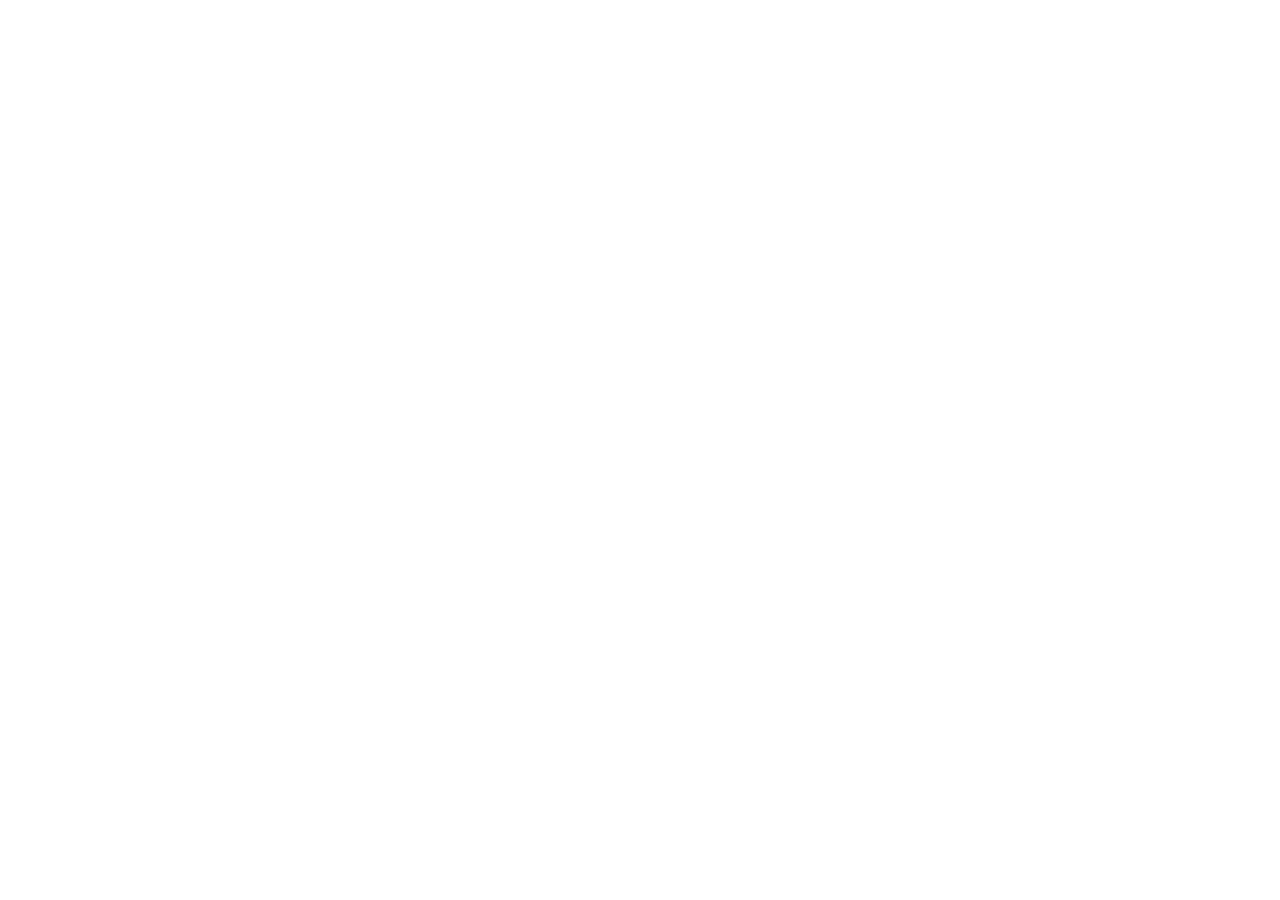
==== index.html @ a691237b "optimized loader" ====
<!DOCTYPE html>
<html lang="en">
    <head>
        <title>Roundglass</title>
        <meta charset="utf-8">
        <link rel="shortcut icon" href="https://round.glass/wp-content/uploads/2018/11/rg_fav-100x100-1.png" />
        <meta name="viewport" content="width=device-width, initial-scale=1">   
        <link rel="stylesheet" href="style/bootstrap-grid.css" type="text/css" media="all">      
        <script src="https://code.jquery.com/jquery-3.3.1.min.js" integrity="sha256-FgpCb/KJQlLNfOu91ta32o/NMZxltwRo8QtmkMRdAu8=" crossorigin="anonymous"></script>
        <link rel="stylesheet" href="style/style.css" type="text/css" media="all">
        <link href="https://fonts.googleapis.com/css?family=PT+Serif+Caption:400,400i" rel="stylesheet">
        <link rel="stylesheet" href="https://use.typekit.net/wwx5amr.css">
        <script type="text/javascript" src="rg.js"></script>
        <link rel="stylesheet" type="text/css" href="style/slick.css"/>
        <link rel="stylesheet" type="text/css" href="style/slick-theme.css"/>
        <link rel="stylesheet" href="style/animate.css">
        <script type="text/javascript" src="wow.js"></script>
        <script type="text/javascript" src="jquery.paroller.min.js"></script>
        <script src="https://cdn.jsdelivr.net/parallax.js/1.4.2/parallax.min.js"></script>
    </head>

    <body>
       
        <div class="prelude">
            <div class="prelude-content">
                <div class="container" >
                    <div class="row" id="loader-content-display">
                        <div class="col-xl-6 col-lg-6 col-sm-4 col-4 loader-text ">
                             <!-- 
                            <div class="loader-content-first-time" style="display: none">
                                <img class="loader-gif loader-tile">
                                <div class="ml3">
                                    Enabling your Journey of Holistic<br> Wellbeing and Meaningful Living&#8482;
                                </div>
                            </div>
                            -->
                            
                            
                            <div class="loader-content-repeat">
                                <img class="loader-repeat-image">
                            </div>
                        </div>
                    </div>
                </div>
            </div>
        </div>
        
       
        <div class="landing-section-rg" onload="showLoader()">
            <div class="navbar">
                <div class="container allow-overflow" >
                    <div class="row">
                        <div class="col-xl-12 col-lg-12 col-sm-4 col-4">
                            <div class="nav-content-left">
                                <img class="rg-logo roundglass-logo">
                            </div>

                            <div class="nav-content-right">
                                <div class="dropdown">
                                    <button class="dropbtn">APPLICATIONS </button>
                                    <div class="dropdown-content applications-dropdown">
                                        <a href="https://round.glass/cross/" target="_blank">CROSS</a>
                                        <a href="https://round.glass/reach/" target="_blank">REACH</a>
                                        <a href="https://round.glass/workplace-wellbeing/" target="_blank">FOR WORKPLACE</a>
                                        <a href="https://round.glass/school-wellbeing/" target="_blank">FOR SCHOOLS</a>
                                        <a href="https://round.glass/college-wellbeing/" target="_blank">FOR COLLEGES</a>
                                    </div>
                                </div>
                                <div class="dropdown">
                                    <button class="dropbtn">EXPERIENCES </button>
                                    <div class="dropdown-content experiences-dropdown">
                                        <a href="https://flourish.round.glass/" target="_blank">FLOURISH</a>
                                        <a href="https://womenteachmen.com/" target="_blank">WOMEN TEACH MEN</a>
                                        <a href="https://cooktogether.blog/" target="_blank">COOK TOGETHER</a>
                                        <a href="https://collective.round.glass/slumber_party" target="_blank">SLUMBER PARTY</a>
                                        <a href="https://deathoverdinner.org/" target="_blank">DEATH OVER DINNER</a>
                                        <a href="https://livewake.com/" target="_blank">LIVING WAKE</a>
                                    </div>
                                </div>
                                <div class="dropdown">
                                    <button class="dropbtn">FOUNDATION </button>
                                    <div class="dropdown-content foundation-dropdown">
                                        <a href="https://round.glass/foundation/#home-model-village" target="_blank">MODEL VILLAGE</a>
                                        <a href="https://round.glass/foundation/#home-model-city" target="_blank">MODEL CITY</a>
                                        <a href="https://round.glass/foundation/fellows/" target="_blank">FELLOWS</a>
                                        <a href="https://round.glass/rise/" target="_blank">RISE</a>
                                    </div>
                                </div>
                                <a href="https://round.glass/sustain/" target="_blank">SUSTAIN</a>
                                <a href="https://round.glass/sports/" target="_blank">SPORTS</a>
                                <div class="dropdown">
                                    <button class="dropbtn">ABOUT US </button>
                                    <div class="dropdown-content aboutus-dropdown ">
                                        <a href="#">OUR JOURNEY</a>
                                        <a href="#">GET IN TOUCH</a>
                                    </div>
                                </div>
                            </div>

                            <div class="nav-content-mobile">
                                <div class="hamburger-menu">
                                    <div class="bar1"></div>
                                    <div class="bar2"></div>
                                    <div class="bar3"></div>  
                                </div>
                            </div>
                        </div>
                    </div>
                </div>
            </div>
            <div class="hamburger-menu-items">
                <div class="menu-small-screen"> 
                    <img class="close-icon"> 
                    <div class="small-screen-menu-container">
                        <div class="small-menu-option">
                            <button class="accordion subsection-header">APPLICATIONS</button>
                            <img class="expand-icon"></img>
                            <hr>
                            <ul class="panel">
                                <li >
                                    <a>
                                        <h4>Cross</h4>
                                    </a>
                                </li>
                                <li >
                                    <a>
                                        <h4>Reach</h4>
                                    </a>
                                </li>
                                <li >
                                    <a>
                                        <h4>Workplace Wellbeing</h4>
                                    </a>
                                </li>
                                <li >
                                    <a>
                                        <h4>School Wellbeing</h4>
                                    </a>
                                </li>
                                <li >
                                    <a>
                                        <h4>Curofy</h4>
                                    </a>
                                </li>
                                <li >
                                    <a>
                                        <h4>Aware</h4>
                                    </a>
                                </li>
                            </ul>
                        </div>

                        <div class="small-menu-option">
                            <button class="accordion subsection-header">EXPERIENCES</button>
                            <img class="expand-icon"></img>
                            <hr>
                            <ul class="panel">
                                <li >
                                    <a>
                                        <h4>Flourish</h4>
                                    </a>
                                </li>
                                <li >
                                    <a>
                                        <h4>Women Teach Men</h4>
                                    </a>
                                </li>
                                <li >
                                    <a>
                                        <h4>Cook Together</h4>
                                    </a>
                                </li>
                                <li >
                                    <a>
                                        <h4>Slumber Party</h4>
                                    </a>
                                </li>
                                <li >
                                    <a>
                                        <h4>Death Over Dinner</h4>
                                    </a>
                                </li>
                                <li >
                                    <a>
                                        <h4>Living Wake</h4>
                                    </a>
                                </li>
                            </ul>
                        </div>

                        <div class="small-menu-option">
                            <button class="accordion subsection-header">FOUNDATION</button>
                            <img class="expand-icon"></img>
                            <hr>
                            <ul class="panel">
                                <li >
                                    <a>
                                        <h4>Model Villages</h4>
                                    </a>
                                </li>
                                <li >
                                    <a>
                                        <h4>Model City</h4>
                                    </a>
                                </li>
                                <li >
                                    <a>
                                        <h4>Fellows</h4>
                                    </a>
                                </li>
                                <li >
                                    <a>
                                        <h4>Rise</h4>
                                    </a>
                                </li>
                            
                            </ul>
                        </div>

                        <div class="small-menu-option">
                            <button class="accordion subsection-header">INITIATIVES</button>
                            <img class="expand-icon"></img>
                            <hr>
                            <ul class="panel">
                                <li >
                                    <a>
                                        <h4>Sustain</h4>
                                    </a>
                                </li>
                                <li >
                                    <a>
                                        <h4>Sports</h4>
                                    </a>
                                </li>
                            </ul>
                        </div>

                        <div class="small-menu-option">
                            <button class="accordion subsection-header">ABOUT US</button>
                            <img class="expand-icon"></img>
                            <hr>
                            <ul class="panel">
                                <li >
                                    <a>
                                        <h4>Our Journey</h4>
                                    </a>
                                </li>
                                <li >
                                    <a>
                                        <h4>Get in Touch</h4>
                                    </a>
                                </li>
                                <li >
                                        <a>
                                            <h4>Open Positions</h4>
                                        </a>
                                    </li>
                            </ul>
                        </div>
                    </div>  
                    <div class="menu-footer">
                        <img class="rg-logo-menu-small">

                        <div class="social-icons-menu">
                            <img class="social-icon-img facebook-icon">
                            <img class="social-icon-img linkedin-icon">
                            <img class="social-icon-img twitter-icon">
                            <img class="social-icon-img email-icon">
                        </div>

                        <a class="rg-2019">© RoundGlass 2018</a>
                    </div>        
                </div>
            </div>

            <div class="large-screen">
                <div class="cover-section">
                    <div class="article-rg" id="article-1">
                        <img class="cover-image"  data-paroller-factor='0.25' id="img-1" src="[data-uri]">
                        <div class="content-holder" id="think-breath">
                            <div class="container">
                                <div class="row">
                                    <div class="col-xl-12 col-lg-12 col-sm-4 col-4">
                                        <div class="article-h1 ">
                                            <h1 class="think-breath-h1">Think Breath</h1>
                                        </div>

                                        <div class="article-h3">
                                            <h3 class="think-breath-h3 h3-cover">
                                                If breathing is so natural, why do we rarely<br> get it right?
                                            </h3>
                                        </div>
                                            
                                        <div> 
                                            <a href="#" class="btn btn-sm animated-button thar-three">READ THE STORY</a>
                                        </div>
                                    </div>
                                </div>
                            </div>
                        </div>
                    </div>

                    <div class="article-rg" id="article-2">
                        <img class="cover-image" data-paroller-factor='0.25' id="img-2" src="[data-uri]">
                        <div class="content-holder" id="the-unshakable">
                            <div class="container">
                                <div class="row">
                                    <div class="col-xl-12 col-lg-12 col-sm-4 col-4">
                                        <div class="article-h1">
                                            <h1 class="the-unshakable-h1">The Unshakable</h1>
                                        </div>

                                        <div class="article-h3">
                                            <h3 class="the-unshakable-h3 h3-cover">
                                                An athlete’s insight on winning through<br> wellbeing
                                            </h3>
                                        </div>
                                            
                                        <div> 
                                            <a href="#" class="btn btn-sm animated-button thar-three">READ THE STORY</a> 
                                        </div>
                                    </div>
                                </div>
                            </div>
                        </div>
                    </div>

                    <div class="article-rg" id="article-3">
                        <img class="cover-image" data-paroller-factor='0.25' id="img-3" src="[data-uri]">
                        <div class="content-holder" id="forest-bathing">
                            <div class="container">
                                <div class="row">
                                    <div class="col-xl-12 col-lg-12 col-sm-4 col-4">
                                        <div class="article-h1">
                                            <h1 class="forest-bathing-h1">Forest Bathing</h1>
                                        </div>

                                        <div class="article-h3">
                                            <h3 class="forest-bathing-h3 h3-cover">
                                                Soak up nature’s goodness and come home,<br> to yourself
                                            </h3>
                                        </div>
                                            
                                        <div> 
                                            <a href="#" class="btn btn-sm animated-button thar-three">READ THE STORY</a> 
                                        </div>
                                    </div>
                                </div>
                            </div>
                        </div>        
                    </div>
                </div>

                <div class="article-controls">
                    <div class="container">
                        <div class="row">
                            <div class="col-xl-12 col-lg-12 col-sm-4 col-4">
                                <div class="indicator">
                                    <div class="indicator-container"></div>
                                    <div class="yellow-line-container">
                                        <hr class="active-indicator" id="indi">
                                    </div>                             
                                </div>

                                <div class="tabs">
                                    <div class="control tab" id="tab-1">
                                        <a href="javascript:void(0)" id="control-1">
                                            <h1>1</h1>
                                            <p class="body-text-1">
                                                If breathing is so natural, why do we rarely
                                                get it right?
                                            </p>
                                        </a>
                                        <hr class="white-line-vertical">
                                    </div>

                                    <div class="control tab" id="tab-2">
                                        <a href="javascript:void(0)" id="control-2">
                                            <h1>2</h1>
                                            <p class="body-text-1">
                                                An athlete’s insight on winning through wellbeing
                                            </p>
                                        </a>
                                        <hr class="white-line-vertical">
                                    </div>

                                    <div class="control tab" id="tab-3">
                                        <a href="javascript:void(0)" id="control-3" >
                                            <h1>3</h1>
                                            <p class="body-text-1">
                                                Soak up nature’s goodness  and come home, to yourself
                                            </p>
                                        </a>
                                        <hr class="white-line-vertical">
                                    </div>

                                    <div class="control" id="tab-4">
                                        <a href="#our-purpose" id="control-4">
                                            <div class="center-con">
                                                <div class="round">
                                                    <div id="cta">
                                                        <span class="arrow primera next "></span>
                                                        <span class="arrow segunda next "></span>
                                                    </div>
                                                </div>
                                            </div>
                                            <p class="body-text-1 see-more" id="see-more" >
                                                See more
                                            </p>
                                        </a>
                                    </div>
                                </div>
                            </div>
                        </div>        
                    </div>
                </div>
            </div>

            <div class="small-screen">
                <div class="carousel">
                    <div class="item item-1" id="item-1">
                        <img class="img-responsive">
                        <div class="black-underlay"></div>

                        <div class="small-screen-content">
                            <div class="container">
                                <div class="row">
                                    <div class="col-xl-12 col-lg-12 col-sm-4 col-4">
                                        <div class="indicator-small-screen">
                                            <ol class="carousel-indicators">
                                                <li class="active"></li>
                                                <li></li>
                                                <li ></li>
                                            </ol>
                                        </div>
                                        <div class="content-holder-small">
                                            <div class="article-heading-descrptiom">
                                                <h1 class="think-breath-h1-small">
                                                    Think Breath
                                                </h1>
                                                <h3 class="think-breath-h3-small h3-cover">
                                                    If breathing is so natural, why do we rarely get it right?
                                                </h3>
                                            </div>
                                            
                                            <a href="#" class="btn btn-sm animated-button thar-three link-button" id="think-breath-button">READ THE STORY</a> 
                                        </div>
                                    </div>    
                                </div>        
                            </div>
                        </div>
                    </div>

                    <div class="item item-2 " id="item-2">
                        <img class="img-responsive-2">
                        <div class="black-underlay"></div>

                        <div class="small-screen-content">
                            <div class="container">
                                <div class="row">
                                    <div class="col-xl-12 col-lg-12 col-sm-4 col-4">
                                        <div class="indicator-small-screen">
                                            <ol class="carousel-indicators">
                                                <li></li>
                                                <li class="active"></li>
                                                <li ></li>
                                            </ol>
                                        </div>
                                        <div class="content-holder-small">
                                            <div class="article-heading-descrptiom">
                                                <h1 class="think-breath-h1-small">
                                                    The Unshakable
                                                </h1>
                                                <h3 class="think-breath-h3-small h3-cover">
                                                    An athlete’s insight on winning through wellbeing
                                                </h3>
                                            </div>
                                            
                                            <a href="#" class="btn btn-sm animated-button thar-three link-button" id="think-breath-button">READ THE STORY</a> 
                                        </div>
                                    </div>
                                </div>        
                            </div>
                        </div>
                    </div>

                    <div class="item item-3" id="item-3">
                        <img class="img-responsive-3">
                        <div class="black-underlay"></div>

                        <div class="small-screen-content">
                            <div class="container">
                                <div class="row">
                                    <div class="col-xl-12 col-lg-12 col-sm-4 col-4">
                                        <div class="indicator-small-screen">
                                            <ol class="carousel-indicators">
                                                <li ></li>
                                                <li></li>
                                                <li class="active"></li>
                                            </ol>
                                        </div>
                                        <div class="content-holder-small">
                                            <div class="article-heading-descrptiom">
                                                <h1 class="think-breath-h1-small">
                                                    Forest Bathing
                                                </h1>
                                                <h3 class="think-breath-h3-small h3-cover">
                                                    Soak up nature’s goodness and come home,to yourself
                                                </h3>
                                            </div>
                                            <a href="#" class="btn btn-sm animated-button thar-three link-button" id="think-breath-button">READ THE STORY</a> 
                                        </div>
                                    </div>    
                                </div>        
                            </div>
                        </div>
            
                    </div>
                </div>
            </div>
        </div>

        <div class="website-content">

            <div class="our-purpose wow fadeInUp" data-wow-offset="100" id="our-purpose">
                <div class="container">
                    <div class="row">
                        <div class="col-xl-12 col-lg-12 col-sm-4 col-4 ">
                            <h5>OUR PURPOSE</h5> 
                    
                            <h2>We empower individuals to lead their life through:</h2> 
                        </div>
                        
                        <div class="col-xl-4 col-lg-4 col-sm-4 col-4 ">
                            <h3  class="purpose-3">A Journey of Self</h3>
                            <p class="body-text-1">How do you create a ‘better me’ that is in harmony with the universe around yourself? Betterment is no longer society directed, but self-defined, the values and human capacity are self-created.</p>
                        </div>  

                        <div class="col-xl-4 col-lg-4 col-sm-4 col-4">
                            <h3 class="purpose-3">Mastery of Self</h3>
                            <p  class="body-text-1">Reconnecting with own mind, body and environment, which includes the betterment of physical, mental, emotional, social and all other aspects of Wellbeing.</p>
                        </div>  

                        <div class="col-xl-4 col-lg-4 col-sm-4 col-4">
                            <h3 class="purpose-3">Holistic Living</h3>
                            <p  class="body-text-1">Wellbeing is putting the focus on celebrating life, on relationships, on enjoying experiences and living life wholistically.</p>
                        </div>    
                    </div>
                </div>
            
                <div class="container-fluid">
                    <div class="slider" id="video-slider">
                        <div>
                            <div class=" img-box">
                                <div class="video-tile-images">
                                    <img class="play-icon">
                                    <img class="thumbnail DOD-video"/>	
                                </div>
                                <h4>Death Over Dinner </h4>
                                <p class="subsection-header">EXPERIENCES</p>	
                            </div>
                        </div>

                        <div>
                            <div class="img-box">
                                <div class="video-tile-images">
                                    <img class="play-icon">
                                    <img class="thumbnail Festival-video"/>
                                </div>
                                <h4>The Wellbeing Festival 2017 </h4>
                                <p class="subsection-header">EXPERIENCES</p>				
                            </div>
                        </div>

                        <div>
                            <div class="img-box">
                                <div class="video-tile-images">
                                    <img class="play-icon">
                                    <img class="thumbnail Pratima-video"/>	
                                </div>
                                <h4>Mother of Stray Dogs </h4>		
                                <p class="subsection-header">SUSTAIN</p>
                            </div>
                        </div>

                        <div>
                            <div class="img-box">
                                <div class="video-tile-images">
                                    <img class="play-icon">
                                    <img class="thumbnail Mountain-video"/>
                                </div>
                                <h4>Melodies of a Mountain Desert </h4>	
                                <p class="subsection-header">JOURNEYS</p>			
                            </div>
                        </div>
                    </div> 
                </div>  

            </div>


            <div class="our-solution wow fadeInUp" data-wow-offset="100">
                <div class="container" data-wow-offset="100">
                    <div class="row">
                        <div class="col-xl-12 col-lg-12 col-sm-4 col-4 ">
                            <h5>OUR SOLUTION</h5> 

                            <h2>Enable your Journey of Wellbeing</h2> 
                        </div>
                        
                        <div class="col-xl-7 col-lg-7 col-sm-4 col-4">
                            <h4>We focus on supporting the individual and enhancing the environment they thrive in.</h4>
                        </div>
                    </div>
                </div>
            </div>

            <div class="live-give-sustain wow fadeInUp" data-wow-offset="100">
                <div class="illustrations">
                    <div class="container-fluid">
                        <div class="row">
                            <div class="illustration-image">
                                <img class="For-Doctors">
                            </div>
                            <div class="illustration-image">
                                <img class="For-Individuals">
                            </div>
                            <div class="illustration-image">
                                <img class="For-Community">
                            </div>
                        </div>
                    </div>
                </div>

                <div class="illustration-small-screen" data-wow-offset="100">  
                    <div class="container">
                        <div class="row">
                            <div class="illustration-small-container">
                                <div class="illustration-small">
                                    <img src="" class="ill-1">
                                    <p class="body-text-0">For Care Providers</p>
                                </div>

                                <div class="illustration-small">
                                    <img src="" class="ill-2">
                                    <p class="body-text-0">For Individuals </p>
                                </div>

                                <div class="illustration-small">
                                    <img src="" class="ill-3">
                                    <p class="body-text-0">For Community</p>
                                </div>
                            </div>

                        </div>
                    </div>
                </div>

                <div class="container" id="pillars-container">
                    <div class="pillars">
                        <div class="three-pillars">
                            <h4>Our solutions are built upon three fundamental pillars
                            </h4>
                        </div>
                    </div>
            
                    <div class='white-card'>
                        <div class="line-upper">
                            <div class="col-xl-8 col-lg-8 col-sm-4 col-4">
                                <hr>
                            </div>
                        </div>

                        <div class="container l-g-s wow fadeInUp" data-wow-offset="100">
                            <div class="row ">
                                <div class="col-xl-2 col-lg-2 col-sm col"></div>
                                <div class="col-xl-3 col-lg-3 col-sm-4 col-4">
                                    <div class="phrase-1">
                                        <a href="#live">Live</a>
                                    </div>
                                    <h4 class="phrase-description">
                                        Wellbeing of Self
                                    </h4>
                                </div>
                                     
                                <div class="col-xl-3 col-lg-3 col-sm-4 col-4">
                                    <div class="phrase-1">
                                        <a href="#give">Give</a>
                                    </div>
                                    <h4 class="phrase-description">
                                        Wellbeing of Society
                                    </h4>
                                </div>
                                
                                <div class="col-xl-3 col-lg-3 col-sm-4 col-4">
                                    <div class="phrase-1">
                                        <a href="#sustain">Sustain</a>
                                    </div>
                                    <h4 class="phrase-description">
                                        Wellbeing of Planet
                                    </h4>
                                </div>

                                <div class="col-xl-1 col-lg-1 col-sm col"></div>
                            </div>
                        </div>

                        <div class="line-lower">
                            <div class="col-xl-8 col-lg-8 col-sm-4 col-4">
                                <hr>
                            </div>
                        </div>
                    </div>
                </div>

                <div class="live-give-sustain-small-screen">
                    <div class="container">
                        <div class="row">
                            <div class="col-xl-12 col-lg-12 col-sm-4 col-4">
                                <div class="pillars-text-small">
                                    <h4>Our solutions are built upon three fundamental pillars
                                    </h4>   
                                </div>
                                <hr class="pillars-line-small-screen">
                                <a class="pillar-small">
                                    <div class="pillar-text-link">
                                        <p class="phrase-1">Live</p>
                                        <p class="phrase-small-text">
                                            Wellbeing of Self
                                        </p>
                                    </div>
                                    <img class="link-icon">
                                </a>    
                                <hr class="pillars-line-small-screen"> 
                                <a class="pillar-small">
                                    <div class="pillar-text-link">
                                        <p class="phrase-1">Give</p>
                                        <p class="phrase-small-text">
                                            Wellbeing of Society
                                        </p>
                                    </div>
                                    <img class="link-icon">
                                </a>    
                                <hr class="pillars-line-small-screen">
                                <a class="pillar-small">
                                    <div class="pillar-text-link">
                                        <p class="phrase-1">Sustain</p>
                                        <p class="phrase-small-text">
                                            Wellbeing of Planet
                                        </p>
                                    </div>
                                    <img class="link-icon">
                                </a>    
                                <hr class="pillars-line-small-screen">
                            </div>
                        </div>
                    </div>     
                </div>
            </div>


            <div class="live" id="live">
                <div class="container wow fadeInUp" data-wow-offset="100">
                    <div class="row">
                        <div class="col-xl-12 col-lg-12 col-sm-4 col-4 ">
                            <h5>LIVE</h5> 
                            <h2>Wellbeing of Self</h2> 
                        </div>
                        
                        <div class="col-xl-7 col-lg-7 col-sm-4 col-4">
                            <h4>
                                Our applications & experiences enables you to traverse through an interconnected dimensions of wellbeing that is beyond the traditional definition of health and living well
                            </h4>
                        </div>
                    </div>

                    <div class="row wow fadeInUp" data-wow-offset="100">
                        <div class="col-xl-12 col-lg-12 col-sm-4 col-4 ">
                            <h5 class="">APPLICATIONS</h5> 
                            <hr class="heading-hr">
                        </div>
                    </div>

                    <div class="row wow fadeInUp" data-wow-offset="100">
                        <div class="col-xl-4 col-lg-4 col-sm-4 col-4">
                            <div class="applications-snippet" data-wow-offset="100">  
                                <img class="reach-icon">
                                <h3 class="applications-heading">
                                    Reach
                                </h3>
                                <h4 class="h5-description-2">
                                    Creating happy individuals
                                </h4>
                                <p class="body-text-1">
                                    Enhance your holistic wellbeing by harnessing the power of healthy habits to deliver positive and lasting behaviour change
                                </p>

                                <div class="simple-link">
                                    <div class="hover-effect">
                                        <a href="https://round.glass/reach/" target="_blank" class="no-top-padding">
                                            <span data-hover="LEARN MORE">
                                                LEARN MORE
                                            </span>
                                        </a>
                                    </div>
                                </div>

                                <hr class="applications-hr">

                                <div class="product-sublinks-list">
                                    <span class="product-sublinks">General Wellbeing</span>
                                    <span  class="black-dot">&#8226;</span> <span class="product-sublinks">Clinical Care</span>
                                    <span class="black-dot" >&#8226;</span><span class="product-sublinks"> Chronic Care</span>
                                </div>          
                            </div>
                        </div>

                        <div class="col-xl-4 col-lg-4 col-sm-4 col-4">
                            <div class="applications-snippet">    
                                <img class="cross-icon">
                                <h3 class="applications-heading">
                                    Cross
                                </h3>
                                <h4 class="h5-description-2">
                                    Better care, better health
                                </h4>
                                <p class="body-text-1">
                                    Redefining care delivery through effortless connectivity, smart technology, and a patient-centric approach.
                                </p>

                                <div class="simple-link">
                                    <div class="hover-effect">
                                        <a href="https://round.glass/cross/" target="_blank" class="no-top-padding">
                                            <span data-hover="LEARN MORE">
                                                LEARN MORE
                                            </span>
                                        </a>
                                    </div>
                                </div>

                                <hr class="applications-hr">

                                <div class="product-sublinks-list">
                                    <span class="product-sublinks">For Doctors</span>
                                    <span  class="black-dot">&#8226;</span> <span class="product-sublinks">For Health Plans</span>
                                    <span class="black-dot" >&#8226;</span><span class="product-sublinks">  For Partners</span>
                                </div>        
                            </div>
                        </div>

                        <div class="col-xl-4 col-lg-4 col-sm-4 col-4">
                            <div class="applications-snippet">     
                                <img class="collective-icon">
                                <h3 class="applications-heading">
                                    Collective
                                </h3>
                                <h4 class="h5-description-2">
                                    Wellbeing for communities
                                </h4>
                                <p class="body-text-1">
                                    A solution that enables wellbeing communities to engage through events, programs and festivals.
                                </p>

                                <div class="simple-link">
                                    <div class="hover-effect">
                                        <a href="https://collective.round.glass/" target="_blank" class="no-top-padding">
                                            <span data-hover="LEARN MORE">
                                                LEARN MORE
                                            </span>
                                        </a>
                                    </div>
                                </div>

                                <hr class="applications-hr">

                                <div class="product-sublinks-list">
                                    <span class="product-sublinks">For Workplace </span>
                                    <span  class="black-dot">&#8226;</span> <span class="product-sublinks">For Schools</span>
                                    <span class="black-dot" >&#8226;</span><span class="product-sublinks"> For Colleges</span>
                                </div>             
                            </div>
                        </div>
                    </div>

                    <div class="experiences">
                        <div class="row">
                            <div class="col-xl-12 col-lg-12 col-sm-4 col-4 ">
                                <h5 class="">EXPERIENCES</h5> 
                                <hr class="heading-hr">
                            </div>
                        </div>

                        <div class="row">
                            <div class="col-xl-6 col-lg-6 col-sm-4 col-4">
                                <div class="article-tile wow fadeInUp" data-wow-offset="100">
                                    
                                    <div class="image-frame">
                                        <div class="thumbnail-frame">
                                            <img class="flourish-tile">
                                        </div>
                                    </div>
                                
                                    <h3>Flourish</h3>
                                    <h4>
                                        A healing journey for mind, body and being
                                    </h4>

                                    <p class="body-text-1 article-tile-body">
                                        FLOURISH is an embodiment-based cultural adventure into the heart of Mexico.
                                    </p>

                                    <div class="plus-link">
                                        <div class="hover-effect">
                                            <a href="https://flourish.round.glass/" target="_blank" class="plus-icon">
                                                <span data-hover="MORE">
                                                    MORE
                                                </span>
                                            </a>
                                        </div>
                                    </div>
                                </div>
                            </div>

                            <div class="col-xl-6 col-lg-6 col-sm-4 col-4">
                                <div class="article-tile wow fadeInUp" data-wow-offset="100">
                                    
                                    <div class="image-frame">
                                        <div class="thumbnail-frame">
                                            <img class="WTM-tile">
                                        </div>
                                    </div>
                                
                                    <h3>Women Teach Men</h3>
                                    <h4>
                                        Learning to see the world through her eyes
                                    </h4>

                                    <p class="body-text-1 article-tile-body">
                                        Creating experiences where men come together and learn from brilliant women.
                                    </p>

                                    <div class="plus-link">
                                        <div class="hover-effect">
                                            <a href="https://womenteachmen.com/" target="_blank" class="plus-icon">
                                                <span data-hover="MORE">
                                                    MORE
                                                </span>
                                            </a>
                                        </div>
                                    </div>
                                </div>
                            </div>

                            <div class="col-xl-6 col-lg-6 col-sm-4 col-4">
                                <div class="article-tile wow fadeInUp" data-wow-offset="100">
                                    
                                    <div class="image-frame">
                                        <div class="thumbnail-frame">
                                            <img class="cooktogether-tile">
                                        </div>
                                    </div>
                                
                                    <h3>Cook Together</h3>
                                    <h4>
                                        Culinary skills & nutritional knowledge for community.
                                    </h4>

                                    <p class="body-text-1 article-tile-body">
                                        This hands-on experience allows folks to explore techniques, recipes, food history, and glean key nutritional information.
                                    </p>

                                    <div class="plus-link">
                                        <div class="hover-effect">
                                            <a href="https://cooktogether.blog/" target="_blank" class="plus-icon">
                                                <span data-hover="MORE">
                                                    MORE
                                                </span>
                                            </a>
                                        </div>
                                    </div>
                                </div>
                            </div>

                            <div class="col-xl-6 col-lg-6 col-sm-4 col-4">
                                <div class="article-tile wow fadeInUp" data-wow-offset="100">
                                    
                                    <div class="image-frame">
                                        <div class="thumbnail-frame">
                                            <img class="slumber-tile">
                                        </div>
                                    </div>
                                
                                    <h3>Slumber Party</h3>
                                    <h4>
                                        A beautiful departure from the usual leadership gathering
                                    </h4>

                                    <p class="body-text-1 article-tile-body">
                                        An annual staff-less and agenda-less retreat, where participants come together to cook, dream, learn, dance, share, and heal.

                                    </p>

                                    <div class="plus-link">
                                        <div class="hover-effect">
                                            <a href="https://collective.round.glass/slumber_party" target="_blank" class="plus-icon">
                                                <span data-hover="MORE">
                                                    MORE
                                                </span>
                                            </a>
                                        </div>
                                    </div>
                                </div>
                            </div>

                            <div class="col-xl-6 col-lg-6 col-sm-4 col-4">
                                <div class="article-tile wow fadeInUp" data-wow-offset="100">
                                    <div class="image-frame">
                                        <div class="thumbnail-frame">
                                            <img class="DOD-tile">
                                        </div>
                                    </div>
                                
                                    <h3>Death Over Dinner</h3>
                                    <h4>
                                        A conversation  how we want to live
                                    </h4>

                                    <p class="body-text-1 article-tile-body">
                                        Elevating difficult conversations about death into deep, uplifting engagement.
                                    </p>

                                    <div class="plus-link">
                                        <div class="hover-effect">
                                            <a href="https://deathoverdinner.org/" target="_blank" class="plus-icon">
                                                <span data-hover="MORE">
                                                    MORE
                                                </span>
                                            </a>
                                        </div>
                                    </div>
                                </div>
                            </div>

                            <div class="col-xl-6 col-lg-6 col-sm-4 col-4">
                                <div class="article-tile wow fadeInUp" data-wow-offset="100">
                                    
                                    <div class="image-frame">
                                        <div class="thumbnail-frame">
                                            <img class="Livingwake-tile">
                                        </div>
                                    </div>
                                
                                    <h3>Living Wake</h3>
                                    <h4>
                                        Celebrating our loved ones while they are alive!
                                    </h4>

                                    <p class="body-text-1 article-tile-body">
                                        Inspiring people to host their own Living Wake by giving them access to a beautiful toolkit.
                                    </p>

                                    <div class="plus-link">
                                        <div class="hover-effect">
                                            <a href="https://livewake.com/" target="_blank" class="plus-icon">
                                                <span data-hover="MORE">
                                                    MORE
                                                </span>
                                            </a>
                                        </div>
                                    </div>
                                </div>
                            </div>
                        </div>    
                    </div>
                </div>
            </div>

            <div class="give" id="give">
                <div class="container">
                   <div class="row wow fadeInUp" data-wow-offset="100">
                        <div class="col-xl-12 col-lg-12 col-sm-4 col-4 ">
                            <h5>GIVE</h5> 
                            <h2>Wellbeing of Society</h2>
                        </div> 
                       
                       <div class="col-xl-7 col-lg-7 col-sm-4 col-4">
                          <h4>
                              Our initiatives empower under resourced individuals and communities to live a life of dignity and purpose. We are all inter-connected and selfless giving is an integral part of our wellbeing journey
                          </h4>
                       </div>
                   </div>
               </div>
   
               <div class="container">
                   <div class="row">
                       <div class="col-xl-6 col-lg-6 col-sm-4 col-4">
                           <div class="article-tile wow fadeInUp" data-wow-offset="100">
                               
                                <div class="image-frame">
                                   <div class="thumbnail-frame">
                                       <img class="MV-tile">
                                   </div>
                               </div>
                                          
                               <h3>Model Village</h3>
                               <h4>
                                   Sustainable villages
                               </h4>
   
                               <p class="body-text-1 article-tile-body">
                                   Building community through villages that champion new initiatives in smart waste processing, skill development, education etc.
                               </p>
   
                               <div class="plus-link">
                                   <div class="hover-effect">
                                       <a href="https://round.glass/foundation/#home-model-village" target="_blank" class="plus-icon">
                                           <span data-hover="MORE">
                                               MORE
                                           </span>
                                       </a>
                                   </div>
                               </div>
                           </div>
                       </div>
   
                       <div class="col-xl-6 col-lg-6 col-sm-4 col-4">
                           <div class="article-tile wow fadeInUp" data-wow-offset="100">
                               
                                <div class="image-frame">
                                   <div class="thumbnail-frame">
                                       <img class="MC-tile">
                                   </div>
                               </div>
                                          
                               <h3>Model City</h3>
                               <h4>
                                   Sustainable cities
                               </h4>
   
                               <p class="body-text-1 article-tile-body">
                                   Creating innovative urban spaces that successfully balance the needs of people, animals, and the environment.
                               </p>
   
                               <div class="plus-link">
                                   <div class="hover-effect">
                                       <a href="https://round.glass/foundation/#home-model-city" target="_blank" class="plus-icon">
                                           <span data-hover="MORE">
                                               MORE
                                           </span>
                                       </a>
                                   </div>
                               </div>
                           </div>
                       </div>
   
                       <div class="col-xl-6 col-lg-6 col-sm-4 col-4">
                           <div class="article-tile wow fadeInUp" data-wow-offset="100">
                               
                                <div class="image-frame">
                                   <div class="thumbnail-frame">
                                       <img class="Fellows-tile">
                                   </div>
                               </div>
                                          
                               <h3>Fellows</h3>
                               <h4>
                                   Enabling changemakers
                               </h4>
   
                               <p class="body-text-1 article-tile-body">
                                   Promoting and supporting social entrepreneurs to spearhead change at the grassroots level, and build a better world for all.
                               </p>
   
                               <div class="plus-link">
                                   <div class="hover-effect">
                                       <a href="https://round.glass/foundation/fellows/" target="_blank" class="plus-icon">
                                           <span data-hover="MORE">
                                               MORE
                                           </span>
                                       </a>
                                   </div>
                               </div>
                           </div>
                       </div>
   
                       <div class="col-xl-6 col-lg-6 col-sm-4 col-4">
                           <div class="article-tile wow fadeInUp" data-wow-offset="100">
                               <div class="image-frame">
                                   <div class="thumbnail-frame">
                                       <img class="Rise-tile">
                                   </div>
                               </div>
                                          
                               <h3>Rise</h3>
                               <h4>
                                   Empowering an ecosystem of giving
                               </h4>
   
                               <p class="body-text-1 article-tile-body">
                                   Nurturing the individuals who work tirelessly to initiate change and create greater social impact.
                               </p>
   
                               <div class="plus-link">
                                   <div class="hover-effect">
                                       <a href="https://round.glass/rise/" target="_blank" class="plus-icon">
                                           <span data-hover="MORE">
                                               MORE
                                           </span>
                                       </a>
                                   </div>
                               </div>
                           </div>
                       </div>
                   </div>
               </div>
                
                <div class="container" id="sustain">
                   <div class="row">
                       <div class="col-xl-12 col-lg-12 col-sm-4 col-4 ">
                            <hr class="seperator">
                            <h5>SUSTAIN</h5> 
                            <h2>Wellbeing of Planet</h2> 
                        </div>
                       
                       <div class="col-xl-7 col-lg-7 col-sm-4 col-4">
                          <h4>
                              Our initiatives provides meaningful programs to create a better environment for us and our children. Collectively, we need to calculate, track and reduce our carbon footprint
                          </h4>
                       </div>
                   </div>
                </div>
   
                <div class="container">
                   <div class="row">
                       <div class="col-xl-6 col-lg-6 col-sm-4 col-4">
                           <div class="article-tile wow fadeInUp" data-wow-offset="100">
                               
                                <div class="image-frame">
                                   <div class="thumbnail-frame">
                                       <img class="Samsara-tile">
                                   </div>
                               </div>
                                          
                               <h3>Samsara</h3>
                               <h4>
                                   Understanding animals and their habitats
                               </h4>
   
                               <p class="body-text-1 article-tile-body">
                                   Rediscover the natural world through our wildlife and conservation stories, growing inspired by nature to sustain this home we love.
                               </p>
   
                               <div class="plus-link">
                                   <div class="hover-effect">
                                       <a href="https://round.glass/sustain/" target="_blank" class="plus-icon">
                                           <span data-hover="MORE">
                                               MORE
                                           </span>
                                       </a>
                                   </div>
                               </div>
                           </div>
                       </div>
   
                       <div class="col-xl-6 col-lg-6 col-sm-4 col-4">
                           <div class="article-tile wow fadeInUp" data-wow-offset="100">
                               
                                <div class="image-frame">
                                   <div class="thumbnail-frame">
                                       <img class="Wildly-tile">
                                   </div>
                                   <img class="coming-soon-tag">
                               </div>
                                          
                               <h3>Wildly</h3>
                               <h4>
                                   Preserving the "wild" in wild spaces
                               </h4>
   
                               <p class="body-text-1 article-tile-body">
                                   Enabling groundbreaking conservation efforts with technologies that drive wildlife protection, environmental monitoring
                               </p>
   
                               <div class="simple-link">
                                   <div class="hover-effect">
                                       <a href="#">
                                           <span data-hover="CONTACT US">
                                               CONTACT US
                                           </span>
                                       </a>
                                   </div>
                               </div>
                           </div>
                       </div>
                   </div>
                </div>
            </div>
            
           <div class="sustain">
               <div class="container">
                   <div class="row wow fadeInUp" data-wow-offset="100">
                        <div class="col-xl-12 col-lg-12 col-sm-4 col-4 ">
                            <h5>INITIATIVES</h5> 
                            <h2>For a Better World</h2> 
                        </div>
                       
                       <div class="col-xl-7 col-lg-7 col-sm-4 col-4">
                            <h4>
                                A peek into some of the other wellbeing initiatives we are working on, including sports for children, transformational journeys and wellbeing centers across the world.
                            </h4>
                       </div>
                   </div>
   
                   <div class="row">
                       <div class="col-xl-6 col-lg-6 col-sm-4 col-4">
                           <div class="article-tile wow fadeInUp" data-wow-offset="100">
                               
                                <div class="image-frame">
                                   <div class="thumbnail-frame">
                                       <img class="Sports-tile">
                                   </div>
                               </div>
                                          
                               <h3>Sports</h3>
                               <h4>Life Is the Goal
                               </h4>
   
                               <p class="body-text-1 article-tile-body">
                                   Providing world-class grassroots programs in Football and Hockey run by certified coaches.
                               </p>
   
                               <div class="plus-link">
                                   <div class="hover-effect">
                                       <a href="https://round.glass/sports/" target="_blank" class="plus-icon">
                                           <span data-hover="MORE">
                                               MORE
                                           </span>
                                       </a>
                                   </div>
                               </div>
                           </div>
                       </div>
   
                       <div class="col-xl-6 col-lg-6 col-sm-4 col-4">
                           <div class="article-tile wow fadeInUp" data-wow-offset="100">
                               
                                <div class="image-frame">
                                   <div class="thumbnail-frame">
                                       <img class="Journeys-tile">
                                   </div>
                                   <img class="coming-soon-tag">
                                </div>
                                          
                                <h3>Journeys</h3>
                                <h4>
                                   For the heart and mind
                                </h4>
   
                                <p class="body-text-1 article-tile-body">
                                   From curated journeys of wellbeing to master-led retreats, travel the earth for experiences of a lifetime.
                                </p>
   
                               <div class="simple-link">
                                   <div class="hover-effect">
                                       <a href="#">
                                           <span data-hover="CONTACT US">
                                               CONTACT US
                                           </span>
                                       </a>
                                   </div>
                               </div>
                           </div>
                       </div>
                   </div>

                   <div class="col-xl-12 col-lg-12 col-sm-4 col-4 ">
                        <hr class="seperator">
                    </div>
               </div>
           </div>  
   
           <div class="about-us wow fadeInUp" data-wow-offset="100">
               <div class="container">
                   <div class="row">
                        <div class="col-xl-12 col-lg-12 col-sm-4 col-4 ">
                            <h5>ABOUT US</h5> 
                            <h2>Why we do, What we do?</h2> 
                        </div>
                       
                       <div class="col-xl-7 col-lg-7 col-sm-4 col-4">
                          <h4>
                              At RoundGlass we don't see ourselves as an organization, we are community of catalysts. Our purpose is large and ambitious, and we believe, redefining wellbeing can be achieved, together.
                          </h4>
                       </div>
                   </div>
   
                   <div class="row">
                       <div class="col-xl-4 col-lg-4 col-sm-4 col-4 ">
                            <h3  class="purpose-3">Our Journey</h3>
                            <p class="body-text-1">Leading the way in "Holistic Wellbeing and Meaningful Living™"</p>
                            <div class="simple-link">
                                <div class="hover-effect">
                                    <a href="#" class="no-top-padding">
                                        <span data-hover="LEARN MORE">
                                            LEARN MORE
                                        </span>
                                    </a>
                                </div>
                            </div>
                       </div>  
   
                       <div class="col-xl-4 col-lg-4 col-sm-4 col-4 ">
                            <h3  class="purpose-3">Join the Journey</h3>
                            <p class="body-text-1">Come work with us & be a part of the community of changemakers.</p>
                            <div class="simple-link">
                                <div class="hover-effect">
                                    <a href="#" class="no-top-padding">
                                        <span data-hover="SEE OPEN POSITIONS">
                                            SEE OPEN POSITIONS
                                        </span>
                                    </a>
                                </div>
                            </div>
                       </div> 
   
                       <div class="col-xl-4 col-lg-4 col-sm-4 col-4 ">
                            <h3  class="purpose-3">Get in Touch</h3>
                            <p class="body-text-1">If you have questions, comments, or feedback, please reach out!</p>
                            <div class="simple-link">
                                <div class="hover-effect">
                                    <a href="#" class="no-top-padding">
                                        <span data-hover="CONTACT US">
                                            CONTACT US
                                        </span>
                                    </a>
                                </div>
                            </div>
                       </div> 
                   </div>
               </div>
           </div>      
   
           <hr class="seperator-full">
   
           <div class="footer wow fadeInUp" data-wow-offset="100">
               <div class="container">
                   <div class="row slide-up-fade-in">
                        <img class="rg-logo2">

                        <div class="social-icons">
                            <img class="social-icon-img facebook-icon">
                            <img class="social-icon-img linkedin-icon">
                            <img class="social-icon-img twitter-icon">
                            <img class="social-icon-img email-icon">
                        </div>

                        <ul class="footer-list" >
                            <li><a class="footer-list hide-footer-item">PRIVACY POLICY</a></li>
                            <li><a class="footer-list hide-footer-item">TERMS OF USE</a></li>
                            <li><a class="footer-list">© RoundGlass 2018</a></li>
                        </ul>
                   </div>
               </div>
           </div>
          <!-- end of website-content div  below--> 
        </div>
       
        <!-- 
        <script src="anime.min.js"></script>
        <script type="text/javascript" src="slick.min.js"></script>   
        <script src= "https://cdnjs.cloudflare.com/ajax/libs/jquery-migrate/3.0.1/jquery-migrate.min.js"></script>
        <script>
            $('.ml3').each(function(){
                $(this).html($(this).text().replace(/([^\x00-\x80]|\w)/g, "<span class='letter'>$&</span>"));
            });

            anime.timeline({loop: false})
                .add({
                    targets: '.ml3 .letter',
                    opacity: [0,1],
                    easing: "easeInOutQuad",
                    duration: 1200,
                    delay: function(el, i) {
                        return 60 * (i+1)
                }
            });
        </script>
            -->

           
            <script>
            // Activate parallax in cover image


            // hamburger menu actions
           
            var acc = document.getElementsByClassName("accordion");
            var i;

            for (i = 0; i < acc.length; i++) {
            acc[i].addEventListener("click", function() {
                
                var panel= this.nextElementSibling;
                panel.classList.toggle("active-icon");

                var panel2= panel.nextElementSibling;
                var panel3= panel2.nextElementSibling;
                
                    if (panel3.style.maxHeight){
                    panel3.style.maxHeight = null;
                    } else {
                        panel3.style.maxHeight = panel3.scrollHeight + "px";
                    } 
                });
            }


             
        </script>
    </body>
</html>
---- style/style.css ----
/* ----------------COLOR PALLETE---------------- */
/* Primary */
/* UI and text feild */
/* Text */
/* Secondary Support */
/* ----------------TYPOGRAPHY AND TYPE SCALING ---------------- */

::-moz-selection { /* Code for Firefox */
  background:  #F4F1BB;
}

::selection {
  background: #F4F1BB;
}

.loader-tile{
  content: url(https://res.cloudinary.com/dvq2wjj33/image/upload/v1547811704/loader-mini.gif);
}

.roundglass-logo{
  content: url(https://res.cloudinary.com/rgcorporate/image/upload/v1547111431/logo-light.svg);
}

html {
  font-size: 16px;
  scroll-behavior: smooth;
  overflow-x: hidden;
}

img {
  display: block;
}

p {
  margin-top: 0;
}

a{
  outline:none;
}

a:active, a:focus {
  outline: 0;
  border: none;
  -moz-outline-style: none;
}

/*  PT Serif  */
h1 {
  font-family: 'PT Serif Caption', serif;
  font-size: 2.5rem;
  font-weight: normal;
  font-style: normal;
  font-stretch: normal;
  letter-spacing: 0.2px;
  color: #ffffff;
}

.h1-inverted {
  font-family: 'PT Serif Caption', serif;
  font-size: 2.5rem;
  font-weight: bold;
  font-style: normal;
  font-stretch: normal;
  letter-spacing: 0.2px;
  color: #ffffff;
}

/*  Gibson  */
h2 {
  font-family: canada-type-gibson, sans-serif;
  font-size: 2.25rem;
  font-weight: 300;
  font-style: normal;
  font-stretch: normal;
  letter-spacing: 0.2px;
  color: #000000;
  width: 100%;
  left: 0;
  margin-top: 16px;
  margin-bottom: 0px;
}

@media (max-width: 768px) {
  h2 {
    width: 90%;
  }
}
.h3-cover {
  font-family: canada-type-gibson,sans-serif;
  font-weight: 400;
  font-style: normal;
  color: white !important;
  margin-top: 16px;
  margin-bottom: 0;
}

h3 {
  font-family: 'PT Serif Caption', serif;
  font-size: 1.5rem;
  font-weight: normal;
  font-style: normal;
  font-stretch: normal;
  letter-spacing: 0.3px;
  color: #2d2d2d !important;
  margin-top: 24px;
}

h4 {
  font-family: canada-type-gibson, sans-serif;
  font-size: 1.5rem;
  font-weight: 300;
  font-style: normal;
  font-stretch: normal;
  letter-spacing: 0.3px;
  color: #777777;
  margin-top: 8px;
  display: block;
  margin-bottom: 0px;
}

h5 {
  font-family: canada-type-gibson, sans-serif;
  font-size: 1.125px;
  font-weight: 600;
  font-style: normal;
  font-stretch: normal;
  letter-spacing: 2.4px;
  color: #bbbbbb;
  margin-top: 64px;
  margin-bottom: 0;
}

/* Use with p*/
.subsection-header {
  font-family: canada-type-gibson, sans-serif;
  font-size: 0.875rem;
  font-weight: 600;
  font-style: normal;
  font-stretch: normal;
  line-height: 1.43;
  letter-spacing: 4.8px;
  color: #bbbbbb;
}

.body-text-1 {
  font-family: canada-type-gibson, sans-serif;
  font-size: 1.125rem;
  font-weight: 300;
  font-style: normal;
  font-stretch: normal;
  line-height: 1.5;
  letter-spacing: 0.5px;
  color: #2d2d2d;
  margin-top: 16px;
  margin-bottom: 0;
}

.body-text-0 {
  font-family: canada-type-gibson, sans-serif;
  font-size: 1rem;
  font-weight: 300;
  font-style: normal;
  font-stretch: normal;
  line-height: 1.5;
  letter-spacing: 0.5px;
  color: #2d2d2d;
}

.input-search {
  font-family: canada-type-gibson, sans-serif;
  font-size: 1rem;
  font-weight: normal;
  font-style: normal;
  font-stretch: normal;
  line-height: 1.5;
  letter-spacing: normal;
  color: #2d2d2d;
}

.buttons-nav {
  font-family: canada-type-gibson, sans-serif;
  font-size: 0.875rem;
  font-weight: normal;
  font-style: normal;
  font-stretch: normal;
  line-height: 1.43;
  letter-spacing: 1.6px;
  color: #2d2d2d;
}

.product-sublinks {
  font-family: canada-type-gibson, sans-serif;
  font-size: 0.875rem;
  font-weight: normal;
  font-style: normal;
  font-stretch: normal;
  line-height: 1.29;
  letter-spacing: 1.2px;
  color: #2d2d2d;
}

.caption-error {
  font-family: canada-type-gibson, sans-serif;
  font-size: 0.75rem;
  font-weight: 300;
  font-style: normal;
  font-stretch: normal;
  line-height: 1.5;
  letter-spacing: 1px;
  color: #2d2d2d;
}

/*  PT Serif  */
.phrase-1 {
  font-family: 'PT Serif Caption', serif;
  font-size: 2rem;
  font-weight: normal;
  font-stretch: normal;
  line-height: 1.25;
  letter-spacing: 0.1px;
  color: #2d2d2d;
  font-style: italic;
  cursor: pointer;
}

.phrase-2 {
  font-family: 'PT Serif Caption', serif;
  font-size: 1.5rem;
  font-weight: normal;
  font-style: italic;
  font-stretch: normal;
  line-height: 1.33;
  letter-spacing: 0px;
  color: #777777;
}

.article-body-1 {
  font-family: 'PT Serif Caption', serif;
  font-size: 1.25rem;
  font-weight: normal;
  font-style: normal;
  font-stretch: normal;
  line-height: 2rem;
  letter-spacing: 0.2px;
  color: #2d2d2d;
}

.article-body-0 {
  font-family: 'PT Serif Caption', serif;
  font-size: 1rem;
  font-weight: normal;
  font-style: normal;
  font-stretch: normal;
  line-height: 2.5;
  letter-spacing: 0.1px;
  color: #2d2d2d;
}

@media (max-width: 319px) {
  h1, .h1-inverted {
    font-size: 1.625rem;
    line-height: 2rem;
  }

  h2 {
    font-size: 1.5rem;
    line-height: 2rem;
  }

  h3 {
    font-size: 1.25rem;
    line-height: 1.5rem;
  }

  h4 {
    font-size: 1.125rem;
    line-height: 1.5rem;
  }

  h5 {
    font-size: 0.875rem;
    line-height: 0.875rem;
  }

  .body-text-1 {
    font-size: 1rem;
  }

  .phrase-1 {
    font-size: 1.25rem;
    line-height: 1.75rem;
  }

  .phrase-2 {
    font-size: 1.125rem;
    line-height: 1.5rem;
  }

  .article-body-1 {
    font-size: 1rem;
  }
}
@media (min-width: 320px) {
  h1, .h1-inverted {
    font-size: 1.625rem;
    line-height: 2rem;
  }

  h2 {
    font-size: 1.5rem;
    line-height: 2rem;
  }

  h3 {
    font-size: 1.25rem;
    line-height: 1.5rem;
  }

  h4 {
    font-size: 1.125rem;
    line-height: 1.5rem;
  }

  h5 {
    font-size: 0.875rem;
    line-height: 0.875rem;
  }

  .body-text-1 {
    font-size: 1rem;
  }

  .phrase-1 {
    font-size: 1.25rem;
    line-height: 1.75rem;
  }

  .phrase-2 {
    font-size: 1.125rem;
    line-height: 1.5rem;
  }

  .article-body-1 {
    font-size: 1rem;
  }
}
@media (min-width: 400px) {
  .phrase-1 {
    font-size: 1.375rem;
    line-height: 1.75rem;
  }
}
@media (min-width: 480px) {
  .phrase-1 {
    font-size: 1.5rem;
    line-height: 2rem;
  }
}
@media (min-width: 600px) {
  h1, .h1-inverted {
    font-size: 1.875rem;
    line-height: 2.25rem;
  }

  h2 {
    font-size: 1.625rem;
    line-height: 2rem;
  }

  h4 {
    font-size: 1.25rem;
    line-height: 1.5rem;
  }

  .phrase-2 {
    font-size: 1.25rem;
    line-height: 1.5rem;
  }
}
@media (min-width: 768px) {
  h1, .h1-inverted {
    font-size: 2rem;
    line-height: 2.25rem;
  }

  h2 {
    font-size: 1.75rem;
    line-height: 2.25rem;
  }

  h3 {
    font-size: 1.375rem;
    line-height: 1.75rem;
  }

  h5 {
    font-size: 1rem;
    line-height: 1rem;
  }

  .phrase-1 {
    font-size: 1.625rem;
    line-height: 2rem;
  }

  .article-body-1 {
    font-size: 1.125rem;
  }
}
@media (min-width: 840px) {
  h1, .h1-inverted {
    font-size: 2.125rem;
    line-height: 2.5rem;
  }

  h2 {
    font-size: 1.875rem;
    line-height: 2.25rem;
  }

  .phrase-1 {
    font-size: 1.75rem;
    line-height: 2.25rem;
  }
}
@media (min-width: 1024px) {
  h1, .h1-inverted {
    font-size: 2.25rem;
    line-height: 2.75rem;
  }

  h2 {
    font-size: 2rem;
    line-height: 2.25rem;
  }

  h4 {
    font-size: 1.375rem;
    line-height: 1.75rem;
  }

  .phrase-1 {
    font-size: 1.875rem;
    line-height: 2.25rem;
  }

  .phrase-2 {
    font-size: 1.375rem;
    line-height: 1.5rem;
  }
}
@media (min-width: 1280px) {
  h1, .h1-inverted {
    font-size: 2.375rem;
    line-height: 2.75rem;
  }

  h2 {
    font-size: 2.125rem;
    line-height: 2.25rem;
  }

  .article-body-1 {
    font-size: 1.25rem;
  }
}
@media (min-width: 1440px) {
  h1, .h1-inverted {
    font-size: 2.5rem;
    line-height: 3rem;
  }

  h2 {
    font-size: 2.25rem;
    line-height: 2.75rem;
  }

  h3 {
    font-size: 1.5rem;
    line-height: 2rem;
  }

  .phrase-1 {
    font-size: 2rem;
    line-height: 2.5rem;
  }
}
@media (min-width: 1680px) {
  h4 {
    font-size: 1.5rem;
    line-height: 2rem;
  }

  h5 {
    font-size: 1.125rem;
    line-height: 1.125rem;
  }

  .body-text-1 {
    font-size: 1.125rem;
  }

  .phrase-2 {
    font-size: 1.5rem;
    line-height: 2rem;
  }
}
/* ----------------BODY AND DIVS ---------------- */
body {
  margin: 0;
  background-color: white;
  overflow-x: hidden;
  -webkit-box-sizing: border-box;
  box-sizing: border-box;
}

.website-content {
  display: none;
}

.prelude {
  position: absolute;
  z-index: 5;
  height: 100vh !important;
  width: 100vw !important;
  background-color: white;
  overflow-y: hidden;
  display: table;
  display: table-cell;
  vertical-align: middle;
}

/* PRELUDE CONTENT CSS */
.prelude-content {
  display: table-cell;
  vertical-align: middle;
  width: 100vw;
  height: 100vh;
  position: relative;
  left: -15px;
}

.loader-text {
  left: 0;
  right: 0;
  margin: 0 auto;
}

.loader-gif {
  display: table;
  margin: 0 auto;
  opacity: 1;
  visibility: hidden;
}

.loader-repeat-image{
  content: url(https://res.cloudinary.com/rgcorporate/image/upload/v1547111040/logo-dark.svg);
  display: block;
  margin: 0 auto;
  -webkit-transition: 1s;
  -o-transition: 1s;
  transition: 1s;
  opacity: 0;
            
}

.visiblility-visible-div{
  visibility: visible !important;
}

.ml3 {
  text-align: center;
  font-family: canada-type-gibson, sans-serif;
  font-size: 14px;
  text-transform: uppercase;
  letter-spacing: 0.15em;
  line-height: 2.2;
  width: 80%;
  position: relative;
  left: 10%;
  -webkit-transition: 0.5s;
  -o-transition: 0.5s;
  transition: 0.5s;
  visibility: hidden;
}

/* COVER SECTION FOR LARGE SCREEN */
.landing-section-rg {
  width: 100vw;
  height: 100vh;
  overflow: hidden;
  position: relative;
}

.large-screen {
  position: absolute;
  width: 100%;
  height: 100%;
}

.small-screen {
  position: absolute;
  width: 100%;
  height: 100%;
  background-color: black;
}

@media (min-width: 1024px) {
  .large-screen {
    display: block;
  }

  .small-screen {
    display: none;
  }
}
@media (min-height: 600px) {
  .large-screen {
    display: block;
  }

  .small-screen {
    display: none;
  }
}
@media (max-height: 610px) {
  .large-screen {
    display: none;
  }

  .small-screen {
    display: block;
  }
}
@media (max-width: 1023px) {
  .large-screen {
    display: none;
  }

  .small-screen {
    display: block;
  }
}
.cover-section {
  width: 100%;
  height: 100%;
  overflow: hidden;
  position: relative;
  background-color: black;
}

/*cover section text */
.article-rg {
  overflow: hidden;
}

.article-rg h1, h3 {
  color: white;
  display: block;
  width: 100%;
  margin-bottom: 0;
  overflow: hidden;
}

.article-h1, .article-h3 {
  display: block;
  width: 100%;
  overflow: hidden;
}

.article-rg h1 {
  margin-top: 0px;
}

.article-rg h3 {
  margin-top: 8px;
}

.content-holder {
  position: absolute;
  max-height: 35vh;
  width: 100vw;
  overflow: hidden;
  top: 55%;
  display: none;
  z-index: 1;
}

@media (max-height: 1199px) {
  .content-holder {
    top: 42%;
  }
}
@media (min-height: 1200px) {
  .content-holder {
    top: 55%;
  }
}
@media (min-height: 1400px) {
  .content-holder {
    top: 60%;
  }
}
@media (min-height: 1500px) {
  .content-holder {
    top: 65%;
  }
}

a.animated-button.thar-three {
  margin-top: 48px;
  font-family: canada-type-gibson, sans-serif;
  font-size: 14px;
  font-weight: normal;
  font-style: normal;
  font-stretch: normal;
  line-height: 1.43;
  letter-spacing: 1.6px;
  text-align: center;
  color: #ffffff;
  cursor: pointer;
  display: block;
  position: relative;
  border: 1px solid white;
  padding: 12px 28px; /* Changed from 14px 24px*/ 
  background-color: rgba(255, 255, 255, 0.16);
  -webkit-transition: all 0.4s cubic-bezier(0.42, 0, 0.58, 1) 0s;
  -o-transition: all 0.4s cubic-bezier(0.42, 0, 0.58, 1) 0s;
  transition: all 0.4s cubic-bezier(0.42, 0, 0.58, 1) 0s;
  float: left;
  text-decoration: none;
}

a.animated-button.thar-three:hover {
  color: #2d2d2d !important;
  background-color: transparent;
}

a.animated-button.thar-three:hover:before {
  left: 0%;
  right: auto;
  width: 100%;
}

a.animated-button.thar-three:before {
  display: block;
  position: absolute;
  top: 0px;
  right: 0px;
  height: 100%;
  width: 0px;
  z-index: -1;
  content: "";
  color: #000 !important;
  background: white;
  -webkit-transition: all 0.4s cubic-bezier(0.42, 0, 0.58, 1) 0s;
  -o-transition: all 0.4s cubic-bezier(0.42, 0, 0.58, 1) 0s;
  transition: all 0.4s cubic-bezier(0.42, 0, 0.58, 1) 0s;
}

a:active {
  opacity: 1;
}

input:active {
  opacity: 1;
}

/*cover section images */

@-webkit-keyframes zoom-large-screen {
  from {
    -webkit-transform: scale(1.12, 1.12);
            transform: scale(1.12, 1.12);
  }
  to {
    -webkit-transform: scale(1, 1);
            transform: scale(1, 1);
  }
}

@keyframes zoom-large-screen {
  from {
    -webkit-transform: scale(1.12, 1.12);
            transform: scale(1.12, 1.12);
  }
  to {
    -webkit-transform: scale(1, 1);
            transform: scale(1, 1);
  }
}

.cover-image {
  width: 100vw;
  height: 100vh !important;
  background-position: center;
  background-repeat: no-repeat;
  background-size: cover;
  position: absolute;
  border: none;
  padding: 0;
  top: 0;
}

img {
  content: "";
}

#img-1 {
  background-image: url(assets/1.jpg);
  -webkit-transition: opacity 0.8s ease-in-out;
  -o-transition: opacity 0.8s ease-in-out;
  transition: opacity 0.8s ease-in-out;
}

#img-2 {
  background-image: url(assets/2.jpg);
  -webkit-transition: opacity 0.8s ease-in-out;
  -o-transition: opacity 0.8s ease-in-out;
  transition: opacity 0.8s ease-in-out;
}

#img-3 {
  background-image: url(assets/3.jpg);
  -webkit-transition: opacity 0.8s ease-in-out;
  -o-transition: opacity 0.8s ease-in-out;
  transition: opacity 0.8s ease-in-out;
}

.zoom-animation{
  -webkit-animation: zoom-large-screen 2.5s ease-in-out;
  animation: zoom-large-screen 2.5s ease-in-out;
}

#img-3, #img-2 {
  opacity: 0;
}

/* article controls css */
.article-controls {
  position: absolute;
  top: 82vh;
  width: 100vw;
  height: 16vh;
  -o-object-fit: contain;
     object-fit: contain;
  width: 100vw;
  background-image: -webkit-gradient(linear, left bottom, left top, color-stop(15%, black), to(rgba(0, 0, 0, 0)));
  background-image: -webkit-linear-gradient(bottom, black 15%, rgba(0, 0, 0, 0) 100%);
  background-image: -o-linear-gradient(bottom, black 15%, rgba(0, 0, 0, 0) 100%);
  background-image: linear-gradient(to top, black 15%, rgba(0, 0, 0, 0) 100%);
}

@media (min-height: 600px) {
  .article-controls {
    height: 20vh;
    top: 80vh;
  }
}
@media (max-height: 600px) {
  .article-controls {
    height: 28vh;
    top: 76vh;
  }
}
@media (min-height: 1200px) {
  .article-controls {
    height: 16vh;
    top: 84vh;
  }
}
@media (min-height: 1500px) {
  .article-controls {
    height: 12vh;
    top: 88vh;
  }
}
@media (min-width: 3840px) {
  .article-controls p {
    width: 55%;
  }
}
.article-controls .container {
  height: 100%;
}

.control:nth-child(-n+3) {
  width: 29%;
}

.control:nth-child(4) {
  width: 13%;
}

.control {
  display: -webkit-box;
  display: -ms-flexbox;
  display: flex;
  -webkit-transition: 0.6s;
  -o-transition: 0.6s;
  transition: 0.6s;
  width: 100%;
  justify-items: end;
  -ms-flex-line-pack: end;
      align-content: flex-end;
}

.control a {
  display: -webkit-box;
  display: -ms-flexbox;
  display: flex;
  -webkit-box-orient: horizontal;
  -webkit-box-direction: normal;
      -ms-flex-direction: row;
          flex-direction: row;
  text-decoration: none;
  width: 100%;
  overflow: hidden;
  -ms-flex-line-pack: right;
      align-content: right;
}

.article-controls h1 {
  margin: 0;
  margin-left: 12%;
  display: block;
}

.article-controls p {
  color: white;
  margin: 0;
  width: 100%;
  margin-left: 6.5%;
  margin-right: 15%;
  display: inline-block;
}

.article-controls hr {
  margin: 0;
}

@media (max-width: 1400px) {
  .article-controls p {
    width: 100%;
  }
}

.white-line-vertical {
  width: 0px;
  -webkit-box-align: end;
      -ms-flex-align: end;
          align-items: flex-end;
  height: 80%;
  position: relative;
  padding-left: auto;
  padding-right: 0;
}

#see-more {
  border-right: none;
  padding-top: 5.5%;
  margin-right: 0;
}

.tabs {
  display: -webkit-box;
  display: -ms-flexbox;
  display: flex;
  -webkit-box-orient: horizontal;
  -webkit-box-direction: normal;
      -ms-flex-direction: row;
          flex-direction: row;
  height: 80%;
  margin-top: 3.75%;
  width: 100%;
}

@media (max-width: 1440px) {
  .tabs {
    margin-top: 2.75%;
  }
}
@media (max-height: 700px) {
  .tabs {
    margin-top: 2.75%;
  }
}
@media (min-height: 700px) {
  .tabs {
    margin-top: 4%;
  }
}

/* indicator css */
.indicator {
  width: 100%;
}

.indicator-container {
  width: 100%;
  background: white;
  height: 1px;
  position: absolute;
  top: 1px;
  border: none;
}

.yellow-line-container {
  width: 28.5%;
  height: 3px;
  background-color: #eee577;
  position: absolute;
  margin-left: 0%;
  -webkit-transition: translate 0.4s ease-in-out 0s;
  -o-transition: translate 0.4s ease-in-out 0s;
  transition: translate 0.4s ease-in-out 0s;
}

.active-indicator {
  color: yellow;
  border: none;
}

#indi {
  margin-left: auto;
}

/* defining on tab click behaviour here */


/* See more chevron animation */
.center-con {
  -webkit-box-pack: center;
      -ms-flex-pack: center;
          justify-content: center;
  height: 30%;
  margin-left: 30%;
  margin-right: 4%;
  padding-top: 9%;
}

@media (min-width: 3840px) {
  .center-con {
    padding-top: 8%;
  }
}

.round {
  top: 0;
  -webkit-transform: rotate(90deg);
      -ms-transform: rotate(90deg);
          transform: rotate(90deg);
}

#cta {
  cursor: pointer;
  position: absolute;
}

.arrow {
  position: absolute;
  width: 6px;
  height: 10px;
  background-size: contain;
}

.segunda {
  margin-left: 8px;
}

.next {
  background-image: url(assets/chevron.svg);
}

@-webkit-keyframes bounceAlpha {
  0% {
    opacity: 1;
    -webkit-transform: translateX(0px) scale(1);
            transform: translateX(0px) scale(1);
  }
  25% {
    opacity: 0;
    -webkit-transform: translateX(10px) scale(0.9);
            transform: translateX(10px) scale(0.9);
  }
  26% {
    opacity: 0;
    -webkit-transform: translateX(-10px) scale(0.9);
            transform: translateX(-10px) scale(0.9);
  }
  55% {
    opacity: 1;
    -webkit-transform: translateX(0px) scale(1);
            transform: translateX(0px) scale(1);
  }
}

@keyframes bounceAlpha {
  0% {
    opacity: 1;
    -webkit-transform: translateX(0px) scale(1);
            transform: translateX(0px) scale(1);
  }
  25% {
    opacity: 0;
    -webkit-transform: translateX(10px) scale(0.9);
            transform: translateX(10px) scale(0.9);
  }
  26% {
    opacity: 0;
    -webkit-transform: translateX(-10px) scale(0.9);
            transform: translateX(-10px) scale(0.9);
  }
  55% {
    opacity: 1;
    -webkit-transform: translateX(0px) scale(1);
            transform: translateX(0px) scale(1);
  }
}

.bounceAlpha {
  -webkit-animation-name: bounceAlpha;
          animation-name: bounceAlpha;
  -webkit-animation-duration: 1.4s;
          animation-duration: 1.4s;
  -webkit-animation-iteration-count: infinite;
          animation-iteration-count: infinite;
  -webkit-animation-timing-function: linea;
          animation-timing-function: linea;
}

.arrow.primera.bounceAlpha {
  -webkit-animation-name: bounceAlpha;
          animation-name: bounceAlpha;
  -webkit-animation-duration: 1.4s;
          animation-duration: 1.4s;
  -webkit-animation-delay: 0.2s;
          animation-delay: 0.2s;
  -webkit-animation-iteration-count: infinite;
          animation-iteration-count: infinite;
  -webkit-animation-timing-function: linear;
          animation-timing-function: linear;
}

#control-4:hover .arrow {
  -webkit-animation-name: bounceAlpha;
          animation-name: bounceAlpha;
  -webkit-animation-duration: 1.4s;
          animation-duration: 1.4s;
  -webkit-animation-iteration-count: infinite;
          animation-iteration-count: infinite;
  -webkit-animation-timing-function: linear;
          animation-timing-function: linear;
}

#control-4:hover .arrow.primera {
  -webkit-animation-name: bounceAlpha;
          animation-name: bounceAlpha;
  -webkit-animation-duration: 1.4s;
          animation-duration: 1.4s;
  -webkit-animation-delay: 0.2s;
          animation-delay: 0.2s;
  -webkit-animation-iteration-count: infinite;
          animation-iteration-count: infinite;
  -webkit-animation-timing-function: linear;
          animation-timing-function: linear;
}

/*Hero section text animation */
@-webkit-keyframes textEnter {
  0% {
    -webkit-transform: translate3d(0px, 100%, 0px);
            transform: translate3d(0px, 100%, 0px);
  }
  100% {
    opacity: 1;
    -webkit-transform: translate3d(0px, 0%, 0px);
            transform: translate3d(0px, 0%, 0px);
  }
}
@keyframes textEnter {
  0% {
    -webkit-transform: translate3d(0px, 100%, 0px);
            transform: translate3d(0px, 100%, 0px);
  }
  100% {
    opacity: 1;
    -webkit-transform: translate3d(0px, 0%, 0px);
            transform: translate3d(0px, 0%, 0px);
  }
}

/* classes which get added in jquery */
.disappear-loader{
  -webkit-animation: Fadeout 1s ease-in-out;
  animation: Fadeout 1s ease-in-out;
  opacity: 0 !important;
}

@-webkit-keyframes Fadeout {
  0% {
    opacity: 1;
  }
  100% {
    opacity: 0;
  }
}

@keyframes Fadeout {
  0% {
    opacity: 1;
  }
  100% {
    opacity: 0;
  }
}

.display-none {
  display: none !important;
  height: 0px;
  opacity: 0 !important;
}

.display-block {
  display: block;
}

.loader-slide-up {
  animation: Slideup 2s cubic-bezier(0.17, 0.67, 0.83, 0.67);
  -webkit-animation: Slideup 2s cubic-bezier(0.17, 0.67, 0.83, 0.67);
}

@keyframes Slideup {
  0% {
    -webkit-transform: translate3d(0px, 0%, 0px);
            transform: translate3d(0px, 0%, 0px);
  }
  100% {
    -webkit-transform: translate3d(0px, -200%, 0px);
            transform: translate3d(0px, -200%, 0px);
  }
}
@-webkit-keyframes Slideup {
  0% {
    -webkit-transform: translate3d(0px, 0%, 0px);
            transform: translate3d(0px, 0%, 0px);
  }
  100% {
    -webkit-transform: translate3d(0px, -200%, 0px);
            transform: translate3d(0px, -200%, 0px);
  }
}
@media (max-width: 1024px) {
  .loader-slide-up {
    animation: Slideup 5s cubic-bezier(0.17, 0.67, 0.83, 0.67);
    -webkit-animation: Slideup 5s cubic-bezier(0.17, 0.67, 0.83, 0.67);
  }

  @keyframes Slideup {
    0% {
      -webkit-transform: translate3d(0px, 0%, 0px);
              transform: translate3d(0px, 0%, 0px);
    }
    100% {
      -webkit-transform: translate3d(0px, -400%, 0px);
              transform: translate3d(0px, -400%, 0px);
    }
  }

  @-webkit-keyframes Slideup {
    0% {
      -webkit-transform: translate3d(0px, 0%, 0px);
              transform: translate3d(0px, 0%, 0px);
    }
    100% {
      -webkit-transform: translate3d(0px, -400%, 0px);
              transform: translate3d(0px, -400%, 0px);
    }
  }

  .disappear-loader {
    -webkit-animation: Fadeout 0.8s ease-in-out;
    animation: Fadeout 0.8s ease-in-out;
    opacity: 0 !important;
  }
}

.text-entry-class {
  -webkit-animation: textEnter 1s ease-in-out;
  animation: textEnter 1s ease-in-out;
}

.text-entry-class-loader {
  -webkit-animation: textEnter 0.6s ease-in-out;
  animation: textEnter 0.6s ease-in-out;
  opacity: 1;
}

.text-exit-class {
  -webkit-animation: textExit 0.5s ease-in-out, opacity 0.5s ease-in-out;
  animation: textExit 0.5s ease-in-out, opacity 0.5s ease-in-out;
}

@-webkit-keyframes textExit {
  0% {
    opacity: 1;
    -webkit-transform: translate3d(0px, 0%, 0px);
            transform: translate3d(0px, 0%, 0px);
  }
  100% {
    opacity: 0;
    -webkit-transform: translate3d(0px, 50%, 0px);
            transform: translate3d(0px, 50%, 0px);
  }
}

@keyframes textExit {
  0% {
    opacity: 1;
    -webkit-transform: translate3d(0px, 0%, 0px);
            transform: translate3d(0px, 0%, 0px);
  }
  100% {
    opacity: 0;
    -webkit-transform: translate3d(0px, 50%, 0px);
            transform: translate3d(0px, 50%, 0px);
  }
}

.text-exit-class-loader {
  -webkit-animation: textExitLoader 0.5s ease-in-out, opacity 0.5s ease-in-out;
  animation: textExitLoader 0.5s ease-in-out, opacity 0.5s ease-in-out;
}

@-webkit-keyframes textExitLoader {
  0% {
    opacity: 1;
    -webkit-transform: translate3d(0px, 0%, 0px);
            transform: translate3d(0px, 0%, 0px);
  }
  100% {
    opacity: 0;
    -webkit-transform: translate3d(0px, -100%, 0px);
            transform: translate3d(0px, -100%, 0px);
  }
}

@keyframes textExitLoader {
  0% {
    opacity: 1;
    -webkit-transform: translate3d(0px, 0%, 0px);
            transform: translate3d(0px, 0%, 0px);
  }
  100% {
    opacity: 0;
    -webkit-transform: translate3d(0px, -100%, 0px);
            transform: translate3d(0px, -100%, 0px);
  }
}



/* COVER SECTION FOR SMALL SCREEN */
.carousel {
  width: 100vw;
  height: 100vh;
  overflow: hidden;
}

.small-screen img {
  width: 100vw;
  height: auto;
}
.img-responsive,.img-responsive-2, .img-responsive-3{
  content:url('[data-uri]');
}
.img-responsive {
  background-image: url(assets/1.jpg);
  width: 100vw !important;
  height: 100vh !important;
  background-position: center;
  background-repeat: no-repeat;
  background-size: cover;
}

.img-responsive-2 {
  background-image: url(assets/2.jpg);
  width: 100vw !important;
  height: 100vh !important;
  background-position: center;
  background-repeat: no-repeat;
  background-size: cover;
}

.img-responsive-3 {
  background-image: url(assets/3.jpg);
  width: 100vw !important;
  height: 100vh !important;
  background-position: center;
  background-repeat: no-repeat;
  background-size: cover;
}

@media (max-width: 600px) {


  .img-responsive {
    background-image: url(assets/image-1-small.jpg);
  }

  .img-responsive-2 {
    background-image: url(assets/img-2-small.jpg);
  }

  .img-responsive-3 {
    background-image: url(assets/img-3-small.jpg);
  }
}

.small-screen-content {
  position: relative;
  width: 100%;
  position: absolute;
  bottom: 0;
  margin-bottom: 48px;
}

.content-holder-small {
  top: 0;
  z-index: 1;
}

.item {
  position: relative;
}

.content-holder-small {
  z-index: 1;
  display: -webkit-box;
  display: -ms-flexbox;
  display: flex;
  -webkit-box-orient: horizontal;
  -webkit-box-direction: normal;
      -ms-flex-direction: row;
          flex-direction: row;
}

.content-holder-small button {
  position: absolute;
  right: 0;
}

.black-underlay {
  position: absolute;
  top: 0;
  bottom: 0;
  left: 0;
  right: 0;
  height: 100vh;
  width: 100%;
  opacity: 0.48;
  mix-blend-mode: multiply;
  background-color: #777777;
}

@media (min-width: 769px) {
  .black-underlay {
    height: 24%;
    top: 76%;
    opacity: 1;
    background-image: -webkit-gradient(linear, left bottom, left top, from(#000000), color-stop(65%, #777777), to(#ffffff));
    background-image: -webkit-linear-gradient(bottom, #000000, #777777 65%, #ffffff);
    background-image: -o-linear-gradient(bottom, #000000, #777777 65%, #ffffff);
    background-image: linear-gradient(to top, #000000, #777777 65%, #ffffff);
  }
}
.link-button {
  position: relative;
  margin-left: auto;
  height: 20px;
  font-family: canada-type-gibson, sans-serif !important;
  font-size: 14px;
  font-weight: normal;
  font-style: normal;
  font-stretch: normal;
  line-height: 1.43;
  letter-spacing: 1.6px;
}

@media (max-width: 1024px) {
  a.animated-button.thar-three {
    margin-top: 24px;
  }
}

@media (max-width: 840px) {
  .small-screen a{
    padding: 0;
    background: none;
    border: none;
    text-align: left;
  }

  a.animated-button.thar-three {
    padding: 0;
    background: none;
    border: none;
    text-align: left;
    margin-right: auto;
    margin-left:0;
    margin-top: 24px;
    font-family: Gibson;
    font-size: 12px;
    font-weight: normal;
    font-style: normal;
    font-stretch: normal;
    line-height: 1.67;
    letter-spacing: 1.4px; 
  }

  .link-button:after {
    content: url(assets/arrow.svg);
    color: white;
    margin-left: 8px;
    position: relative;
    top: 2px;
    bottom: 0;
  }
}
@media (max-width: 840px) {
  .content-holder-small {
    -webkit-box-orient: vertical;
    -webkit-box-direction: normal;
        -ms-flex-direction: column;
            flex-direction: column;
  }

  .content-holder-small button {
    position: relative;
    margin-right: 15px;
  }
}
.carousel-indicators {
  display: -webkit-box;
  display: -ms-flexbox;
  display: flex;
  padding: 0;
  margin-top: 0px;
  margin-bottom: 32px;
}

.carousel-indicators li {
  height: 4px !important;
  width: 20px;
  background: white;
  opacity: 0.48;
  border-radius: 0;
  vertical-align: middle;
  margin-right: 12px;
  list-style: none;
  -webkit-transition: opacity 0.5s;
  -o-transition: opacity 0.5s;
  transition: opacity 0.5s;
}

.carousel-indicators li.active {
  height: 4px !important;
  width: 20px;
  background: white;
  opacity: 1;
  margin-right: 12px;
}

@media (max-width: 600px) {
  .carousel-indicators li {
    width: 12px;
  }

  .carousel-indicators li.active {
    width: 12px;
  }
}

.small-screen button {
  display: inline-block;
  max-width: 176px;
  margin-top: 24px;
  margin-bottom: 0px;
  height: 40px;
}

.small-screen h1 {
  margin: 0;
}

.small-screen h3 {
  margin-top: 8px;
  width: 90%;
}

.our-purpose {
  background-color: #fafafa;
  padding-bottom: 64px;
}

@media (max-width:600px){
  .our-purpose{
    padding-bottom: 32px;
  }
}

.purpose-3 {
  padding-top: 16px;
}

.our-solution h4{
  width:80%;
}

@media (max-width:600px){
  .our-solution h4{
    width:100%;
  }

  .our-solution h2{
    width:100%;
  }
}

.live{
  position: relative;
}

.DOD-video{
  content: url(https://res.cloudinary.com/dvq2wjj33/image/upload/v1548067755/tile-2-min.jpg);
}

.Festival-video{
  content: url(https://res.cloudinary.com/dvq2wjj33/image/upload/v1548067756/tile-3-min.jpg);
}

.Mountain-video{
  content: url(https://res.cloudinary.com/dvq2wjj33/image/upload/v1548067754/tile-1-min.jpg);
}

.Pratima-video{
  content: url(https://res.cloudinary.com/dvq2wjj33/image/upload/v1548067756/tile-4-min.jpg);
}

.For-Doctors{
  content: url(https://res.cloudinary.com/rgcorporate/image/upload/v1547111038/i-1.svg);
}

.For-Individuals{
  content: url(https://res.cloudinary.com/rgcorporate/image/upload/v1547111040/i-2.svg);
}

.For-Community{
  content: url(https://res.cloudinary.com/rgcorporate/image/upload/v1547111038/i-3.svg);
}

.illustrations {
  width: 100vw;
  display: -webkit-box;
  display: -ms-flexbox;
  display: flex;
  -webkit-box-orient: horizontal;
  -webkit-box-direction: normal;
      -ms-flex-direction: row;
          flex-direction: row;
  margin-top: 40px;
  margin-bottom: 0px;
  overflow: hidden;
}

.illustration-image {
  width: 33.33%;
  height: auto;
  margin: 0;
  display: inline-block;
  float: left;
}

@media (max-width: 769px) {
  .illustrations, .white-card, .pillars{
    display: none !important;
  }

  .illustration-small-screen, .live-give-sustain-small-screen, .pillars-small-text {
    display: block !important;
  }
}
@media (min-width: 768px) {
  .illustrations, .white-card, .pillars{
    display: block !important;
  }

  .illustration-small-screen, .live-give-sustain-small-screen, .pillars-small-text {
    display: none !important;
  }
}

.illustration-small-container * {
  display: -webkit-box;
  display: -ms-flexbox;
  display: flex;
}

.illustration-small-screen {
  display: none;
  position: relative;
}

.illustration-small-container{
  position: relative;
}

.illustration-small-screen img {
  width: 100%;
  height: auto;
}

.illustration-small{
  display: inline-block;
  width: 42%;
  margin-right: 24px;
  margin-top: 32px;
  text-align: center;
}
.ill-1{
  content: url(https://res.cloudinary.com/dvq2wjj33/image/upload/v1547144964/Mobile_i-1.svg);
}

.ill-2{
  content: url(https://res.cloudinary.com/dvq2wjj33/image/upload/v1547144964/Mobile_i-2.svg);
}

.ill-3{
  content: url(https://res.cloudinary.com/dvq2wjj33/image/upload/v1547144964/Mobile_i-3.svg);
}

.illustration-small .body-text-0{
  margin-top: 16px;
  margin-bottom: 0px;
}

.illustration-small p{
  display: inline-block;
}

.pillars {
  text-align: center;
  margin: 0 auto;
  width: 100%;
  background: white;
  -webkit-box-shadow: 0px -2px 24px rgba(224, 224, 224, 0.5);
          box-shadow: 0px -2px 24px rgba(224, 224, 224, 0.5);
}

.three-pillars {
  width: 100%;
  text-align: center;
  padding-top: 48px;
  margin: 0;
  padding-bottom: 44px;
}

.pillars-text-small{
  margin-top: 48px;
}

.pillars-text-small h4{
  margin-top: 0px;
}


.three-pillars h4{
  margin-top: 0px;
}

@media (max-width:600px){
  .three-pillars {
    padding-bottom: 0px;
    text-align: left;
    width: 80%;
  }

  .three-pillars h4{
    margin-top: 48px;
  }
}

.pillars-text-small{
  width: 100%;
}

#pillars-container {
  position: relative;
  top: -48px;
}

.white-card {
  background-color: white;
}

.live-give-sustain-small-screen{
  width: 100%;
}

.pillars-line-small-screen{
 margin-top: 24px;
 margin-bottom: 0px;
}

.pillars-line-small-screen:last-child{
  margin-bottom: 32px;
}

.pillar-small .phrase-1{
  margin-top: 24px;
  margin-bottom: 0px;
}

.pillar-text-link{
  display: -webkit-box;
  display: -ms-flexbox;
  display: flex;
  -webkit-box-orient: vertical;
  -webkit-box-direction: normal;
      -ms-flex-direction: column;
          flex-direction: column;
  position: relative;
  float: left;
}

.pillar-text-link .phrase-1:after{
  content: none;
}

.phrase-small-text{
  font-family: canada-type-gibson, sans-serif;
  font-size: 18px;
  font-weight: 300;
  font-style: normal;
  font-stretch: normal;
  line-height: 1.33;
  letter-spacing: 0.2px;
  color: #777777;
  margin-top: 8px;
  margin-bottom: 0px;
}

.pillar-small{
  display: -webkit-box;
  display: -ms-flexbox;
  display: flex;
  -webkit-box-orient: horizontal;
  -webkit-box-direction: normal;
      -ms-flex-direction: row;
          flex-direction: row;
}

.link-icon{
  content: url(https://res.cloudinary.com/dvq2wjj33/image/upload/v1547154381/red-chevron.svg);
  margin:0px 0px 0px auto;
  padding-top: 24px;
}

.line-upper, .line-lower {
  width: 100%;
  position: relative;
  left: 16.666%;
}

.line-lower {
  margin-top: 32px;
  margin-bottom: 0;
}

hr {
  width: 100%;
  color: #EDEDED;
  border: 1px solid;
}

.white-card {
  background-color: white;
  position: relative;
  top: -20px;
}

.l-g-s {
  margin-top: 32px;
}

#pillars {
  margin-top: 0px;
  margin-bottom: 64px;
}

.heading-hr {
  margin-top: 16px;
  margin-bottom: 0px;
}

.reach-icon{
  content: url(https://res.cloudinary.com/rgcorporate/image/upload/v1547111038/ic-1.svg);
}

.cross-icon{
  content: url(https://res.cloudinary.com/rgcorporate/image/upload/v1547111039/ic-2.svg);
}

.collective-icon{
  content: url(https://res.cloudinary.com/rgcorporate/image/upload/v1547111039/ic-3.svg);
}

.product-sublinks {
  cursor: pointer;
  -webkit-transition: 0.1s;
  -o-transition: 0.1s;
  transition: 0.1s;
  margin-right: 16px;
  line-height: 1rem;
  margin-right: 0px;
}

.black-dot {
  margin-right: 8px;
  margin-left: 8px;
  font-size: 12px;
}

.applications-snippet {
  margin-top: 54px;
  margin-bottom: 0;
}

.applications-snippet p {
  width: 85%;
}

@media(max-width:600px){
  
  .applications-snippet p {
    margin-top: 8px;
    width: 100%;
  }
}

.applications-hr {
  margin-left: 0;
  margin-right: 0;
  margin-top: 32px;
  width: 89%;
}

.simple-link {
  font-family: canada-type-gibson, sans-serif;
  font-size: 14px;
  font-weight: normal;
  font-style: normal;
  font-stretch: normal;
  line-height: normal;
  letter-spacing: 1.6px;
  color: #e16261;
  text-decoration: none;
  overflow: hidden;
  margin-top: 32px;
  margin-bottom: 0;
}

.hover-effect a {
  overflow: hidden;
}

.hover-effect a span {
  position: relative;
  display: inline-block;
  color: #e16261;
  -webkit-transition: -webkit-transform 0.4s;
  transition: -webkit-transform 0.4s;
  -o-transition: transform 0.4s;
  transition: transform 0.4s;
  transition: transform 0.4s, -webkit-transform 0.4s;
}

.hover-effect a span::before {
  position: absolute;
  top: 100%;
  content: attr(data-hover);
  color: #E16261;
  -webkit-transform: translate3d(0, 0, 0);
  transform: translate3d(0, 0, 0);
}

.hover-effect a:hover {
  text-decoration: none;
  color: #E16261;
}

.hover-effect a:hover span,
.hover-effect a:focus span {
  -webkit-transform: translateY(-100%);
  -ms-transform: translateY(-100%);
      transform: translateY(-100%);
}

.product-sublinks-list {
  margin-top: 32px;
}

@media(max-width: 600px){
  .plus-link, .simple-link{
    margin-top: 16px !important;
  }
}

@media (max-width: 1024px) {
  .product-sublinks-list {
    display: none;
  }

  .applications-hr {
    display: none;
  }

  .article-tile p {
    display: none;
  }
}
.article-tile {
  margin-top: 48px;
}

.article-tile-body {
  margin-top: 8px;
}

.plus-link {
  font-family: canada-type-gibson, sans-serif;
  font-size: 14px;
  font-weight: normal;
  font-style: normal;
  font-stretch: normal;
  line-height: normal;
  letter-spacing: 1.6px;
  color: #e16261;
  text-decoration: none;
  overflow: hidden;
  margin-top: 32px;
  margin-bottom: 20px;
}

.plus-icon {
  content: "+";
  display: inline-block;
  padding-right: 4px;
  font-family: canada-type-gibson, sans-serif;
  font-size: 14px;
  color: #E16261;
  -webkit-transition: all 300ms 0s ease-in-out;
  -webkit-transition: 0.3s ease-out;
  -o-transition: 0.3s ease-out;
  transition: 0.3s ease-out;
  text-decoration: none;
}

.plus-icon:before {
  content: "+";
}

.thumbnail-frame {
  overflow: hidden;
}

.image-frame {
  overflow: hidden;
  height: auto;
  position: relative;
}

.coming-soon-tag {
  content: url(https://res.cloudinary.com/dvq2wjj33/image/upload/v1547631473/Coming_Soon_Tag.svg);
  position: absolute;
  margin-bottom: 0;
  margin-left: -1px;
  margin-top : -31px;
  width : 132px !important; 
  height : 32px !important;
}

@media(max-width:600px){
  .coming-soon-tag {
    width : 99px !important; 
    height : 24px !important;
    margin-top : -23px;
  }
}

.article-tile img {
  width: 100%;
  height: auto;
}

.flourish-tile{
  content: url(https://res.cloudinary.com/rgcorporate/image/upload/v1547107533/Flourish_Tile.png);
}

.WTM-tile{
  content: url(https://res.cloudinary.com/rgcorporate/image/upload/v1547111038/e-2.png);
}

.cooktogether-tile{
  content: url(https://res.cloudinary.com/rgcorporate/image/upload/v1547111038/Cook_Together_Tile.png);
}

.slumber-tile{
  content: url(https://res.cloudinary.com/rgcorporate/image/upload/v1547111044/Slumber_Party_Tile.png);
}

.DOD-tile{
  content: url(https://res.cloudinary.com/rgcorporate/image/upload/v1547111038/e-1.png);
}

.Livingwake-tile{
  content: url(https://res.cloudinary.com/rgcorporate/image/upload/v1547111046/Living_Wake_Tile.png);
}

.MV-tile{
  content: url(https://res.cloudinary.com/rgcorporate/image/upload/v1547111042/Model_Village_Tile.png);
}

.MC-tile{
  content: url(https://res.cloudinary.com/rgcorporate/image/upload/v1547111041/Model_City_Tile.png);
}

.Fellows-tile{
  content: url(https://res.cloudinary.com/rgcorporate/image/upload/v1547111038/Fellows_Tile.png);
}

.Rise-tile{
  content: url(https://res.cloudinary.com/rgcorporate/image/upload/v1547111042/Rise_Tile.png);
}

.Samsara-tile{
  content: url(https://res.cloudinary.com/rgcorporate/image/upload/v1547111044/Samsara_Tile.png);
}

.Wildly-tile{
  content: url(https://res.cloudinary.com/dvq2wjj33/image/upload/v1547633261/wildly-tile.png);
}

.Sports-tile{
  content: url(https://res.cloudinary.com/rgcorporate/image/upload/v1547111044/Sports_Tile.png);
}

.Journeys-tile{
  content: url(https://res.cloudinary.com/dvq2wjj33/image/upload/v1547633904/journeys-tile-min.png);
}

.thumbnail-frame {
  -webkit-transition: all 1s;
  -o-transition: all 1s;
  transition: all 1s;
  -webkit-transition-timing-function: cubic-bezier(.694,0,.335,1);
       -o-transition-timing-function: cubic-bezier(.694,0,.335,1);
          transition-timing-function: cubic-bezier(.694,0,.335,1);
  cursor: pointer;
  position: relative;
}

.thumbnail-frame img {
  -webkit-transition: all 0.8s;
  -o-transition: all 0.8s;
  transition: all 0.8s;
  -webkit-transition-timing-function: ease-in-out;
       -o-transition-timing-function: ease-in-out;
          transition-timing-function: ease-in-out;
  position: relative;
}

.thumbnail-frame:hover img {
  -webkit-transform: scale(1.05);
  -ms-transform: scale(1.05);
      transform: scale(1.05);
}

/*
.thumbnail-frame:hover {
  -webkit-transform: scale(0.99);
  -ms-transform: scale(0.99);
      transform: scale(0.99);
} */

.heading-hr {
  width: 100%;
  margin-left: 0;
  margin-right: 0;
}

.give {
  background-color: #fafafa;
  padding-bottom: 44px;
  margin-top: 44px;
  margin-bottom: 0;
  width: 100vw;
}

.seperator {
  margin-top: 44px;
  margin-bottom: 0;
}

.seperator-full {
  width: 100%;
  margin-top: 64px;
}

.footer {
  margin-top: 64px;
  margin-bottom: 64px;
}

.footer-list {
  display: -webkit-box;
  display: -ms-flexbox;
  display: flex;
  list-style: none;
  margin-right: 0px 0px 0px auto !important;
  margin-left: auto;
  
}

.footer-list li a {
  font-family: canada-type-gibson, sans-serif;
  font-size: 14px;
  list-style: none;
  display: inline;
  letter-spacing: 1.6px;
  cursor: pointer;
  margin-left: 40px;
  position: relative;
  color: #777777;
  -webkit-transition: 0.5s;
  -o-transition: 0.5s;
  transition: 0.5s;
  position: relative;
}

.footer-list li a:hover {
  text-decoration: none;
}


.navbar, .footer {
  text-decoration: none !important;
}

.rg-logo2 {
  content: url(https://res.cloudinary.com/rgcorporate/image/upload/v1547111040/logo-dark.svg);
  -webkit-transition: 0.5s;
  -o-transition: 0.5s;
  transition: 0.5s;
  display:-webkit-box;
  display:-ms-flexbox;
  display:flex;
}

.facebook-icon{
  content: url(https://res.cloudinary.com/rgcorporate/image/upload/v1547111042/s-1.svg);
}

.linkedin-icon{
  content: url(https://res.cloudinary.com/rgcorporate/image/upload/v1547111042/s-2.svg);
}

.twitter-icon{
  content: url(https://res.cloudinary.com/rgcorporate/image/upload/v1547111042/s-3.svg);
}

.email-icon{
  content: url(https://res.cloudinary.com/rgcorporate/image/upload/v1547111043/s-4.svg);
}

.social-icons {
  display: -webkit-box;
  display: -ms-flexbox;
  display: flex;
  -webkit-box-orient: horizontal;
  -webkit-box-direction: normal;
  -ms-flex-direction: row;
  flex-direction: row;
  -webkit-box-pack: center;
  -ms-flex-pack: center;
  justify-content: center;
  -webkit-box-align: center;
  -ms-flex-align: center;
  align-items: center;
  margin-left: 96px;
  margin-right: 64px;
}

.social-icons img {
  padding-right: 32px;
  height: 36px;
  cursor: pointer;
  vertical-align: middle;
  text-align: center;
  -webkit-transition: 0.5s ease;
  -o-transition: 0.5s ease;
  transition: 0.5s ease;
}

.social-icons img:hover {
  opacity: 0.6;
}

@media (max-width:1440px){
  .social-icons{
    margin-right: 0px;
  }
}

@media (max-width:1280px){
  .hide-footer-item{
    display: none !important;
  }
}

@media (max-width:1024px){
  .footer-list{
    padding-left: 24px;
  }

  .social-icons{
    margin-right: 24px;
    margin-left: 64px;
  }

  .footer-list li a {
    margin-left: 0px;
  }
}

@media (max-width:900px){
  .footer-list{
    margin: 0 auto;
    padding-left: 0px;
    padding-top: 32px;
    position: relative;
    left: -6px;
    display: table;
  }

  .footer-list li a{
    display: block;
    width: 100%;
    margin: 0 auto;
    padding: 0px;
  }

  .social-icons{
    width: 100%;
    padding-top:32px; 
    margin: 0 auto;
  }

  .rg-logo2{
    display: block;
    margin: 0 auto;
    position: relative;
    left: -15px;
  }

  .footer{
    margin-top: 48px;
    margin-bottom: 48px;
  }

  .social-icons img{
    padding-right: 22px;
  }
}

.experiences {
  left: 0px;
  margin-top: 48px;
}

.article-tile .body-text-1 {
  width: 90%;
}

.article-tile p{
  width: 88%;
}

.phrase-1 a {
  text-decoration: none;
  color: #2d2d2d;
}

.phrase-1::after {
  content: url("https://res.cloudinary.com/dvq2wjj33/image/upload/v1547154381/red-chevron.svg");
  padding-left: 4px;
}

.large-screen a {
  color: white;
  text-decoration: none;
}
.cross-icon {
  position: relative;
  left: -2px;
}

.navbar {
  position: fixed;
  top: 0;
  left: 0;
  width: 100%;
  z-index: 3;
  display: -webkit-box;
  display: -ms-flexbox;
  height: auto;
  overflow: visible;
  border: none;
  border-radius: 0;
  font-size: 0px;
  -webkit-transition: 0.5s;
  -o-transition: 0.5s;
  transition: 0.5s;
}

@media (max-width: 600px){
  .rg-logo{
    height: auto;
    width: 105px;
    padding-top:24px !important;
    padding-bottom: 24px !important;
  }
}

.nav-content-left img {
  cursor: pointer;
  display: inline-block;
}

.rg-logo {
  padding-top: 32px;
  padding-bottom: 32px;
  -webkit-transition: 0.5s;
  -o-transition: 0.5s;
  transition: 0.5s;
}

.nav-content-right {
  display: inline-block;
  float: right;
  position: relative;
}

.nav-content-left {
  display: inline-block;
  float: left;
}

.nav-content-right > a {
  display: inline-block;
  font-family: canada-type-gibson, sans-serif;
  font-size: 14px;
  list-style: none;
  letter-spacing: 1.6px;
  cursor: pointer;
  color: white;
  text-decoration: none;
  top: 0;
  -webkit-transition: 0.5s;
  -o-transition: 0.5s;
  transition: 0.5s;
  position: relative;
  padding-top: 42px !important;
  padding-left: 22px;
  padding-right: 22px;
}

.dropdown {
  display: inline-block;
  height: 40px;
  overflow: visible;
  position: relative;
  -webkit-box-sizing: border-box;
  box-sizing: border-box;
}

.dropbtn {
  border: none;
  background: no-repeat;
  color: white;
  font-family: canada-type-gibson, sans-serif;
  font-size: 14px;
  list-style: none;
  display: inline;
  letter-spacing: 1.6px;
  cursor: pointer;
  position: relative;
  padding-bottom: 38px;
  padding-right: 22px;
  padding-left: 22px;
  margin: 0;
  -webkit-transition: 0.5s;
  -o-transition: 0.5s;
  transition: 0.5s;
}

.dropbtn:active, .dropbtn:focus {
  outline: 0;
  border: none;
  -moz-outline-style: none;
}

.dropdown-content {
  display: none;
  z-index: 4;
  position: absolute;
  background-color: white;
  padding-bottom: 32px;
  padding-top: 8px;
  border: 1px solid;
  border-color: #ededed;
  padding-left: 32px;
  padding-right: 32px;
  -webkit-transition: 0.5s;
  -o-transition: 0.5s;
  transition: 0.5s;
}

.hamburger-menu{
  z-index: 5;
}

/* fade ALL out on parent hover */

.nav-content-right:hover > a{
  opacity:0.5;
}

.nav-content-right:hover .dropbtn{
  opacity:0.5;
}

.dropbtn:hover .dropdown{
  opacity: 1!important;
}

.dropbtn:hover{
  opacity: 1!important;
}

.dropdown-content:hover > a{
  opacity: 0.5!important;
}

.dropdown-content > a:hover{
  opacity: 1!important;
}

/* fade ONE in on hover */
#parent > div:hover{
   opacity:1;
}

.applications-dropdown {
  width: 208px;
}

.experiences-dropdown {
  width: 238px;
}

.foundation-dropdown {
  width: 210px;
}

.aboutus-dropdown {
  width: 192px;
}

.allow-overflow {
  overflow: visible;
}

.dropdown-content a {
  font-family: canada-type-gibson, sans-serif;
  font-size: 14px;
  list-style: none;
  display: inline-block;
  letter-spacing: 1.6px;
  cursor: pointer;
  -webkit-transition: opacity 0.1s;
  -o-transition: opacity 0.1s;
  transition: opacity 0.1s;
  text-decoration: none;
  color: #2d2d2d;
  padding-top: 24px;
  width: auto;
  text-align: left;
}

.nav-content-right > a:hover .nav-content-right {
  opacity: 0.7;
}

.nav-content-right > a:hover {
  opacity: 1;
}

.dropdown-content a:hover {
  color: #2d2d2d;
}

.dropdown:hover .dropdown-content {
  display: block;
}

.dropdown-content a {
  display: block;
}

@media (max-width: 1024px) {
  .nav-content-right {
    display: none ;
  }
  .nav-content-mobile , .hamburger-menu-items{
    display: block ;
  }
}

@media (min-width: 1025px) {
  .nav-content-right {
    display: block ;
  }
  .nav-content-mobile , .hamburger-menu-items{
    display: none;
  }
}



@media (min-width: 1025px) {
  .nav-content-left {
    display: block !important;
  }
}

@media (max-width: 1280px) {
  .nav-content-right > a {
    padding-left: 12px;
    padding-right: 12px;
  }

  .dropdown {
    padding-left: 0px;
  }

  .dropdown-content {
    padding-bottom: 24px;
    padding-top: 0px;
  }

  .dropdown-content a {
    padding-left: 24px;
    padding-right: 24px;
  }

  .dropbtn{
    padding-right: 12px;
    padding-left: 12px;
  }
}

.nav-content-mobile{
  float: right;
  position: relative;
  margin-top:32px; 
  margin-right: 0;
  cursor: pointer;
}

@media (max-width:600px){
  .nav-content-mobile{
    margin-top:19px; 
  }
}

.menu-items{
  margin-top: 36px;
}
.bar1, .bar2, .bar3 {
  width: 20px;
  height: 2px;
  background-color: white;
  margin: 5px 0;
  -webkit-transition: 0.4s;
  -o-transition: 0.4s;
  transition: 0.4s;
  border-radius:10px
}

.bar2{
  width: 16px;
}

.change .bar1 {
  -webkit-transform: rotate(-45deg) translate(-1px, 5px);
      -ms-transform: rotate(-45deg) translate(-1px, 5px);
          transform: rotate(-45deg) translate(-1px, 5px);
  background-color: #2d2d2d;
}

.change .bar2 {opacity: 0;}

.change .bar3 {
  -webkit-transform: rotate(45deg) translate(-5px, -9px);
      -ms-transform: rotate(45deg) translate(-5px, -9px);
          transform: rotate(45deg) translate(-5px, -9px);
  background-color: #2d2d2d;
}

.slider {
  margin-top: 48px;
  position: relative;
}

.slick-track {
  margin-left: auto;
  margin-right: auto;
 }

.slider .slick-slide{
  max-width: 563px !important;
  /* min-width: 312px !important; */
  margin-left: 15px;
  margin-right: 15px;
  overflow: hidden;
}

.slick-list {
  outline: none !important;
}

.slick-slide:focus { outline: none; }

.video-tile-images{
  position: relative;
  overflow: hidden;
}

.img-box {
  position: relative;
  cursor: pointer;
  display: inline-block;
}

.img-box .thumbnail {
  display: block;
  height: auto;
  width: 100%;
}


.img-box h4 {
  margin-top: 24px;
  font-weight: normal;
  font-style: normal;
  font-stretch: normal;
  line-height: 1.33;
  letter-spacing: 0.6px;
  color: #2d2d2d;
}
.img-box .subsection-header {
  margin-top: 16px;
  font-family: canada-type-gibson, sans-serif;
  font-size: 14px;
  font-weight: normal;
  font-style: normal;
  font-stretch: normal;
  line-height: 1.43;
  letter-spacing: 1.6px;
  color: #777777;
  margin-bottom: 0px;
}

.play-icon {
  content: url(https://res.cloudinary.com/rgcorporate/image/upload/v1547118341/play.svg);
  position: absolute;
  left: 0; 
  right: 0; 
  margin-left: auto; 
  margin-right: auto; 
  top: 0; 
  bottom: 0; 
  margin-top: auto; 
  margin-bottom: auto; 
  -webkit-transition: all 300ms ease-in-out;
  -webkit-transform: scale(1); 
  -ms-transition: all 300ms ease-in-out;
  -ms-transform: scale(1); 
  -moz-transition: all 300ms ease-in-out;
  -moz-transform: scale(1);
  -o-transition: all 300ms ease-in-out;
  transition: all 300ms ease-in-out;
  transform: scale(1);
}

@media(max-width:960px){
  .play-icon{
    height: 64px;
  }
}

.video-tile-images:hover .play-icon{
  -webkit-transition: all 300ms ease-in-out;
  -webkit-transform: scale(0.9);
  -ms-transition: all 300ms ease-in-out;
  -ms-transform: scale(0.9);   
  -moz-transition: all 300ms ease-in-out;
  -moz-transform: scale(0.9);
  -o-transition: all 300ms ease-in-out;
  transition: all 300ms ease-in-out;
  transform: scale(0.9);
}

.fullopacity {
  opacity: 1;
}

.about-us p{
  width: 78%;
}

@media(max-width: 600px){
  .about-us p{
    width: 100%;
  } 
}

/* mobile hamburger menu */

.menu-small-screen{
  width: 100vw;
  max-width: 420px;
  height: 100vh;
  position: fixed;
  top: 0px;
  right: -100%;
  z-index:4;
  background-color: white;
  border: 1px solid;
  border-color: #ededed;
  overflow-y: scroll;
  transition: 0.5s;  
  
}

@media (max-width:359px){
  .menu-small-screen{
    width: 320px;
  }
}

.small-screen-menu-container{
  margin-top: 72px;
  padding-left: 24px;
  padding-right: 24px;
}

.panel{
  max-height: 0px;
  overflow: hidden;
  -webkit-transition: max-height 0.2s ease-out;
  -o-transition: max-height 0.2s ease-out;
  transition: max-height 0.2s ease-out;
  display: inline-block;
  padding:0px;
  margin-top:0; 
  margin-bottom: 16px;
}

.accordion{
  cursor: pointer;
  width: 90%;
  border: none;
  text-align: left;
  outline: none;
  -webkit-transition: 0.4s;
  -o-transition: 0.4s;
  transition: 0.4s;
  background: white;
  padding-left:0; 
  margin-top:32px; 
}

.expand-icon{
  float: right;
  margin-top:32px; 
  padding-top: 10px;
  display: inline-block;
  -webkit-transition:0.5s;
  -o-transition:0.5s;
  transition:0.5s;
  content: url('https://res.cloudinary.com/dvq2wjj33/image/upload/v1548660850/expand-icon.svg')
}

.active-icon{
  -webkit-transform: rotate(180deg);
      -ms-transform: rotate(180deg);
          transform: rotate(180deg);
  padding-bottom: 8px;
  -webkit-transition:0.5s;
  -o-transition:0.5s;
  transition:0.5s;
}

.panel li{
  list-style: none;
  font-weight: normal;
}

.panel li a h4{
  list-style: none;
  font-weight: normal;
  font-size: 1.5rem;
  margin-top: 32px;
}

.small-menu-option hr{
  margin-top:16px;
  margin-bottom: 0px;
}

.small-menu-option{
  margin: 0;
  padding: 0;
}

.menu-footer{
  position: relative;
  margin-bottom: 0;
  margin-top: auto;
  left: 0;
  right: 0;
  padding-bottom: 48px;
  padding-top: 56px;
  background: white;
  z-index: 7;
}

.rg-logo-menu-small{
  content: url(https://res.cloudinary.com/rgcorporate/image/upload/v1547111040/logo-dark.svg);
  -webkit-transition: 0.5s;
  -o-transition: 0.5s;
  transition: 0.5s;
  display:-webkit-box;
  display:-ms-flexbox;
  display:flex;
  margin: 0 auto;
  height: 24px;
}

.social-icons-menu{
  display: -webkit-box;
  display: -ms-flexbox;
  display: flex;
  -webkit-box-orient: horizontal;
  -webkit-box-direction: normal;
  -ms-flex-direction: row;
  flex-direction: row;
  -webkit-box-pack: center;
  -ms-flex-pack: center;
  justify-content: center;
  -webkit-box-align: center;
  -ms-flex-align: center;
  align-items: center;
}

.social-icons-menu img{
  padding-left: 16px;
  padding-right: 16px;
  height:32px;margin-top: 32px;
}

.rg-2019{
  font-family: Gibson;
  font-size: 12px;
  font-weight: 300;
  font-style: normal;
  font-stretch: normal;
  line-height: 1.5;
  letter-spacing: 1px;
  text-align: right;
  color: #2d2d2d;
  margin: 0 auto;
  display: block;
  text-align: center;
  padding-top:32px; 
}

.close-icon{
  float: right;
  cursor: pointer;
  padding-right: 24px;
  margin-top: 20px;
  content: url('https://res.cloudinary.com/dvq2wjj33/image/upload/v1548676016/close-icon.svg');
}


.progress-container {
  width: 100vw;
  height: 4px;
  z-index: 8;
  position: relative;
  background: green;
}

.progress-bar {
  height: 8px;
  background: #e26463;
  width: 0%;
}
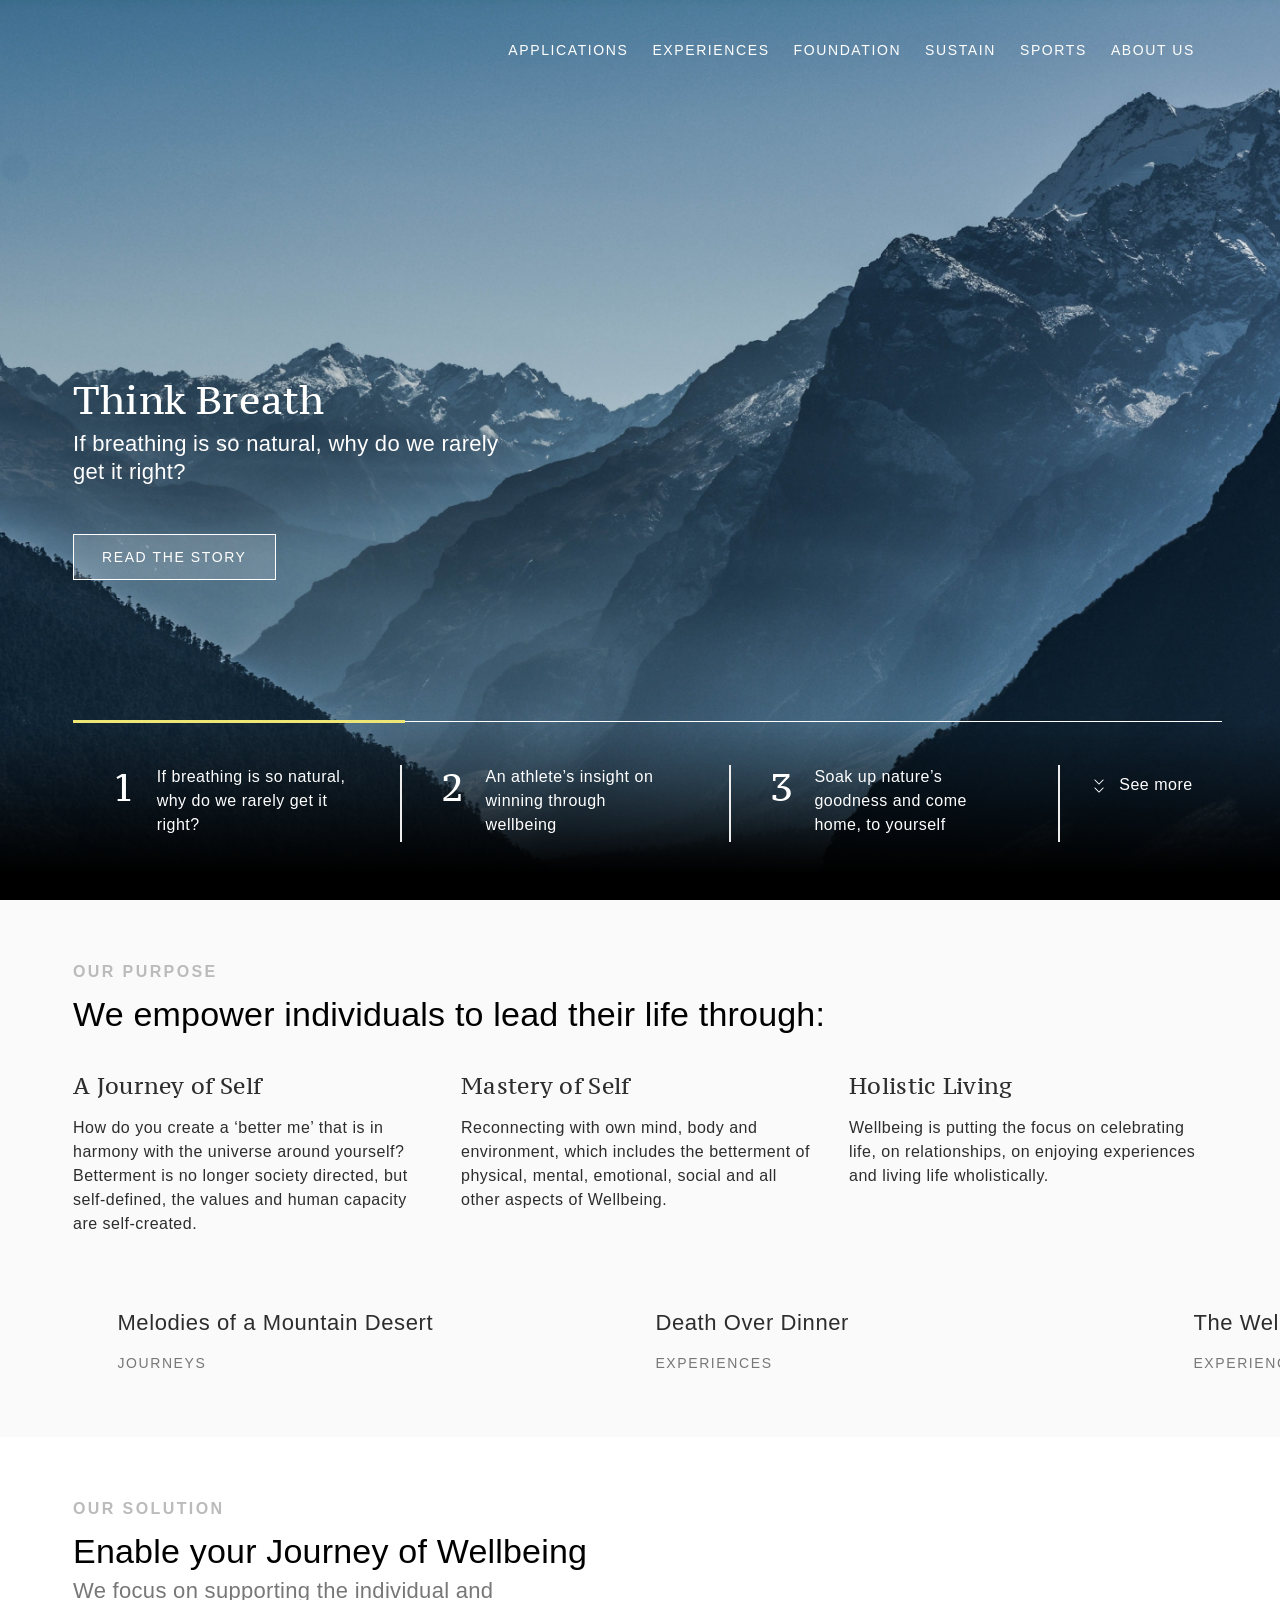
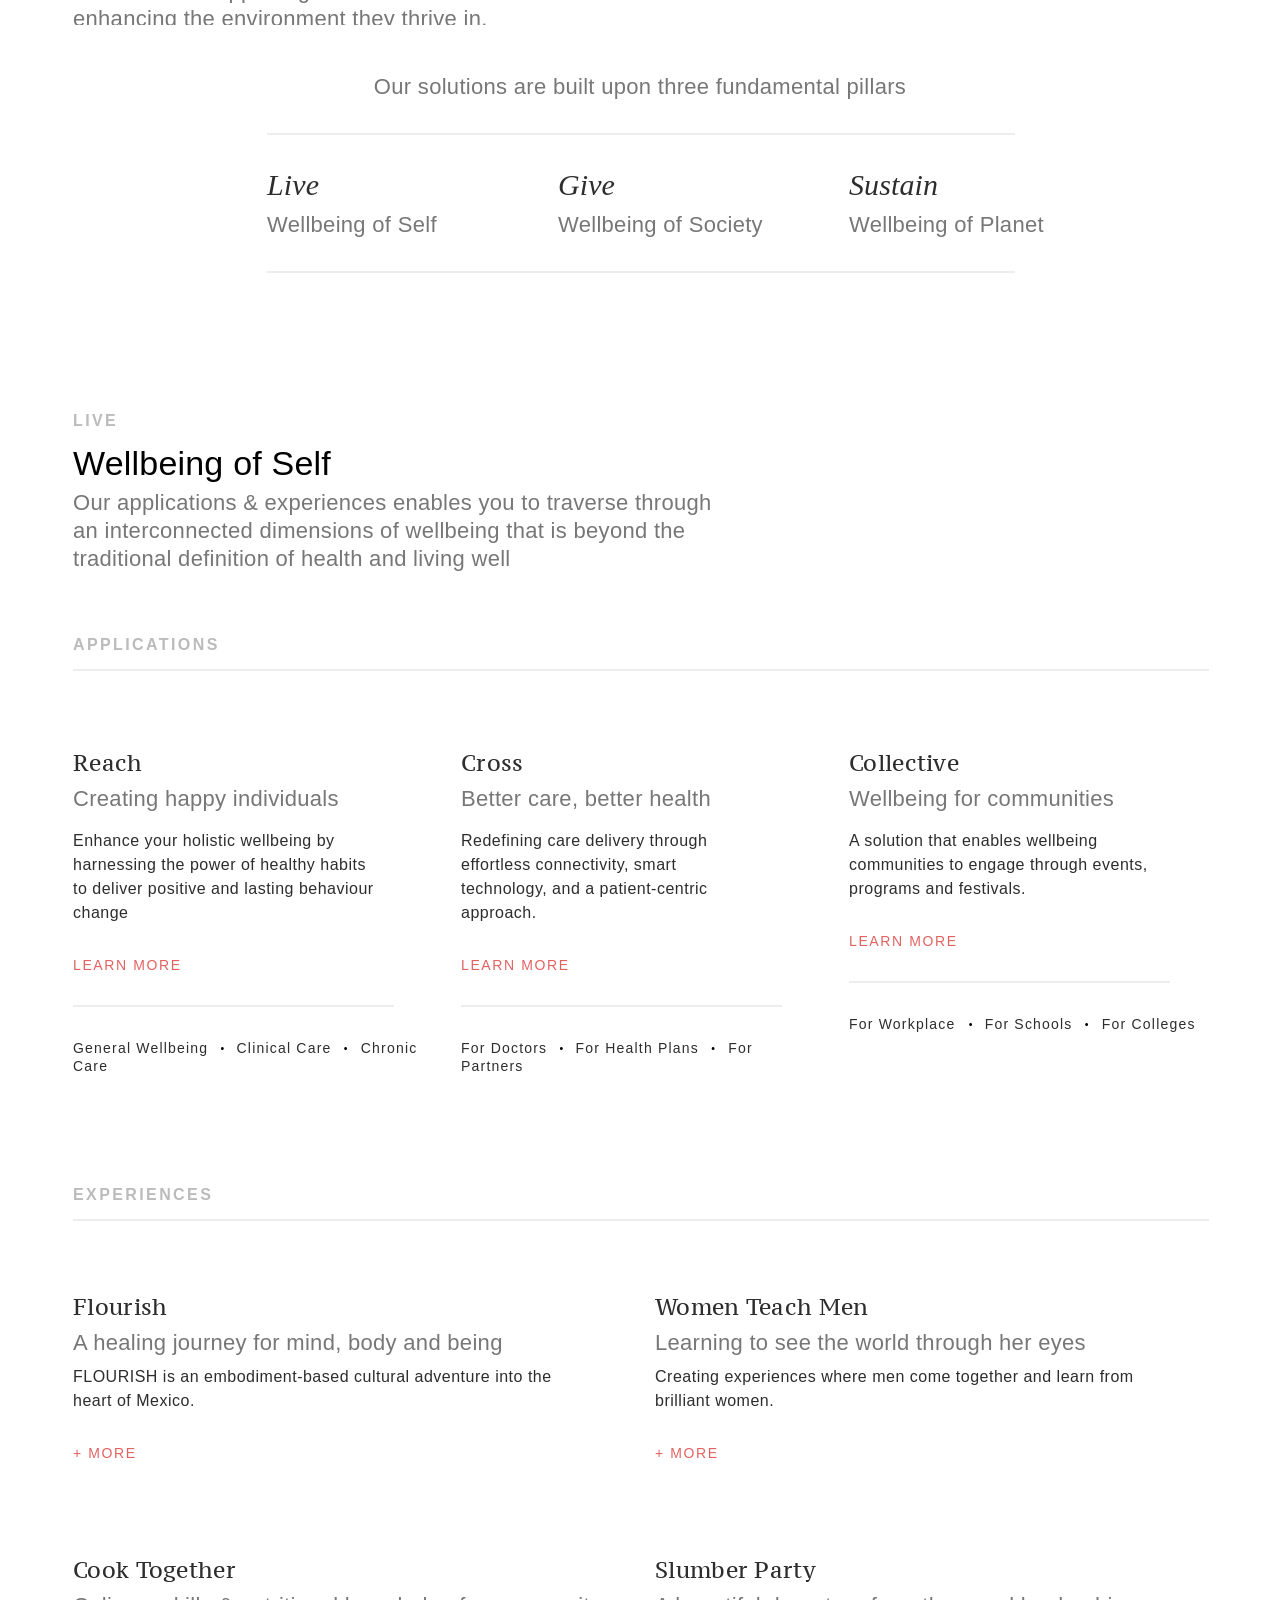
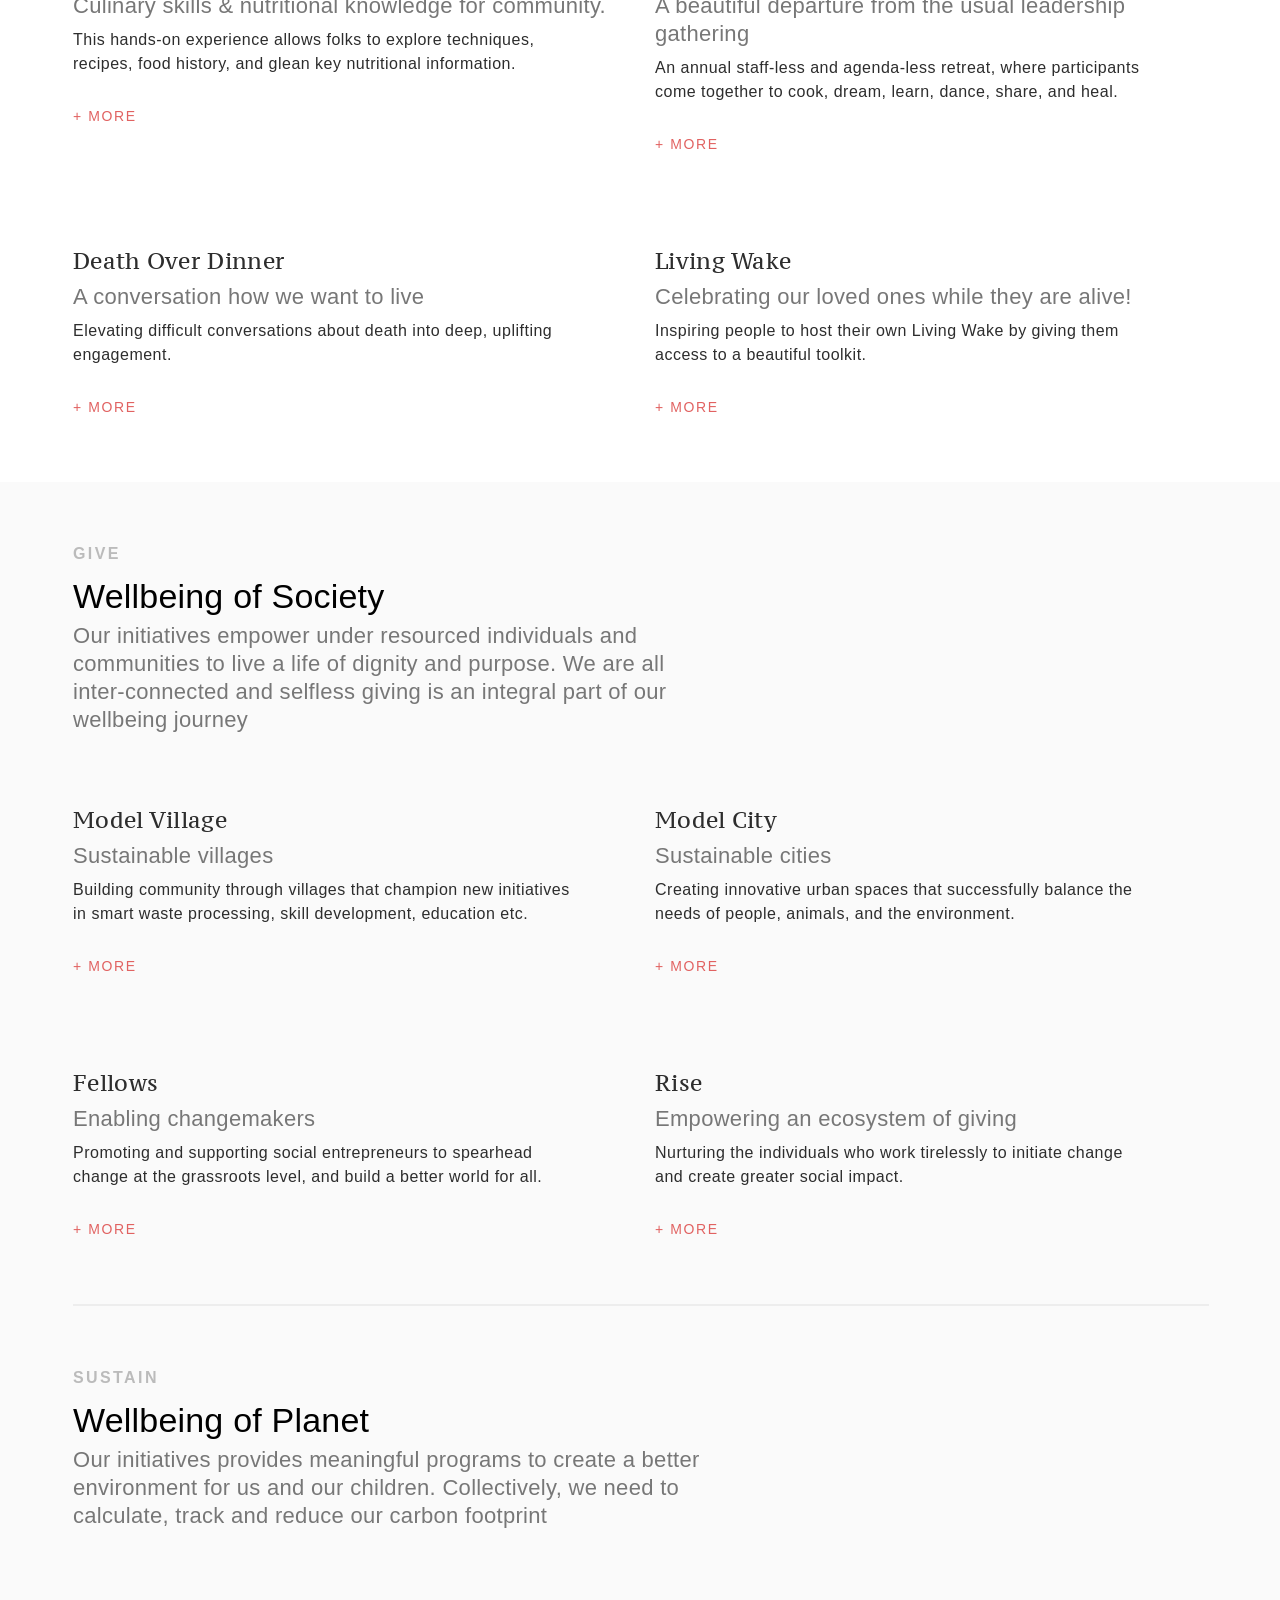
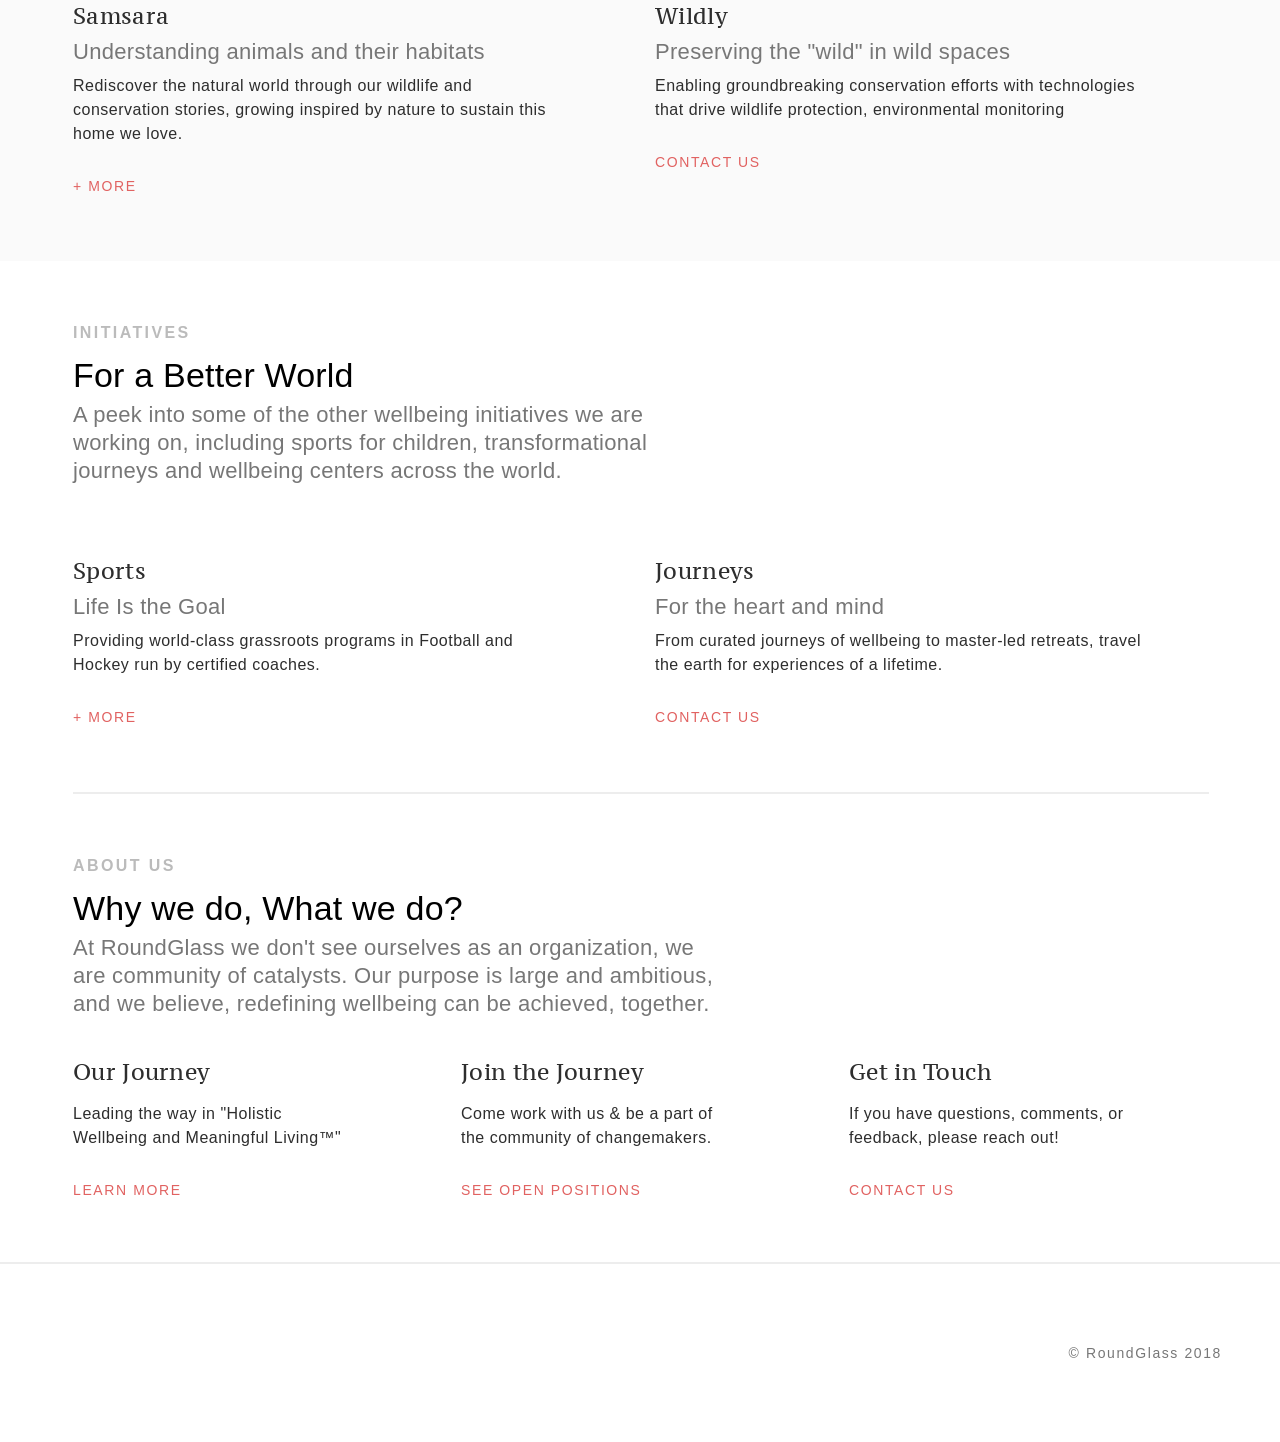
==== commit d5a568d0: "updates" ====
--- a/index.html
+++ b/index.html
@@ -20,33 +20,7 @@
     </head>
 
     <body>
-       
-        <div class="prelude">
-            <div class="prelude-content">
-                <div class="container" >
-                    <div class="row" id="loader-content-display">
-                        <div class="col-xl-6 col-lg-6 col-sm-4 col-4 loader-text ">
-                             <!-- 
-                            <div class="loader-content-first-time" style="display: none">
-                                <img class="loader-gif loader-tile">
-                                <div class="ml3">
-                                    Enabling your Journey of Holistic<br> Wellbeing and Meaningful Living&#8482;
-                                </div>
-                            </div>
-                            -->
-                            
-                            
-                            <div class="loader-content-repeat">
-                                <img class="loader-repeat-image">
-                            </div>
-                        </div>
-                    </div>
-                </div>
-            </div>
-        </div>
-        
-       
-        <div class="landing-section-rg" onload="showLoader()">
+        <div class="landing-section-rg">
             <div class="navbar">
                 <div class="container allow-overflow" >
                     <div class="row">
@@ -1464,58 +1438,7 @@
            </div>
           <!-- end of website-content div  below--> 
         </div>
-       
-        <!-- 
-        <script src="anime.min.js"></script>
-        <script type="text/javascript" src="slick.min.js"></script>   
-        <script src= "https://cdnjs.cloudflare.com/ajax/libs/jquery-migrate/3.0.1/jquery-migrate.min.js"></script>
-        <script>
-            $('.ml3').each(function(){
-                $(this).html($(this).text().replace(/([^\x00-\x80]|\w)/g, "<span class='letter'>$&</span>"));
-            });
-
-            anime.timeline({loop: false})
-                .add({
-                    targets: '.ml3 .letter',
-                    opacity: [0,1],
-                    easing: "easeInOutQuad",
-                    duration: 1200,
-                    delay: function(el, i) {
-                        return 60 * (i+1)
-                }
-            });
-        </script>
-            -->
-
-           
-            <script>
-            // Activate parallax in cover image
-
-
-            // hamburger menu actions
-           
-            var acc = document.getElementsByClassName("accordion");
-            var i;
-
-            for (i = 0; i < acc.length; i++) {
-            acc[i].addEventListener("click", function() {
-                
-                var panel= this.nextElementSibling;
-                panel.classList.toggle("active-icon");
-
-                var panel2= panel.nextElementSibling;
-                var panel3= panel2.nextElementSibling;
-                
-                    if (panel3.style.maxHeight){
-                    panel3.style.maxHeight = null;
-                    } else {
-                        panel3.style.maxHeight = panel3.scrollHeight + "px";
-                    } 
-                });
-            }
-
-
-             
-        </script>
+        <script type="text/javascript" src="slick.min.js"> </script>
+
     </body>
 </html>
--- a/style/style.css
+++ b/style/style.css
@@ -515,10 +515,6 @@
   box-sizing: border-box;
 }
 
-.website-content {
-  display: none;
-}
-
 .prelude {
   position: absolute;
   z-index: 5;
@@ -529,60 +525,6 @@
   display: table;
   display: table-cell;
   vertical-align: middle;
-}
-
-/* PRELUDE CONTENT CSS */
-.prelude-content {
-  display: table-cell;
-  vertical-align: middle;
-  width: 100vw;
-  height: 100vh;
-  position: relative;
-  left: -15px;
-}
-
-.loader-text {
-  left: 0;
-  right: 0;
-  margin: 0 auto;
-}
-
-.loader-gif {
-  display: table;
-  margin: 0 auto;
-  opacity: 1;
-  visibility: hidden;
-}
-
-.loader-repeat-image{
-  content: url(https://res.cloudinary.com/rgcorporate/image/upload/v1547111040/logo-dark.svg);
-  display: block;
-  margin: 0 auto;
-  -webkit-transition: 1s;
-  -o-transition: 1s;
-  transition: 1s;
-  opacity: 0;
-            
-}
-
-.visiblility-visible-div{
-  visibility: visible !important;
-}
-
-.ml3 {
-  text-align: center;
-  font-family: canada-type-gibson, sans-serif;
-  font-size: 14px;
-  text-transform: uppercase;
-  letter-spacing: 0.15em;
-  line-height: 2.2;
-  width: 80%;
-  position: relative;
-  left: 10%;
-  -webkit-transition: 0.5s;
-  -o-transition: 0.5s;
-  transition: 0.5s;
-  visibility: hidden;
 }
 
 /* COVER SECTION FOR LARGE SCREEN */
@@ -2908,6 +2850,9 @@
   margin-top:32px; 
   padding-top: 10px;
   display: inline-block;
+  -webkit-transform: rotate(0deg);
+      -ms-transform: rotate(0deg);
+          transform: rotate(0deg);
   -webkit-transition:0.5s;
   -o-transition:0.5s;
   transition:0.5s;
@@ -3016,17 +2961,3 @@
   content: url('https://res.cloudinary.com/dvq2wjj33/image/upload/v1548676016/close-icon.svg');
 }
 
-
-.progress-container {
-  width: 100vw;
-  height: 4px;
-  z-index: 8;
-  position: relative;
-  background: green;
-}
-
-.progress-bar {
-  height: 8px;
-  background: #e26463;
-  width: 0%;
-}
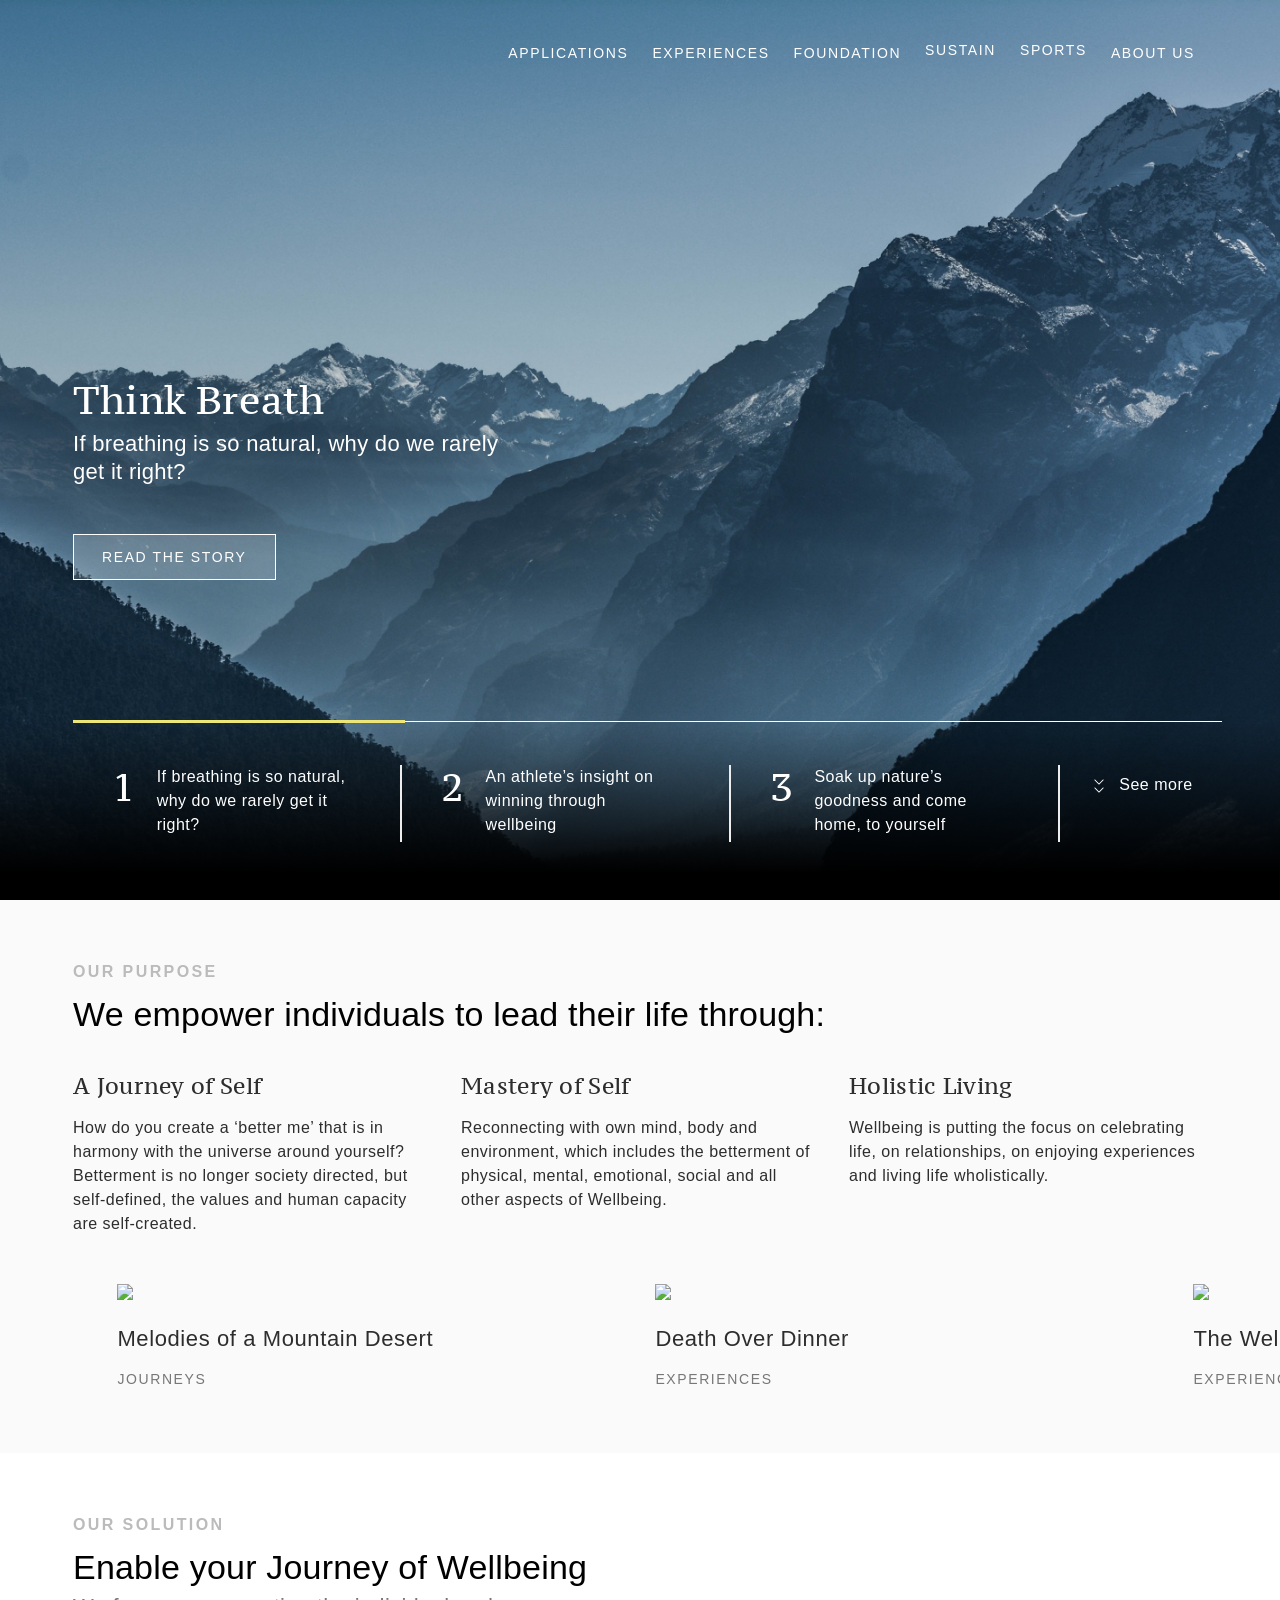
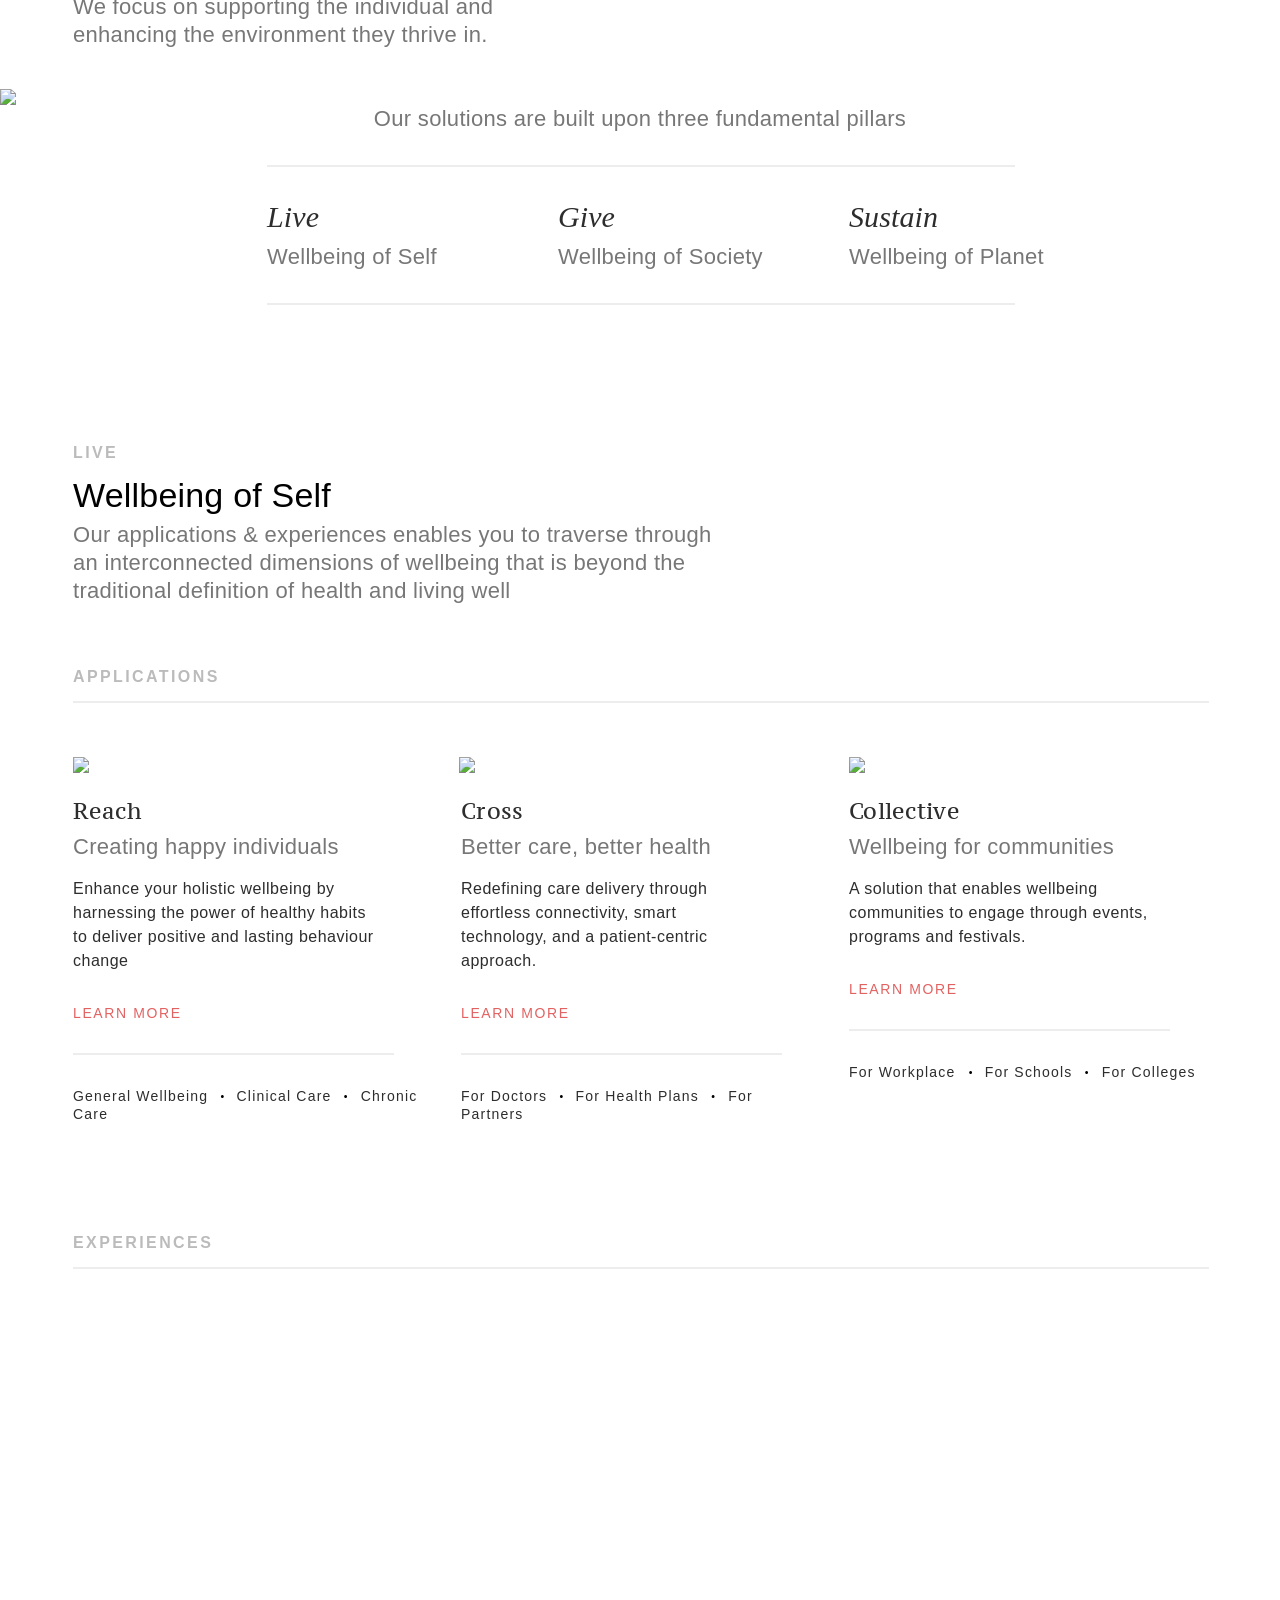
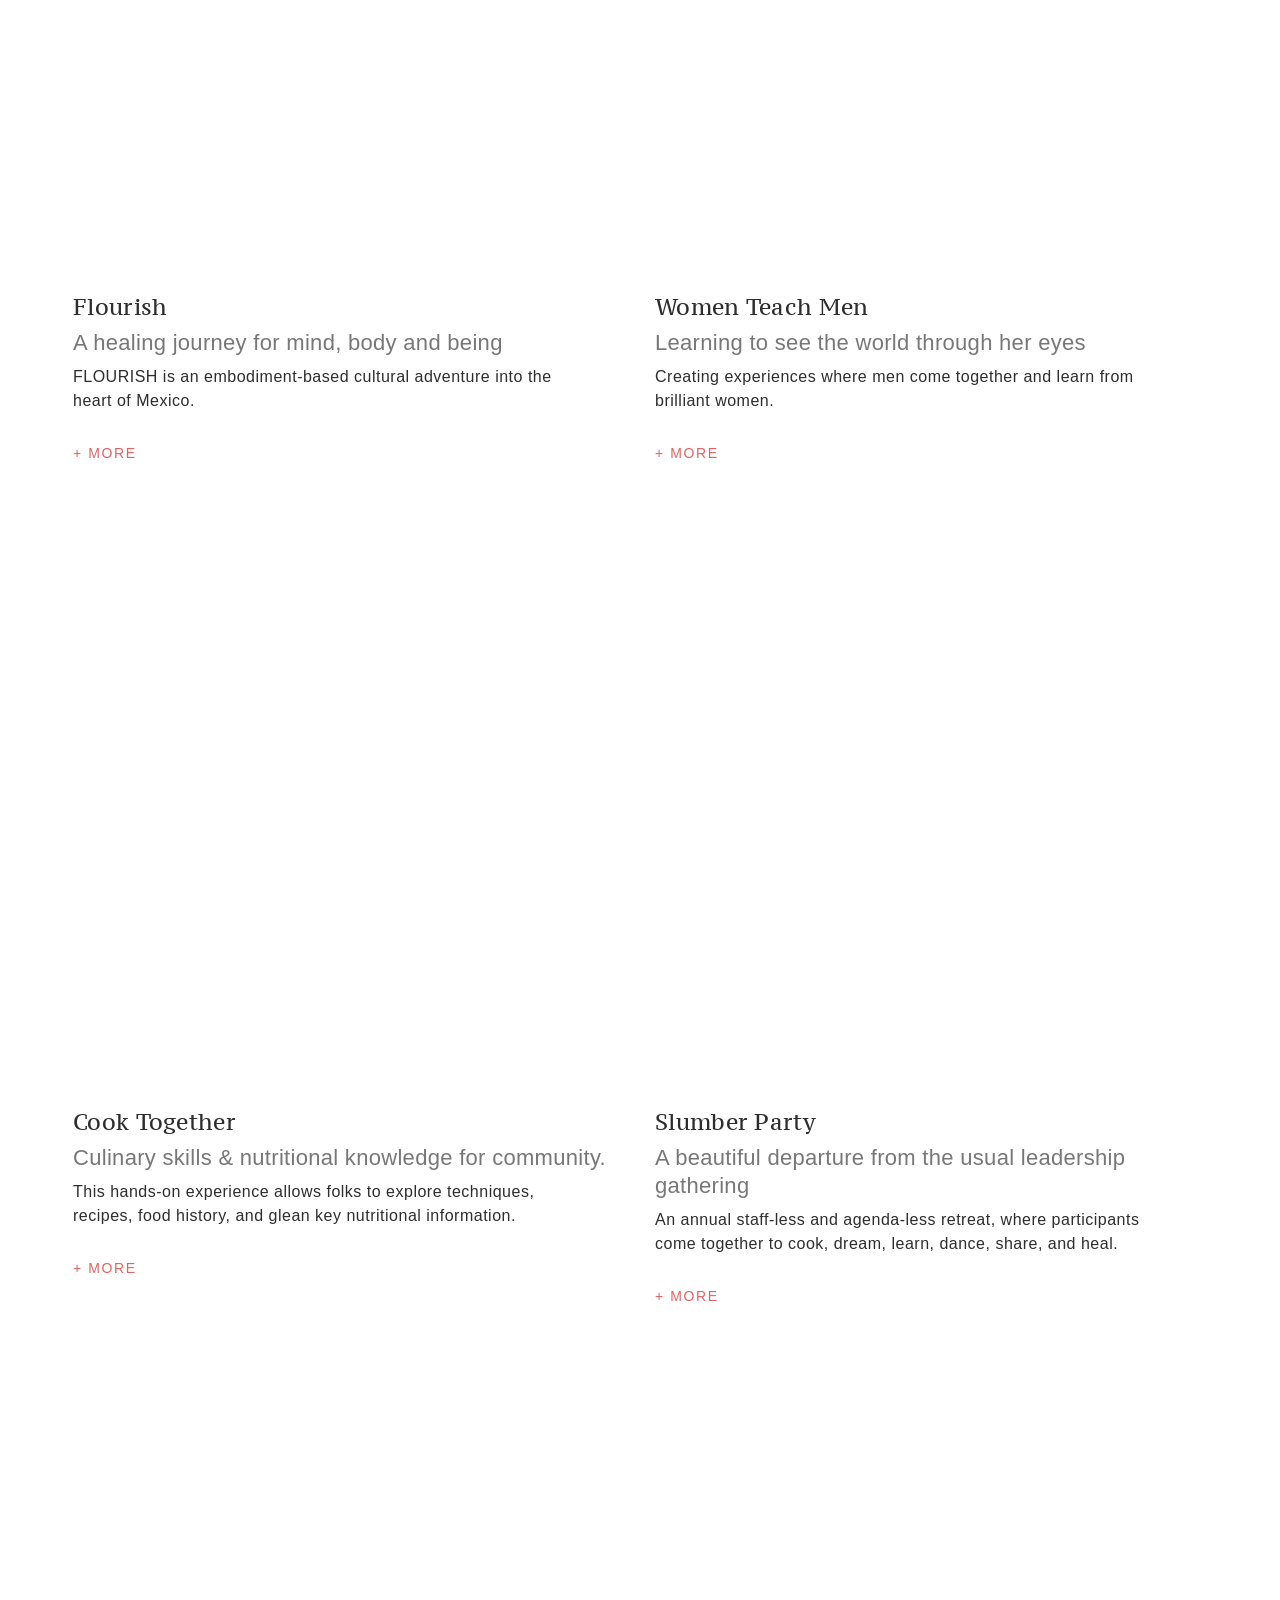
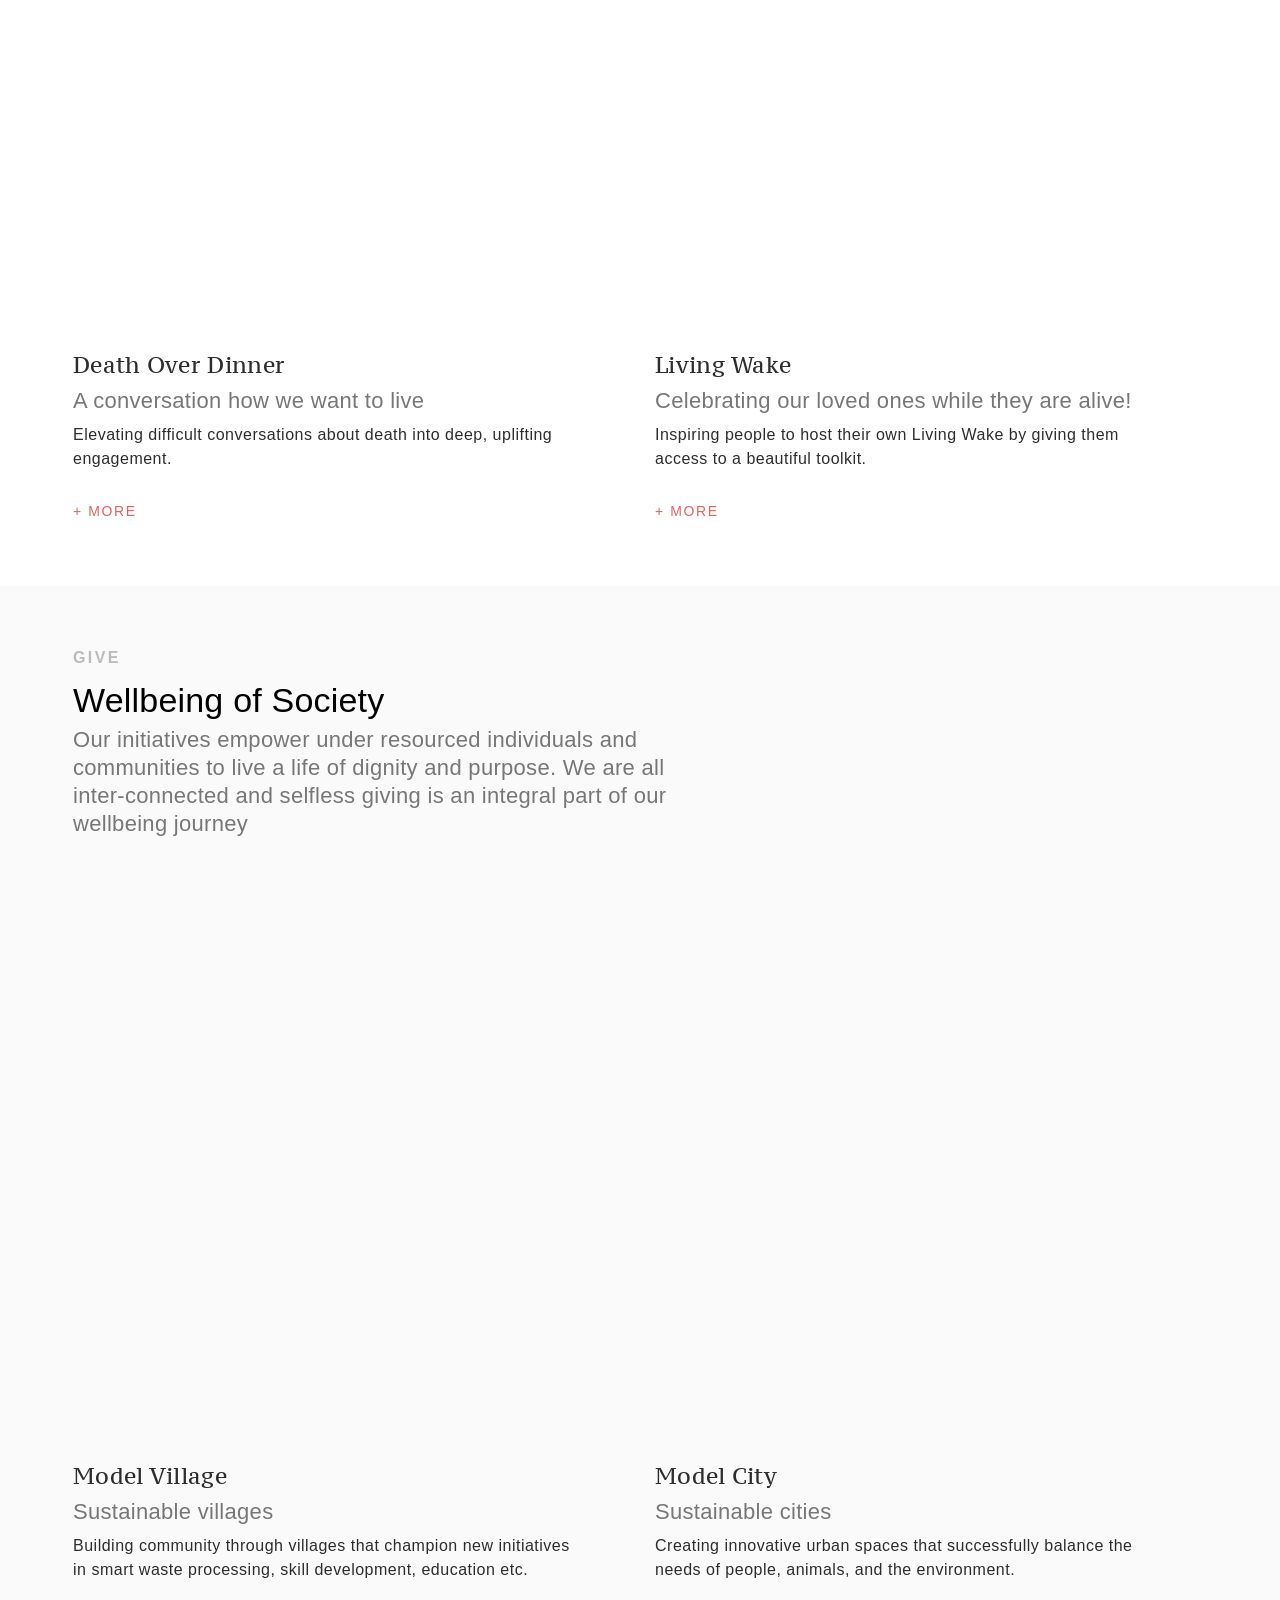
==== commit a72b8a36: "images now visible in mozilla" ====
--- a/index.html
+++ b/index.html
@@ -26,7 +26,7 @@
                     <div class="row">
                         <div class="col-xl-12 col-lg-12 col-sm-4 col-4">
                             <div class="nav-content-left">
-                                <img class="rg-logo roundglass-logo">
+                                <a class="rg-logo roundglass-logo"></a>
                             </div>
 
                             <div class="nav-content-right">
@@ -84,11 +84,11 @@
             </div>
             <div class="hamburger-menu-items">
                 <div class="menu-small-screen"> 
-                    <img class="close-icon"> 
+                    <a class="close-icon"> </a>
                     <div class="small-screen-menu-container">
                         <div class="small-menu-option">
                             <button class="accordion subsection-header">APPLICATIONS</button>
-                            <img class="expand-icon"></img>
+                            <a class="expand-icon"></a>
                             <hr>
                             <ul class="panel">
                                 <li >
@@ -126,7 +126,7 @@
 
                         <div class="small-menu-option">
                             <button class="accordion subsection-header">EXPERIENCES</button>
-                            <img class="expand-icon"></img>
+                            <a class="expand-icon"></a>
                             <hr>
                             <ul class="panel">
                                 <li >
@@ -164,7 +164,7 @@
 
                         <div class="small-menu-option">
                             <button class="accordion subsection-header">FOUNDATION</button>
-                            <img class="expand-icon"></img>
+                            <a class="expand-icon"></a>
                             <hr>
                             <ul class="panel">
                                 <li >
@@ -193,7 +193,7 @@
 
                         <div class="small-menu-option">
                             <button class="accordion subsection-header">INITIATIVES</button>
-                            <img class="expand-icon"></img>
+                            <a class="expand-icon"></a>
                             <hr>
                             <ul class="panel">
                                 <li >
@@ -211,7 +211,7 @@
 
                         <div class="small-menu-option">
                             <button class="accordion subsection-header">ABOUT US</button>
-                            <img class="expand-icon"></img>
+                            <a class="expand-icon"></a>
                             <hr>
                             <ul class="panel">
                                 <li >
@@ -233,13 +233,13 @@
                         </div>
                     </div>  
                     <div class="menu-footer">
-                        <img class="rg-logo-menu-small">
+                        <a class="rg-logo-menu-small"></a>
 
                         <div class="social-icons-menu">
-                            <img class="social-icon-img facebook-icon">
-                            <img class="social-icon-img linkedin-icon">
-                            <img class="social-icon-img twitter-icon">
-                            <img class="social-icon-img email-icon">
+                            <a class="social-icon-img facebook-icon"></a>
+                            <a class="social-icon-img linkedin-icon"></a>
+                            <a class="social-icon-img twitter-icon"></a>
+                            <a class="social-icon-img email-icon"></a>
                         </div>
 
                         <a class="rg-2019">© RoundGlass 2018</a>
@@ -524,49 +524,49 @@
             
                 <div class="container-fluid">
                     <div class="slider" id="video-slider">
-                        <div>
+                        <a>
                             <div class=" img-box">
                                 <div class="video-tile-images">
-                                    <img class="play-icon">
-                                    <img class="thumbnail DOD-video"/>	
+                                    <img src="https://res.cloudinary.com/dvq2wjj33/image/upload/v1549444832/play-icon.png" class="play-icon">
+                                    <img src="https://res.cloudinary.com/dvq2wjj33/image/upload/v1548067755/tile-2-min.jpg" class="thumbnail DOD-video"/>	
                                 </div>
                                 <h4>Death Over Dinner </h4>
                                 <p class="subsection-header">EXPERIENCES</p>	
                             </div>
-                        </div>
-
-                        <div>
+                        </a>
+
+                        <a>
                             <div class="img-box">
                                 <div class="video-tile-images">
-                                    <img class="play-icon">
-                                    <img class="thumbnail Festival-video"/>
+                                    <img src="https://res.cloudinary.com/dvq2wjj33/image/upload/v1549444832/play-icon.png" class="play-icon">
+                                    <img src="https://res.cloudinary.com/dvq2wjj33/image/upload/v1548067756/tile-3-min.jpg" class="thumbnail Festival-video"/>
                                 </div>
                                 <h4>The Wellbeing Festival 2017 </h4>
                                 <p class="subsection-header">EXPERIENCES</p>				
                             </div>
-                        </div>
-
-                        <div>
+                        </a>
+
+                        <a>
                             <div class="img-box">
                                 <div class="video-tile-images">
-                                    <img class="play-icon">
-                                    <img class="thumbnail Pratima-video"/>	
+                                    <img  src="https://res.cloudinary.com/dvq2wjj33/image/upload/v1549444832/play-icon.png" class="play-icon">
+                                    <img src="https://res.cloudinary.com/dvq2wjj33/image/upload/v1548067756/tile-4-min.jpg" class="thumbnail Pratima-video"/>	
                                 </div>
                                 <h4>Mother of Stray Dogs </h4>		
                                 <p class="subsection-header">SUSTAIN</p>
                             </div>
-                        </div>
-
-                        <div>
+                        </a>
+
+                        <a>
                             <div class="img-box">
                                 <div class="video-tile-images">
-                                    <img class="play-icon">
-                                    <img class="thumbnail Mountain-video"/>
+                                    <img src="https://res.cloudinary.com/dvq2wjj33/image/upload/v1549444832/play-icon.png" class="play-icon">
+                                    <img src="https://res.cloudinary.com/dvq2wjj33/image/upload/v1548067754/tile-1-min.jpg" class="thumbnail Mountain-video"/>
                                 </div>
                                 <h4>Melodies of a Mountain Desert </h4>	
                                 <p class="subsection-header">JOURNEYS</p>			
                             </div>
-                        </div>
+                        </a>
                     </div> 
                 </div>  
 
@@ -594,13 +594,13 @@
                     <div class="container-fluid">
                         <div class="row">
                             <div class="illustration-image">
-                                <img class="For-Doctors">
+                                <img src="https://res.cloudinary.com/rgcorporate/image/upload/v1547111038/i-1.svg" class="For-Doctors">
                             </div>
                             <div class="illustration-image">
-                                <img class="For-Individuals">
+                                <img src="https://res.cloudinary.com/rgcorporate/image/upload/v1547111040/i-2.svg" class="For-Individuals">
                             </div>
                             <div class="illustration-image">
-                                <img class="For-Community">
+                                <img src="https://res.cloudinary.com/rgcorporate/image/upload/v1547111038/i-3.svg" class="For-Community">
                             </div>
                         </div>
                     </div>
@@ -611,17 +611,17 @@
                         <div class="row">
                             <div class="illustration-small-container">
                                 <div class="illustration-small">
-                                    <img src="" class="ill-1">
+                                    <img src="https://res.cloudinary.com/dvq2wjj33/image/upload/v1547144964/Mobile_i-1.svg" class="ill-1">
                                     <p class="body-text-0">For Care Providers</p>
                                 </div>
 
                                 <div class="illustration-small">
-                                    <img src="" class="ill-2">
+                                    <img src="https://res.cloudinary.com/dvq2wjj33/image/upload/v1547144964/Mobile_i-2.svg" class="ill-2">
                                     <p class="body-text-0">For Individuals </p>
                                 </div>
 
                                 <div class="illustration-small">
-                                    <img src="" class="ill-3">
+                                    <img src="https://res.cloudinary.com/dvq2wjj33/image/upload/v1547144964/Mobile_i-3.svg" class="ill-3">
                                     <p class="body-text-0">For Community</p>
                                 </div>
                             </div>
@@ -758,7 +758,7 @@
                     <div class="row wow fadeInUp" data-wow-offset="100">
                         <div class="col-xl-4 col-lg-4 col-sm-4 col-4">
                             <div class="applications-snippet" data-wow-offset="100">  
-                                <img class="reach-icon">
+                                <img src="https://res.cloudinary.com/rgcorporate/image/upload/v1547111038/ic-1.svg" class="reach-icon">
                                 <h3 class="applications-heading">
                                     Reach
                                 </h3>
@@ -791,7 +791,7 @@
 
                         <div class="col-xl-4 col-lg-4 col-sm-4 col-4">
                             <div class="applications-snippet">    
-                                <img class="cross-icon">
+                                <img src="https://res.cloudinary.com/rgcorporate/image/upload/v1547111039/ic-2.svg" class="cross-icon">
                                 <h3 class="applications-heading">
                                     Cross
                                 </h3>
@@ -824,7 +824,7 @@
 
                         <div class="col-xl-4 col-lg-4 col-sm-4 col-4">
                             <div class="applications-snippet">     
-                                <img class="collective-icon">
+                                <img src="https://res.cloudinary.com/rgcorporate/image/upload/v1547111039/ic-3.svg" class="collective-icon">
                                 <h3 class="applications-heading">
                                     Collective
                                 </h3>
@@ -870,7 +870,7 @@
                                     
                                     <div class="image-frame">
                                         <div class="thumbnail-frame">
-                                            <img class="flourish-tile">
+                                            <a class="flourish-tile"></a>
                                         </div>
                                     </div>
                                 
@@ -900,7 +900,7 @@
                                     
                                     <div class="image-frame">
                                         <div class="thumbnail-frame">
-                                            <img class="WTM-tile">
+                                            <a class="WTM-tile"></a>
                                         </div>
                                     </div>
                                 
@@ -930,7 +930,7 @@
                                     
                                     <div class="image-frame">
                                         <div class="thumbnail-frame">
-                                            <img class="cooktogether-tile">
+                                            <a class="cooktogether-tile"></a>
                                         </div>
                                     </div>
                                 
@@ -960,7 +960,7 @@
                                     
                                     <div class="image-frame">
                                         <div class="thumbnail-frame">
-                                            <img class="slumber-tile">
+                                            <a class="slumber-tile"></a>
                                         </div>
                                     </div>
                                 
@@ -990,7 +990,7 @@
                                 <div class="article-tile wow fadeInUp" data-wow-offset="100">
                                     <div class="image-frame">
                                         <div class="thumbnail-frame">
-                                            <img class="DOD-tile">
+                                            <a class="DOD-tile"></a>
                                         </div>
                                     </div>
                                 
@@ -1020,7 +1020,7 @@
                                     
                                     <div class="image-frame">
                                         <div class="thumbnail-frame">
-                                            <img class="Livingwake-tile">
+                                            <a class="Livingwake-tile"></a>
                                         </div>
                                     </div>
                                 
@@ -1072,7 +1072,7 @@
                                
                                 <div class="image-frame">
                                    <div class="thumbnail-frame">
-                                       <img class="MV-tile">
+                                       <a class="MV-tile"></a>
                                    </div>
                                </div>
                                           
@@ -1102,7 +1102,7 @@
                                
                                 <div class="image-frame">
                                    <div class="thumbnail-frame">
-                                       <img class="MC-tile">
+                                       <a class="MC-tile"></a>
                                    </div>
                                </div>
                                           
@@ -1132,7 +1132,7 @@
                                
                                 <div class="image-frame">
                                    <div class="thumbnail-frame">
-                                       <img class="Fellows-tile">
+                                       <a class="Fellows-tile"></a>
                                    </div>
                                </div>
                                           
@@ -1161,7 +1161,7 @@
                            <div class="article-tile wow fadeInUp" data-wow-offset="100">
                                <div class="image-frame">
                                    <div class="thumbnail-frame">
-                                       <img class="Rise-tile">
+                                       <a class="Rise-tile"></a>
                                    </div>
                                </div>
                                           
@@ -1211,7 +1211,7 @@
                                
                                 <div class="image-frame">
                                    <div class="thumbnail-frame">
-                                       <img class="Samsara-tile">
+                                       <a class="Samsara-tile"></a>
                                    </div>
                                </div>
                                           
@@ -1241,9 +1241,9 @@
                                
                                 <div class="image-frame">
                                    <div class="thumbnail-frame">
-                                       <img class="Wildly-tile">
-                                   </div>
-                                   <img class="coming-soon-tag">
+                                       <a class="Wildly-tile"></a>
+                                   </div>
+                                   <a class="coming-soon-tag"></a>
                                </div>
                                           
                                <h3>Wildly</h3>
@@ -1291,7 +1291,7 @@
                                
                                 <div class="image-frame">
                                    <div class="thumbnail-frame">
-                                       <img class="Sports-tile">
+                                       <a class="Sports-tile"></a>
                                    </div>
                                </div>
                                           
@@ -1320,9 +1320,9 @@
                                
                                 <div class="image-frame">
                                    <div class="thumbnail-frame">
-                                       <img class="Journeys-tile">
-                                   </div>
-                                   <img class="coming-soon-tag">
+                                       <a class="Journeys-tile"></a>
+                                   </div>
+                                   <a class="coming-soon-tag"></a>
                                 </div>
                                           
                                 <h3>Journeys</h3>
@@ -1419,13 +1419,13 @@
            <div class="footer wow fadeInUp" data-wow-offset="100">
                <div class="container">
                    <div class="row slide-up-fade-in">
-                        <img class="rg-logo2">
+                        <a class="rg-logo2"></a>
 
                         <div class="social-icons">
-                            <img class="social-icon-img facebook-icon">
-                            <img class="social-icon-img linkedin-icon">
-                            <img class="social-icon-img twitter-icon">
-                            <img class="social-icon-img email-icon">
+                            <a class="social-icon-img facebook-icon"></a>
+                            <a class="social-icon-img linkedin-icon"></a>
+                            <a class="social-icon-img twitter-icon"></a>
+                            <a class="social-icon-img email-icon"></a>
                         </div>
 
                         <ul class="footer-list" >
--- a/style/style.css
+++ b/style/style.css
@@ -19,6 +19,7 @@
 
 .roundglass-logo{
   content: url(https://res.cloudinary.com/rgcorporate/image/upload/v1547111431/logo-light.svg);
+  cursor: pointer;
 }
 
 html {
@@ -533,6 +534,7 @@
   height: 100vh;
   overflow: hidden;
   position: relative;
+  background-color: #000;
 }
 
 .large-screen {
@@ -743,6 +745,13 @@
   border: none;
   padding: 0;
   top: 0;
+  opacity: 0;
+  transition: 1s;
+}
+
+.visible-opacity{
+  opacity: 1 ;
+  transition: 1s;
 }
 
 img {
@@ -1576,30 +1585,44 @@
 
 .DOD-video{
   content: url(https://res.cloudinary.com/dvq2wjj33/image/upload/v1548067755/tile-2-min.jpg);
+  width: 100%;
+  height: auto;
 }
 
 .Festival-video{
   content: url(https://res.cloudinary.com/dvq2wjj33/image/upload/v1548067756/tile-3-min.jpg);
+  width: 100%;
+  height: auto;
 }
 
 .Mountain-video{
   content: url(https://res.cloudinary.com/dvq2wjj33/image/upload/v1548067754/tile-1-min.jpg);
+  width: 100%;
+  height: auto;
 }
 
 .Pratima-video{
   content: url(https://res.cloudinary.com/dvq2wjj33/image/upload/v1548067756/tile-4-min.jpg);
+  width: 100%;
+  height: auto;
 }
 
 .For-Doctors{
   content: url(https://res.cloudinary.com/rgcorporate/image/upload/v1547111038/i-1.svg);
+  width: 100%;
+  height: auto;
 }
 
 .For-Individuals{
   content: url(https://res.cloudinary.com/rgcorporate/image/upload/v1547111040/i-2.svg);
+  width: 100%;
+  height: auto;
 }
 
 .For-Community{
   content: url(https://res.cloudinary.com/rgcorporate/image/upload/v1547111038/i-3.svg);
+  width: 100%;
+  height: auto;
 }
 
 .illustrations {
@@ -2016,6 +2039,9 @@
 .thumbnail-frame {
   overflow: hidden;
 }
+a{
+  overflow: hidden;
+}
 
 .image-frame {
   overflow: hidden;
@@ -2048,58 +2074,88 @@
 
 .flourish-tile{
   content: url(https://res.cloudinary.com/rgcorporate/image/upload/v1547107533/Flourish_Tile.png);
-}
+  width: 100%;
+  height: auto;
+}
+
 
 .WTM-tile{
   content: url(https://res.cloudinary.com/rgcorporate/image/upload/v1547111038/e-2.png);
+  width: 100%;
+  height: auto;
 }
 
 .cooktogether-tile{
   content: url(https://res.cloudinary.com/rgcorporate/image/upload/v1547111038/Cook_Together_Tile.png);
+  width: 100%;
+  height: auto;
 }
 
 .slumber-tile{
   content: url(https://res.cloudinary.com/rgcorporate/image/upload/v1547111044/Slumber_Party_Tile.png);
+  width: 100%;
+  height: auto;
 }
 
 .DOD-tile{
   content: url(https://res.cloudinary.com/rgcorporate/image/upload/v1547111038/e-1.png);
-}
+  width: 100%;
+  height: auto;
+}
+
 
 .Livingwake-tile{
   content: url(https://res.cloudinary.com/rgcorporate/image/upload/v1547111046/Living_Wake_Tile.png);
+  width: 100%;
+  height: auto;
 }
 
 .MV-tile{
   content: url(https://res.cloudinary.com/rgcorporate/image/upload/v1547111042/Model_Village_Tile.png);
+  width: 100%;
+  height: auto;
 }
 
 .MC-tile{
   content: url(https://res.cloudinary.com/rgcorporate/image/upload/v1547111041/Model_City_Tile.png);
+  width: 100%;
+  height: auto;
 }
 
 .Fellows-tile{
   content: url(https://res.cloudinary.com/rgcorporate/image/upload/v1547111038/Fellows_Tile.png);
+  width: 100%;
+  height: auto;
 }
 
 .Rise-tile{
   content: url(https://res.cloudinary.com/rgcorporate/image/upload/v1547111042/Rise_Tile.png);
+  width: 100%;
+  height: auto;
 }
 
 .Samsara-tile{
   content: url(https://res.cloudinary.com/rgcorporate/image/upload/v1547111044/Samsara_Tile.png);
+  width: 100%;
+  height: auto;
 }
 
 .Wildly-tile{
   content: url(https://res.cloudinary.com/dvq2wjj33/image/upload/v1547633261/wildly-tile.png);
+  width: 100%;
+  height: auto;
 }
 
 .Sports-tile{
   content: url(https://res.cloudinary.com/rgcorporate/image/upload/v1547111044/Sports_Tile.png);
+  width: 100%;
+  height: auto;
 }
 
 .Journeys-tile{
   content: url(https://res.cloudinary.com/dvq2wjj33/image/upload/v1547633904/journeys-tile-min.png);
+  width: 100%;
+  height: auto;
 }
 
 .thumbnail-frame {
@@ -2111,9 +2167,10 @@
           transition-timing-function: cubic-bezier(.694,0,.335,1);
   cursor: pointer;
   position: relative;
-}
-
-.thumbnail-frame img {
+  overflow: hidden;
+}
+
+.thumbnail-frame a {
   -webkit-transition: all 0.8s;
   -o-transition: all 0.8s;
   transition: all 0.8s;
@@ -2121,20 +2178,16 @@
        -o-transition-timing-function: ease-in-out;
           transition-timing-function: ease-in-out;
   position: relative;
-}
-
-.thumbnail-frame:hover img {
+  overflow: hidden;
+  margin-bottom: -4px;
+}
+
+.thumbnail-frame:hover a {
   -webkit-transform: scale(1.05);
   -ms-transform: scale(1.05);
       transform: scale(1.05);
-}
-
-/*
-.thumbnail-frame:hover {
-  -webkit-transform: scale(0.99);
-  -ms-transform: scale(0.99);
-      transform: scale(0.99);
-} */
+      overflow: hidden;
+}
 
 .heading-hr {
   width: 100%;
@@ -2172,7 +2225,6 @@
   list-style: none;
   margin-right: 0px 0px 0px auto !important;
   margin-left: auto;
-  
 }
 
 .footer-list li a {
@@ -2208,6 +2260,7 @@
   display:-webkit-box;
   display:-ms-flexbox;
   display:flex;
+  padding-left: 15px;
 }
 
 .facebook-icon{
@@ -2244,7 +2297,7 @@
   margin-right: 64px;
 }
 
-.social-icons img {
+.social-icons a {
   padding-right: 32px;
   height: 36px;
   cursor: pointer;
@@ -2736,7 +2789,7 @@
 }
 
 .play-icon {
-  content: url(https://res.cloudinary.com/rgcorporate/image/upload/v1547118341/play.svg);
+  content: url(https://res.cloudinary.com/dvq2wjj33/image/upload/v1549444832/play-icon.png);
   position: absolute;
   left: 0; 
   right: 0; 
@@ -2850,9 +2903,6 @@
   margin-top:32px; 
   padding-top: 10px;
   display: inline-block;
-  -webkit-transform: rotate(0deg);
-      -ms-transform: rotate(0deg);
-          transform: rotate(0deg);
   -webkit-transition:0.5s;
   -o-transition:0.5s;
   transition:0.5s;
@@ -2931,14 +2981,14 @@
   align-items: center;
 }
 
-.social-icons-menu img{
+.social-icons-menu a{
   padding-left: 16px;
   padding-right: 16px;
   height:32px;margin-top: 32px;
 }
 
 .rg-2019{
-  font-family: Gibson;
+  font-family: canada-type-gibson, sans-serif;
   font-size: 12px;
   font-weight: 300;
   font-style: normal;
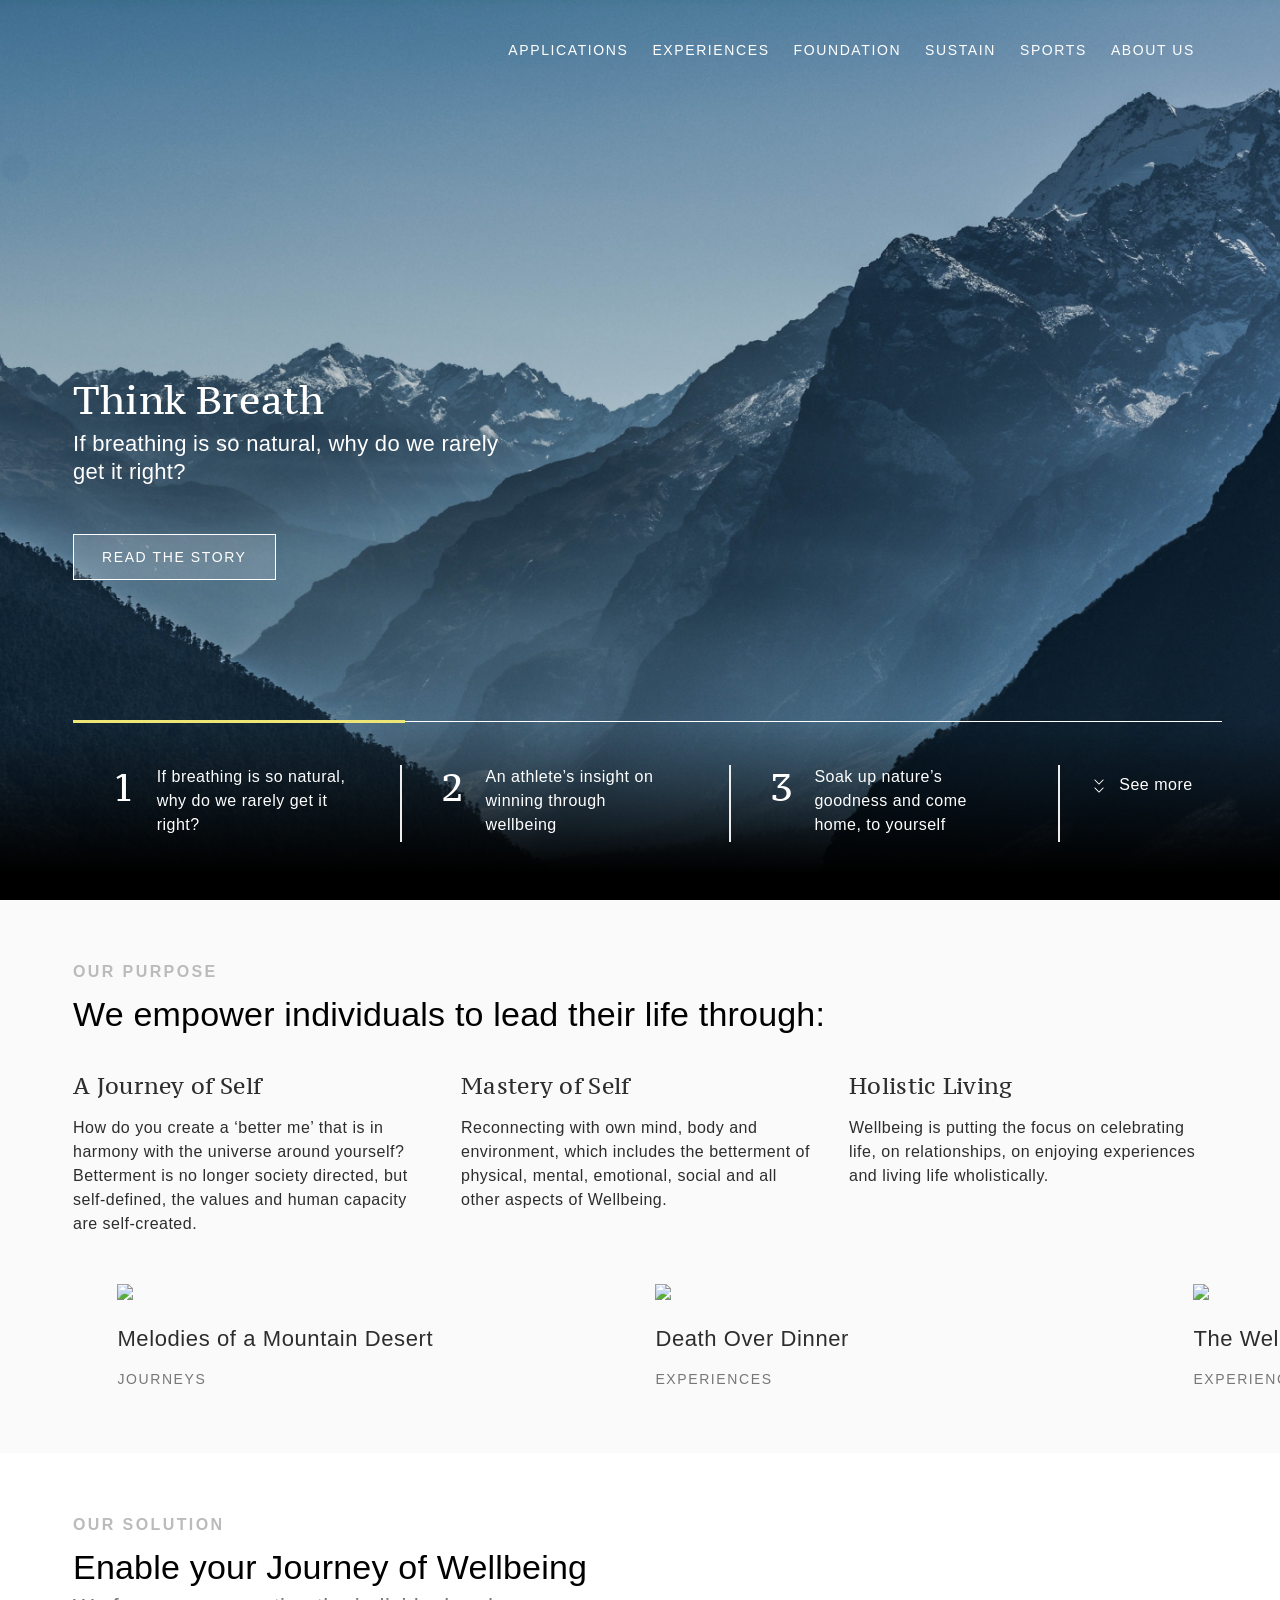
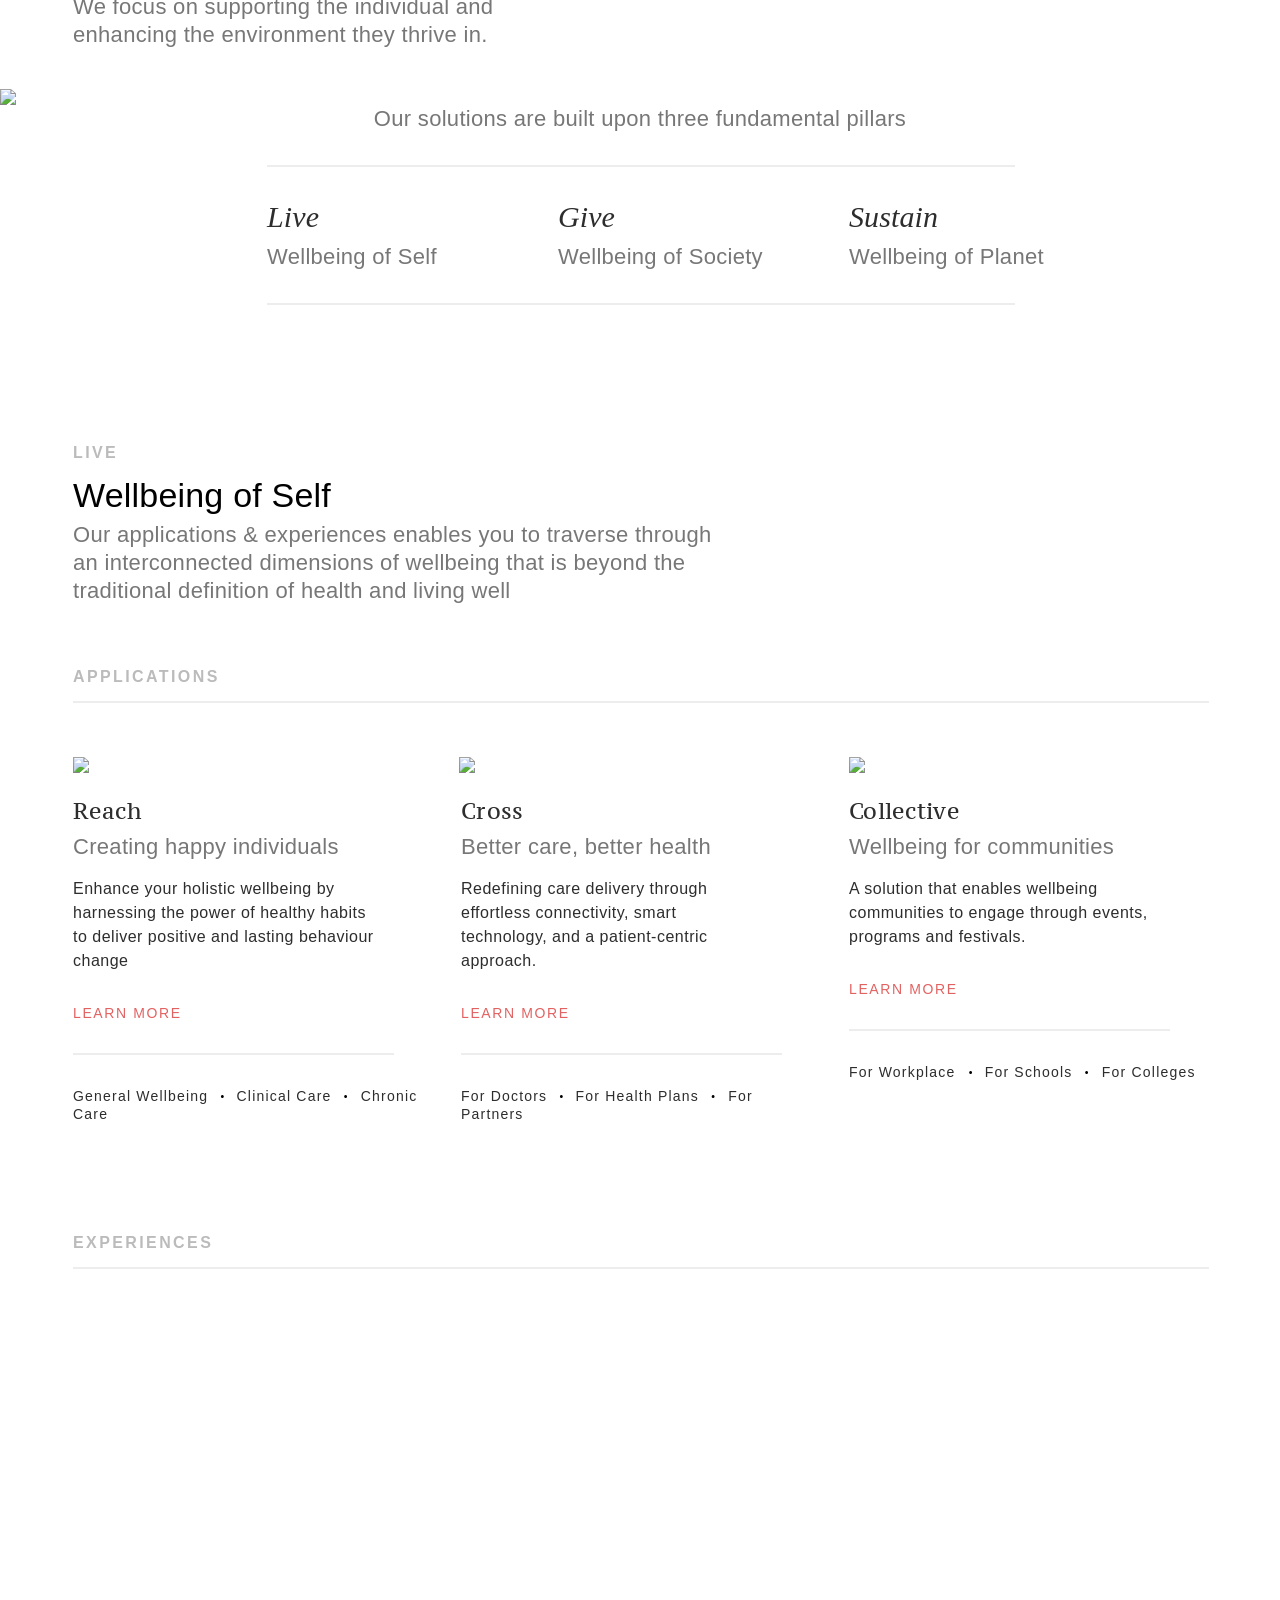
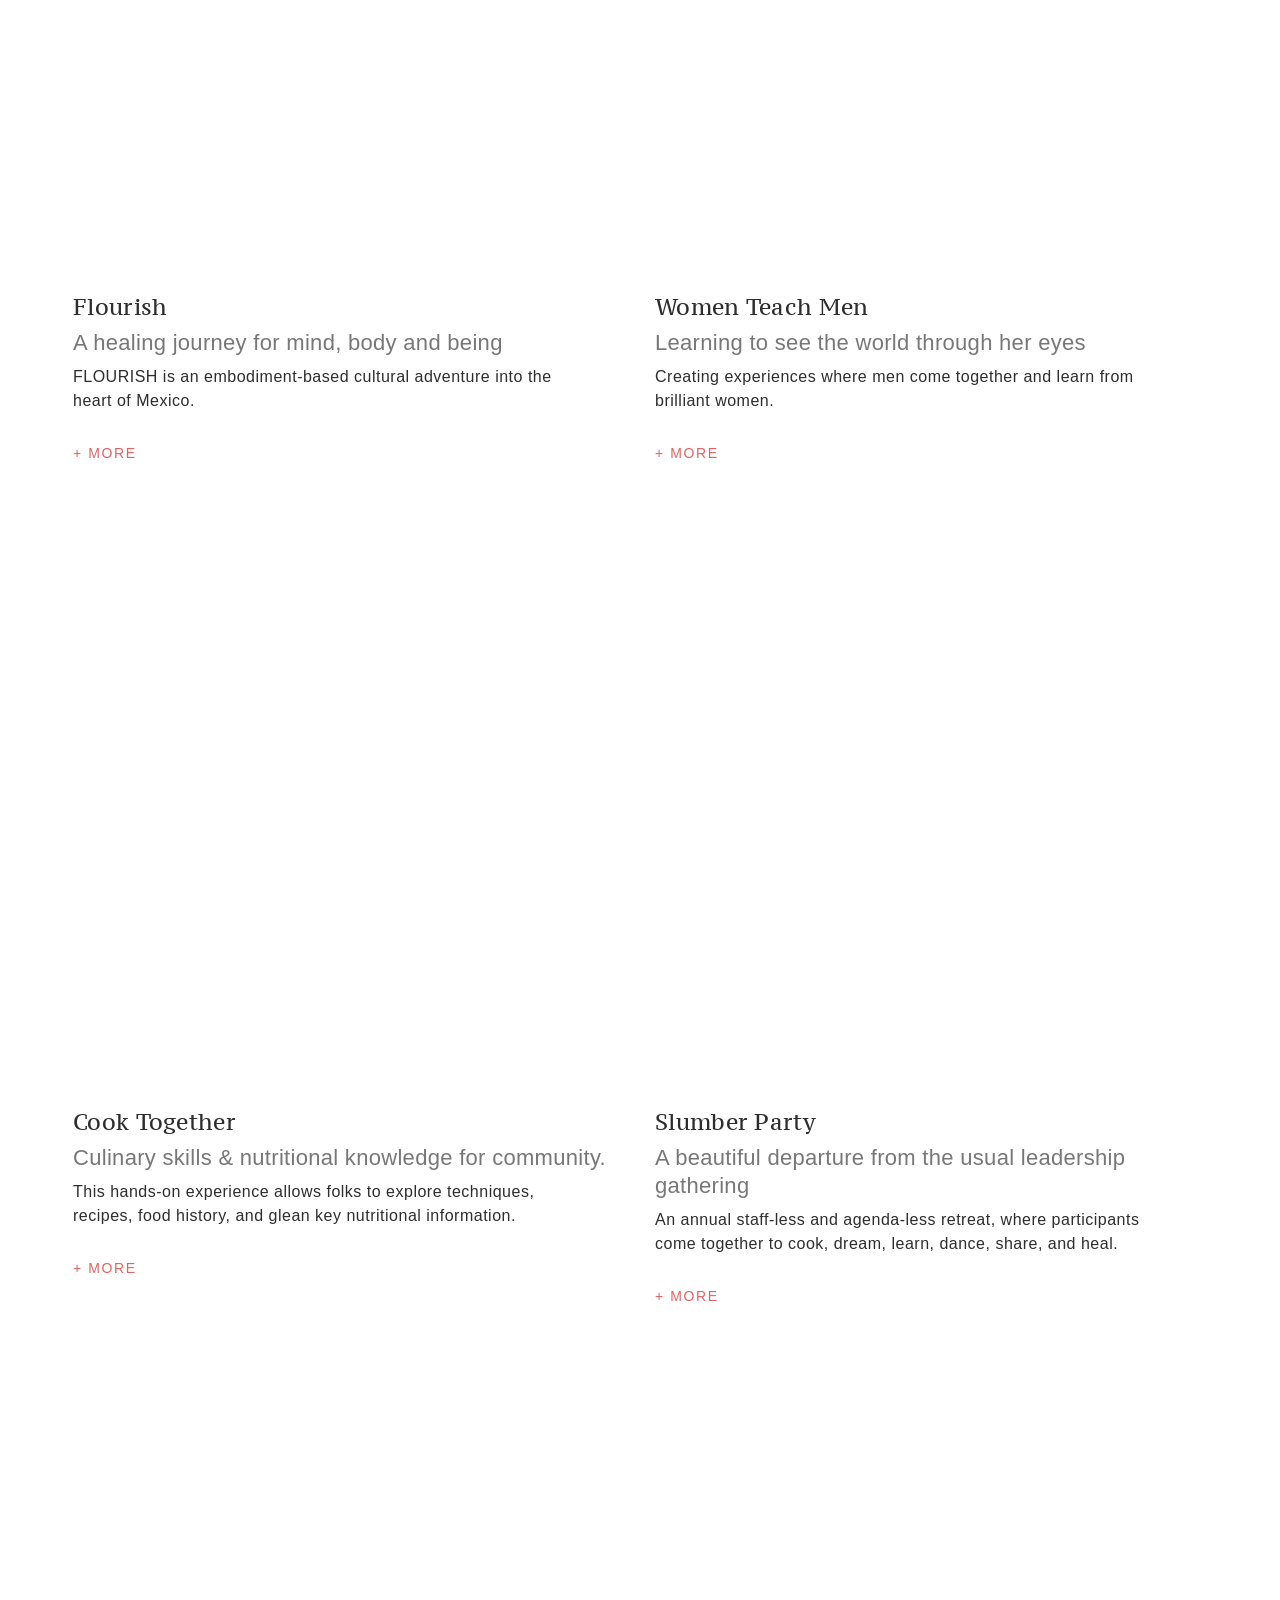
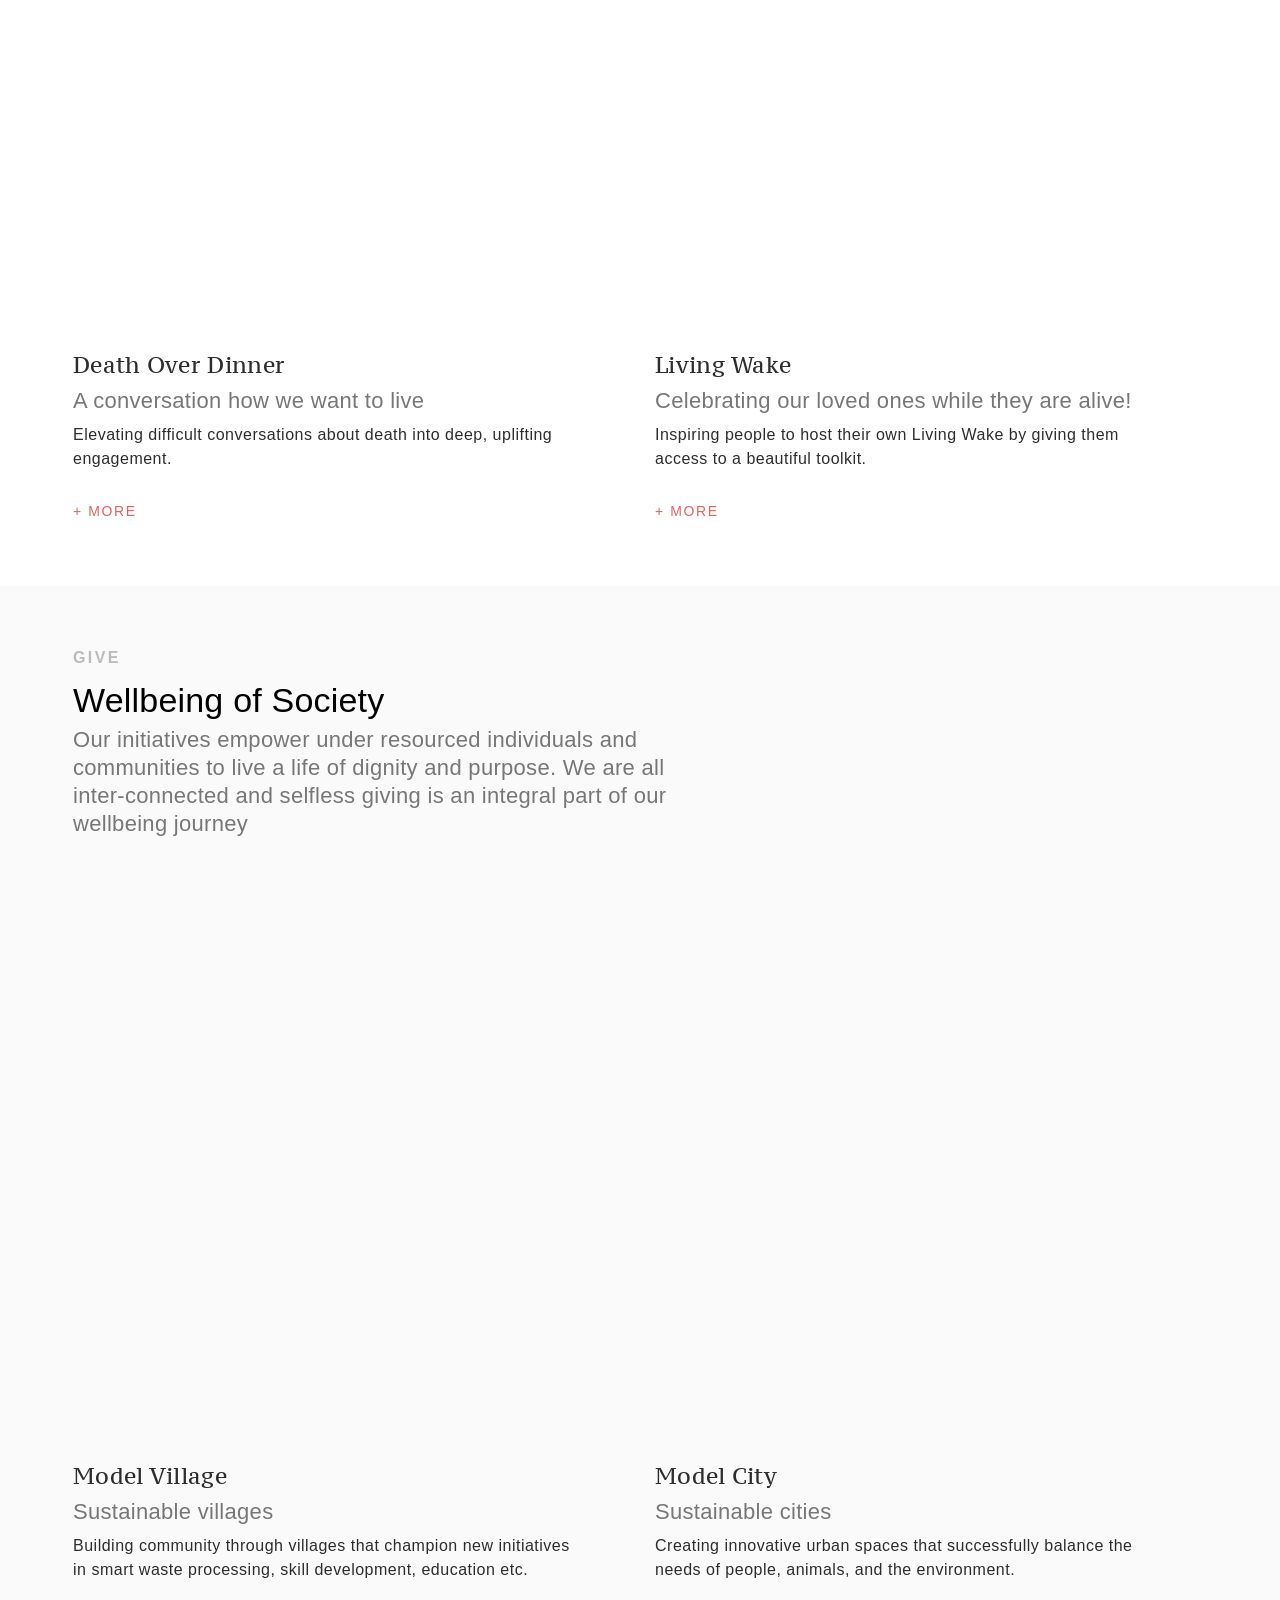
==== commit 77b6f6a1: "article-page-the-unshakable" ====
--- a/index.html
+++ b/index.html
@@ -87,8 +87,8 @@
                     <a class="close-icon"> </a>
                     <div class="small-screen-menu-container">
                         <div class="small-menu-option">
-                            <button class="accordion subsection-header">APPLICATIONS</button>
-                            <a class="expand-icon"></a>
+                            <button class="accordion subsection-header" onclick="void(0);">APPLICATIONS</button>
+                           
                             <hr>
                             <ul class="panel">
                                 <li >
@@ -125,8 +125,8 @@
                         </div>
 
                         <div class="small-menu-option">
-                            <button class="accordion subsection-header">EXPERIENCES</button>
-                            <a class="expand-icon"></a>
+                            <button class="accordion subsection-header" onclick="void(0);">EXPERIENCES</button>
+                            
                             <hr>
                             <ul class="panel">
                                 <li >
@@ -163,8 +163,8 @@
                         </div>
 
                         <div class="small-menu-option">
-                            <button class="accordion subsection-header">FOUNDATION</button>
-                            <a class="expand-icon"></a>
+                            <button class="accordion subsection-header" onclick="void(0);">FOUNDATION</button>
+                            
                             <hr>
                             <ul class="panel">
                                 <li >
@@ -192,8 +192,8 @@
                         </div>
 
                         <div class="small-menu-option">
-                            <button class="accordion subsection-header">INITIATIVES</button>
-                            <a class="expand-icon"></a>
+                            <button class="accordion subsection-header" onclick="void(0);">INITIATIVES</button>
+                            
                             <hr>
                             <ul class="panel">
                                 <li >
@@ -210,8 +210,7 @@
                         </div>
 
                         <div class="small-menu-option">
-                            <button class="accordion subsection-header">ABOUT US</button>
-                            <a class="expand-icon"></a>
+                            <button class="accordion subsection-header" onclick="void(0);">ABOUT US</button>
                             <hr>
                             <ul class="panel">
                                 <li >
--- a/style/style.css
+++ b/style/style.css
@@ -87,6 +87,7 @@
     width: 90%;
   }
 }
+
 .h3-cover {
   font-family: canada-type-gibson,sans-serif;
   font-weight: 400;
@@ -677,8 +678,22 @@
 }
 
 a.animated-button.thar-three:hover {
-  color: #2d2d2d !important;
+  color: #2d2d2d ;
   background-color: transparent;
+}
+
+@media(max-width:1024px){
+  a.animated-button.thar-three:hover {
+    color: white ;
+    background-color: transparent;
+  }
+}
+
+@media(max-height:600px){
+  a.animated-button.thar-three:hover {
+    color: white ;
+    background-color: transparent;
+  }
 }
 
 a.animated-button.thar-three:hover:before {
@@ -2483,11 +2498,12 @@
 
 .dropdown {
   display: inline-block;
-  height: 40px;
   overflow: visible;
   position: relative;
   -webkit-box-sizing: border-box;
   box-sizing: border-box;
+  top: -3px;
+  height: 40px;
 }
 
 .dropbtn {
@@ -2886,7 +2902,7 @@
 
 .accordion{
   cursor: pointer;
-  width: 90%;
+  width: 100%;
   border: none;
   text-align: left;
   outline: none;
@@ -2898,22 +2914,19 @@
   margin-top:32px; 
 }
 
-.expand-icon{
+.accordion:after{
+  content: url(https://res.cloudinary.com/dvq2wjj33/image/upload/v1548660850/expand-icon.svg);
   float: right;
-  margin-top:32px; 
-  padding-top: 10px;
-  display: inline-block;
   -webkit-transition:0.5s;
   -o-transition:0.5s;
   transition:0.5s;
-  content: url('https://res.cloudinary.com/dvq2wjj33/image/upload/v1548660850/expand-icon.svg')
-}
-
-.active-icon{
+}
+
+.special:after{
   -webkit-transform: rotate(180deg);
       -ms-transform: rotate(180deg);
           transform: rotate(180deg);
-  padding-bottom: 8px;
+  
   -webkit-transition:0.5s;
   -o-transition:0.5s;
   transition:0.5s;
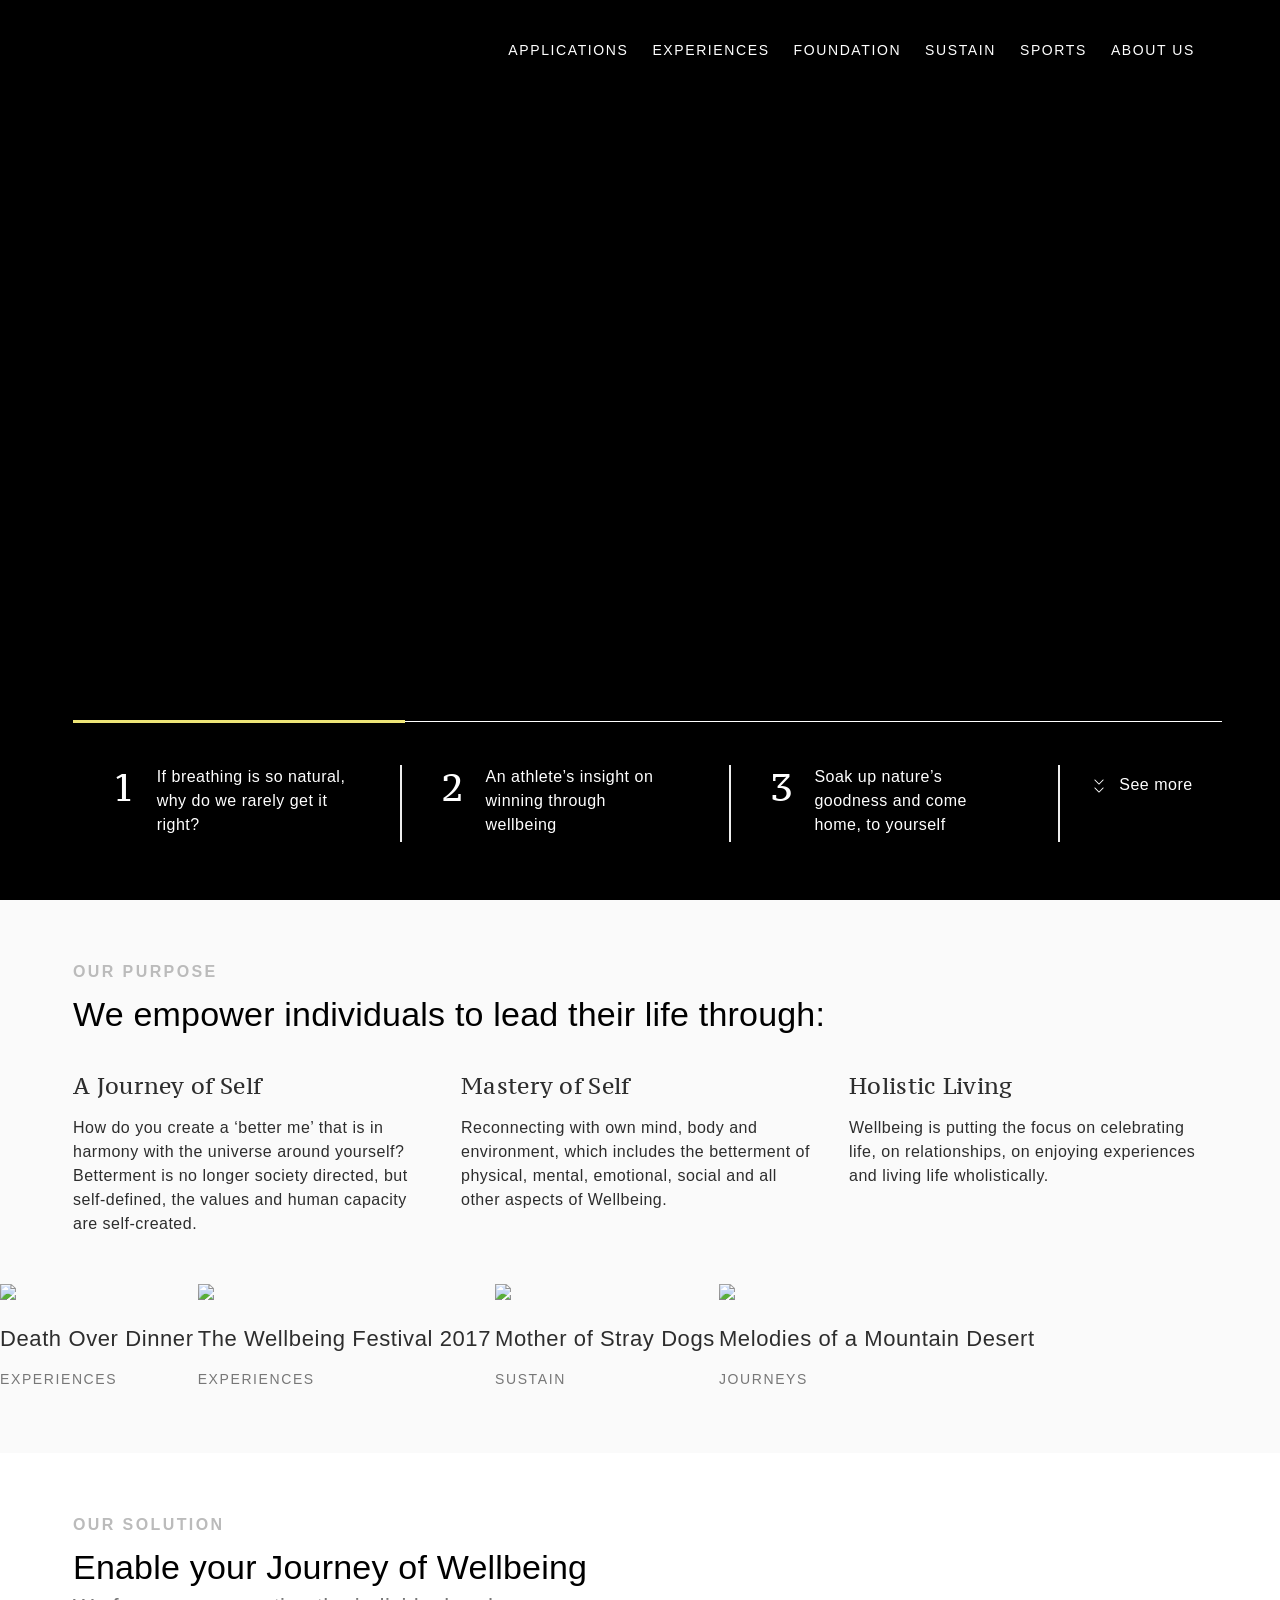
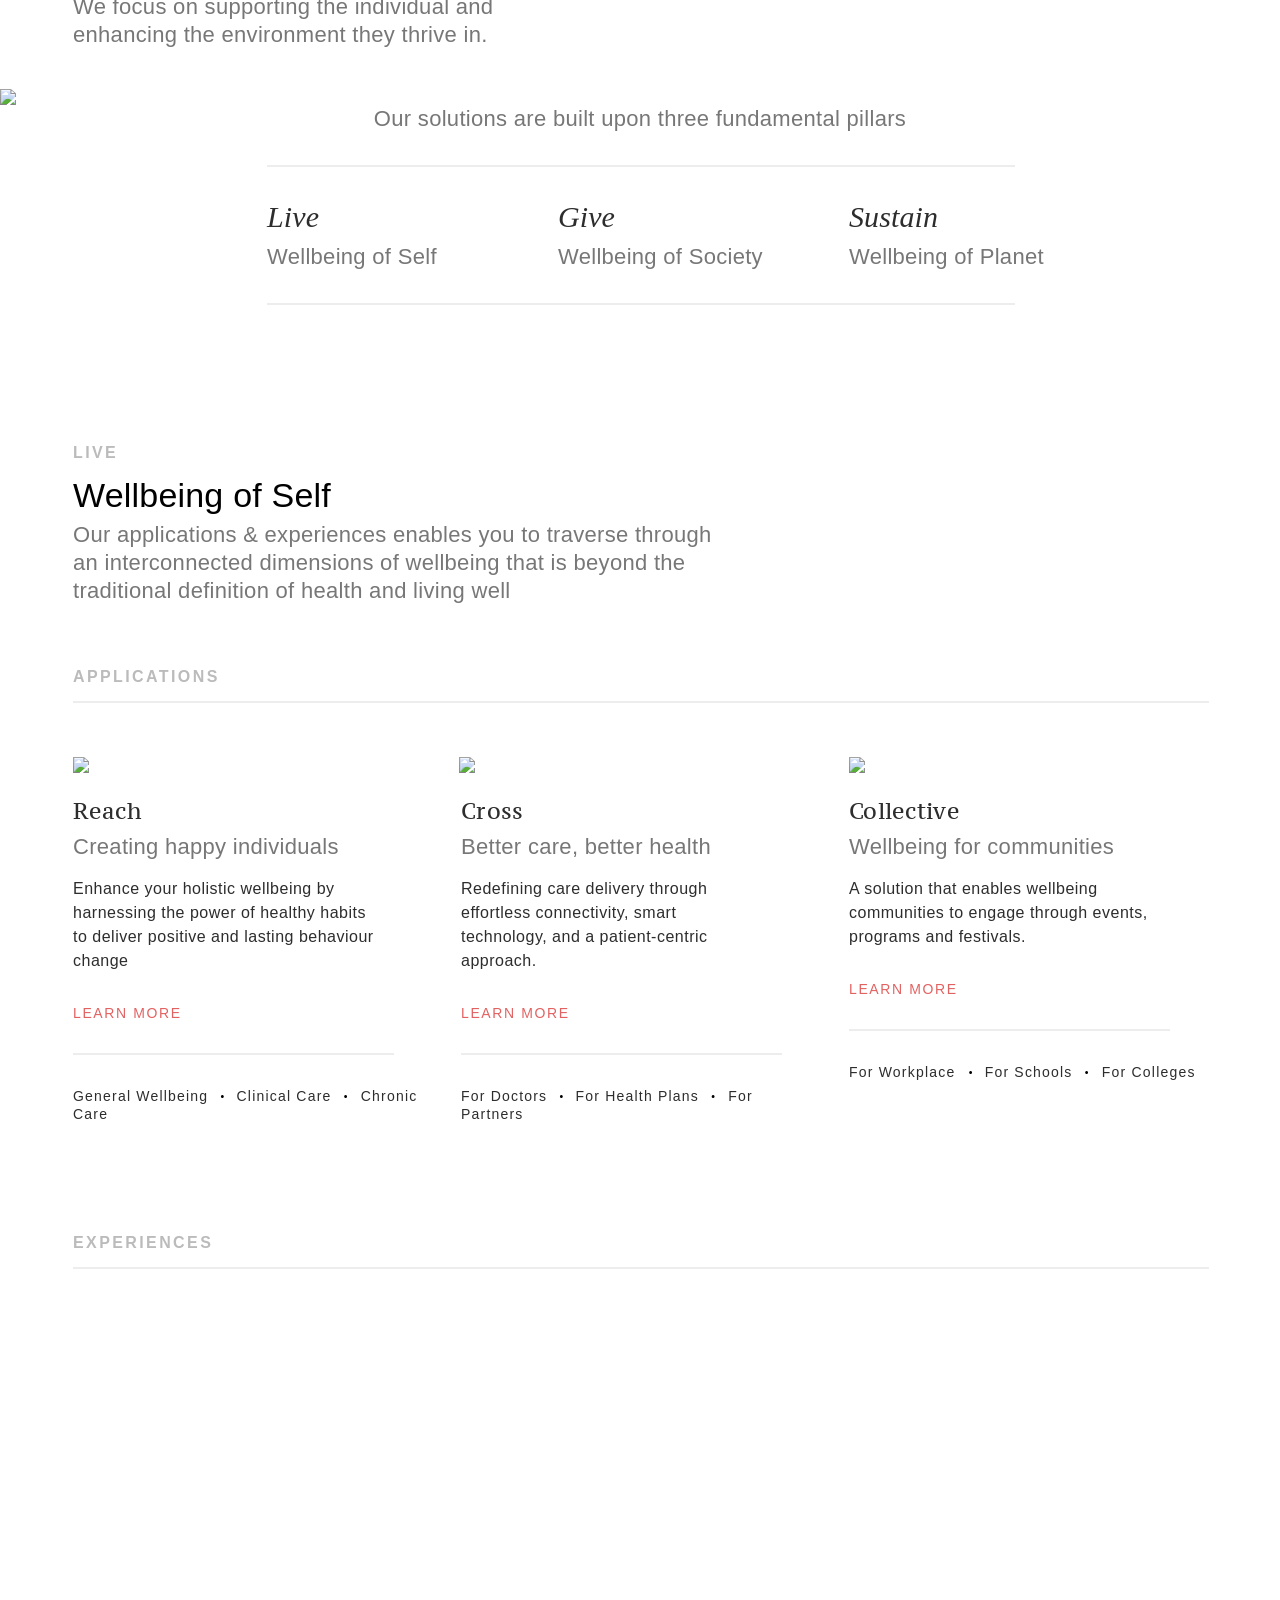
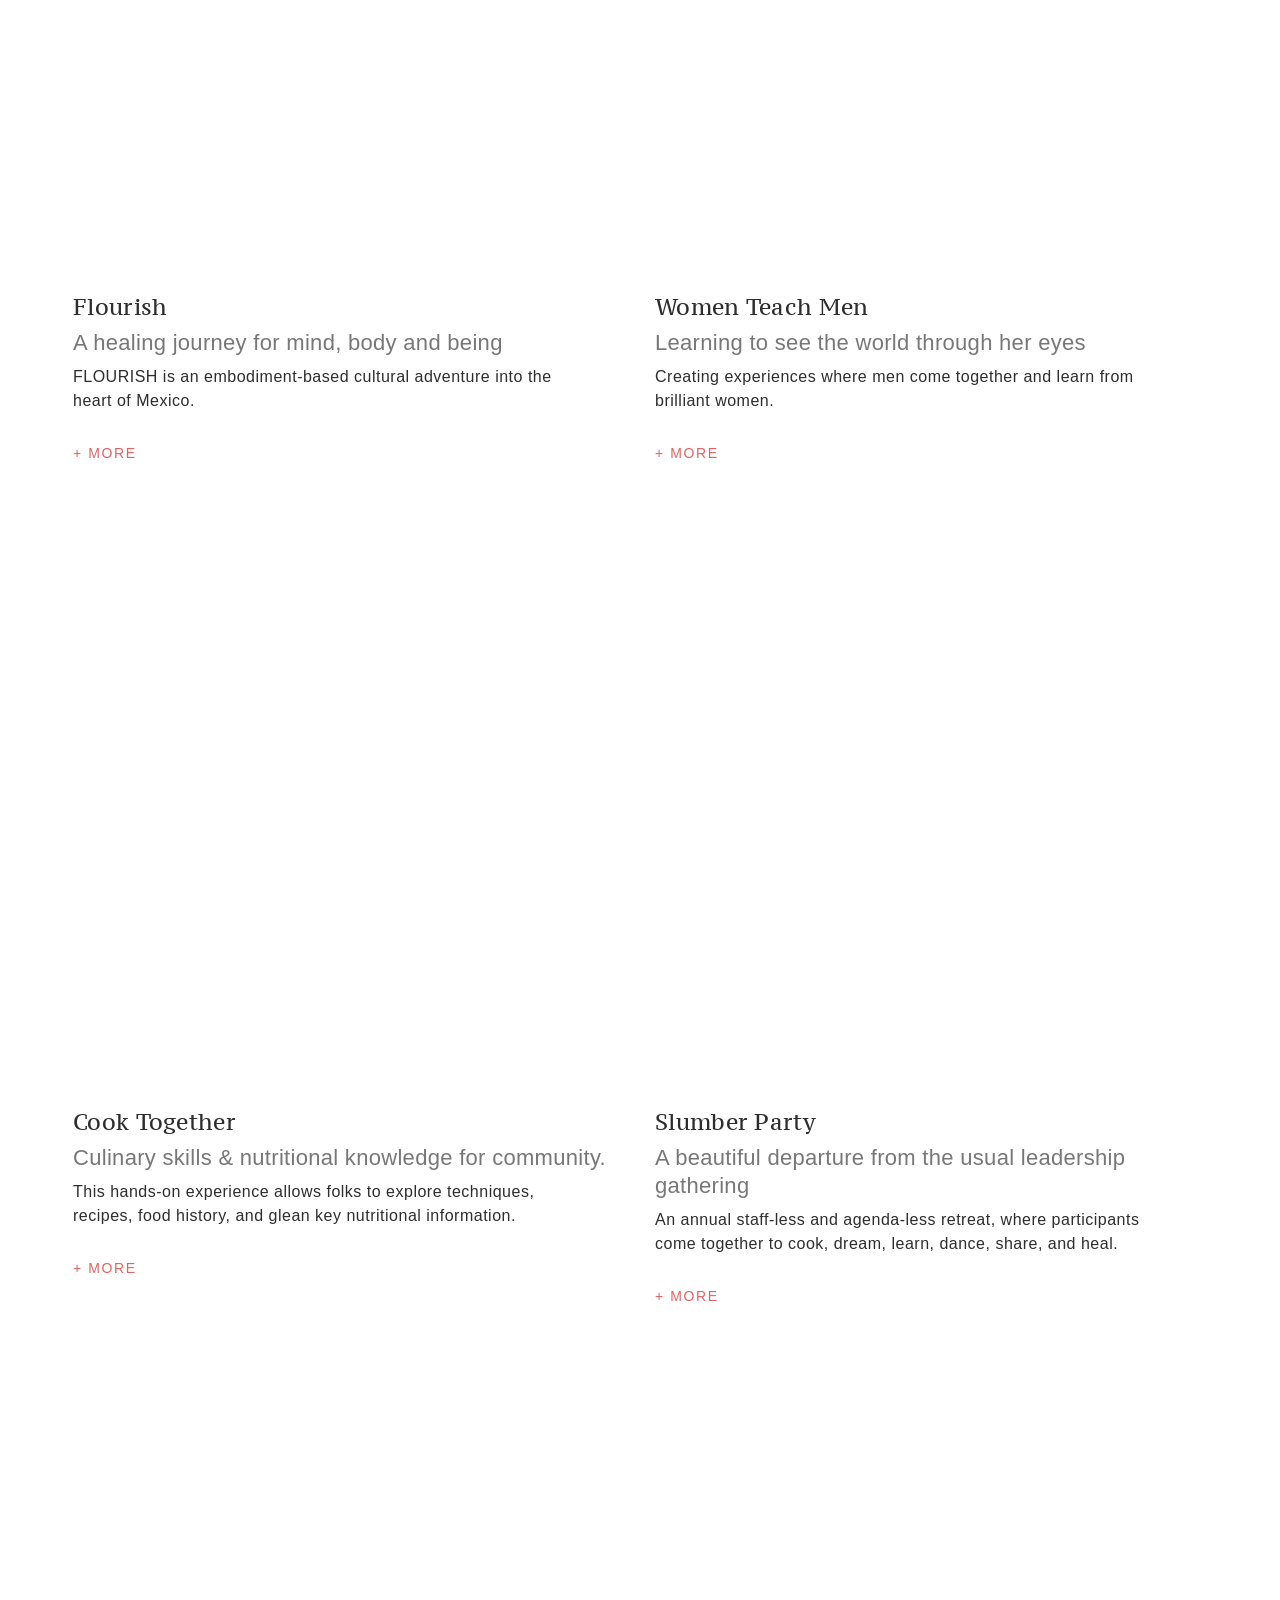
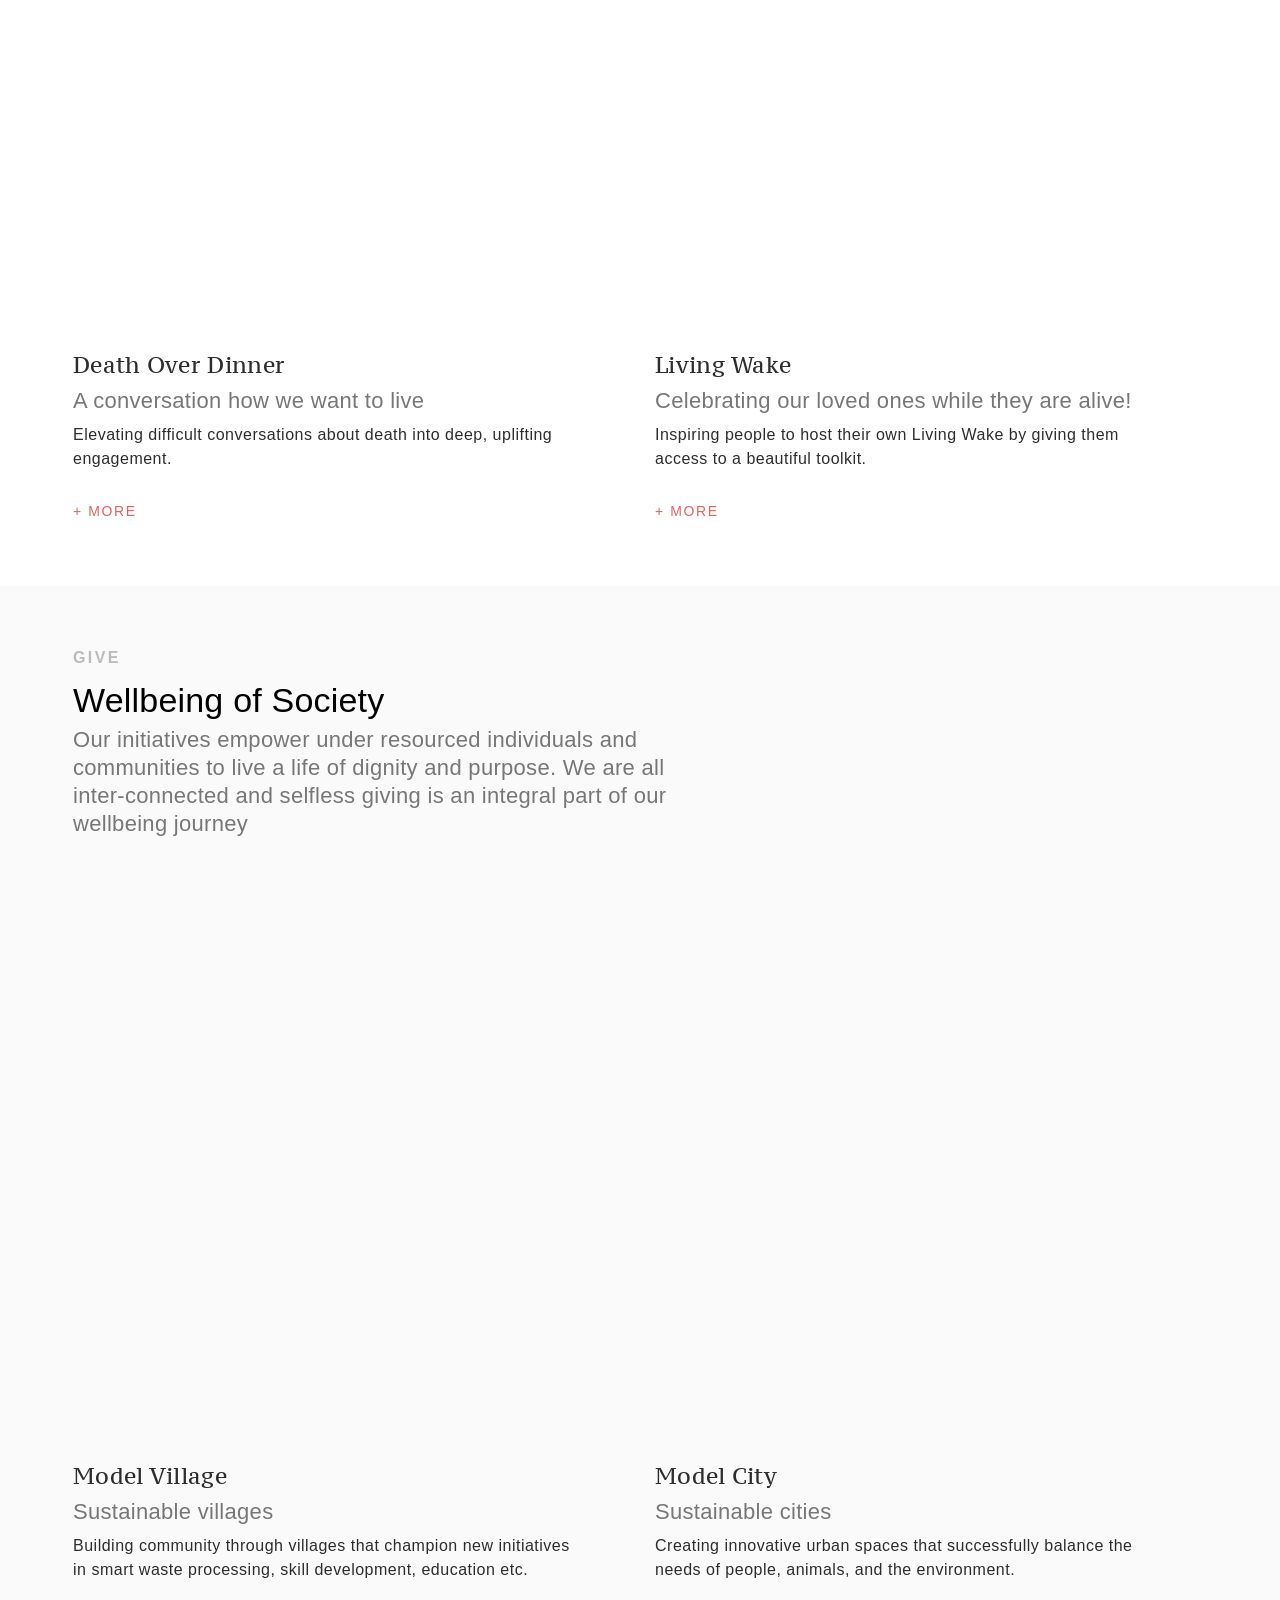
==== commit 5a50f153: "lol" ====
--- a/index.html
+++ b/index.html
@@ -6,7 +6,10 @@
         <link rel="shortcut icon" href="https://round.glass/wp-content/uploads/2018/11/rg_fav-100x100-1.png" />
         <meta name="viewport" content="width=device-width, initial-scale=1">   
         <link rel="stylesheet" href="style/bootstrap-grid.css" type="text/css" media="all">      
-        <script src="https://code.jquery.com/jquery-3.3.1.min.js" integrity="sha256-FgpCb/KJQlLNfOu91ta32o/NMZxltwRo8QtmkMRdAu8=" crossorigin="anonymous"></script>
+        <script
+  src="https://code.jquery.com/jquery-3.3.1.min.js"
+  integrity="sha256-FgpCb/KJQlLNfOu91ta32o/NMZxltwRo8QtmkMRdAu8="
+  crossorigin="anonymous"></script>
         <link rel="stylesheet" href="style/style.css" type="text/css" media="all">
         <link href="https://fonts.googleapis.com/css?family=PT+Serif+Caption:400,400i" rel="stylesheet">
         <link rel="stylesheet" href="https://use.typekit.net/wwx5amr.css">
--- a/style/style.css
+++ b/style/style.css
@@ -92,7 +92,7 @@
   font-family: canada-type-gibson,sans-serif;
   font-weight: 400;
   font-style: normal;
-  color: white !important;
+  color: white;
   margin-top: 16px;
   margin-bottom: 0;
 }
@@ -614,6 +614,10 @@
   overflow: hidden;
 }
 
+.article-h3 > h3{
+  color: white !important;
+}
+
 .article-rg h1 {
   margin-top: 0px;
 }
@@ -630,6 +634,10 @@
   top: 55%;
   display: none;
   z-index: 1;
+}
+
+.article-heading-descrptiom > h3{
+  color: white !important;
 }
 
 @media (max-height: 1199px) {
@@ -2323,7 +2331,7 @@
   transition: 0.5s ease;
 }
 
-.social-icons img:hover {
+.social-icons a:hover {
   opacity: 0.6;
 }
 
